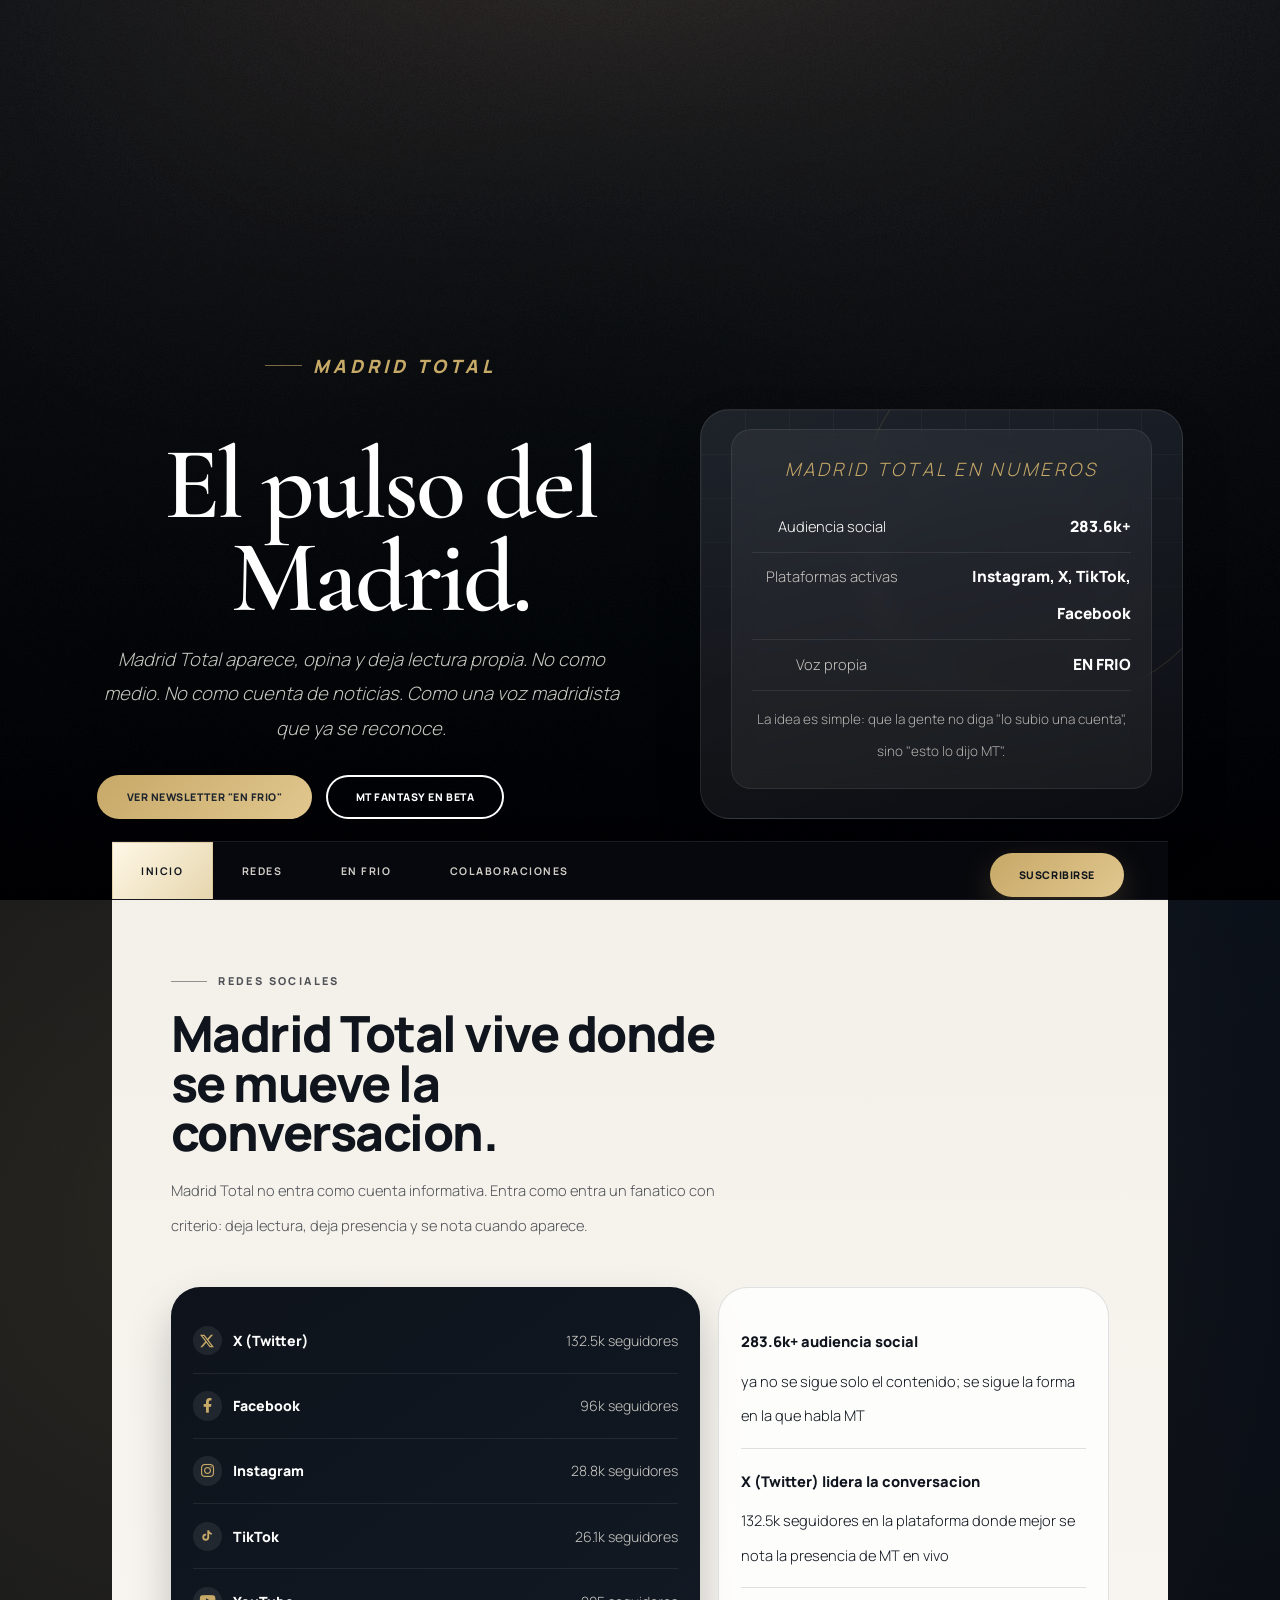
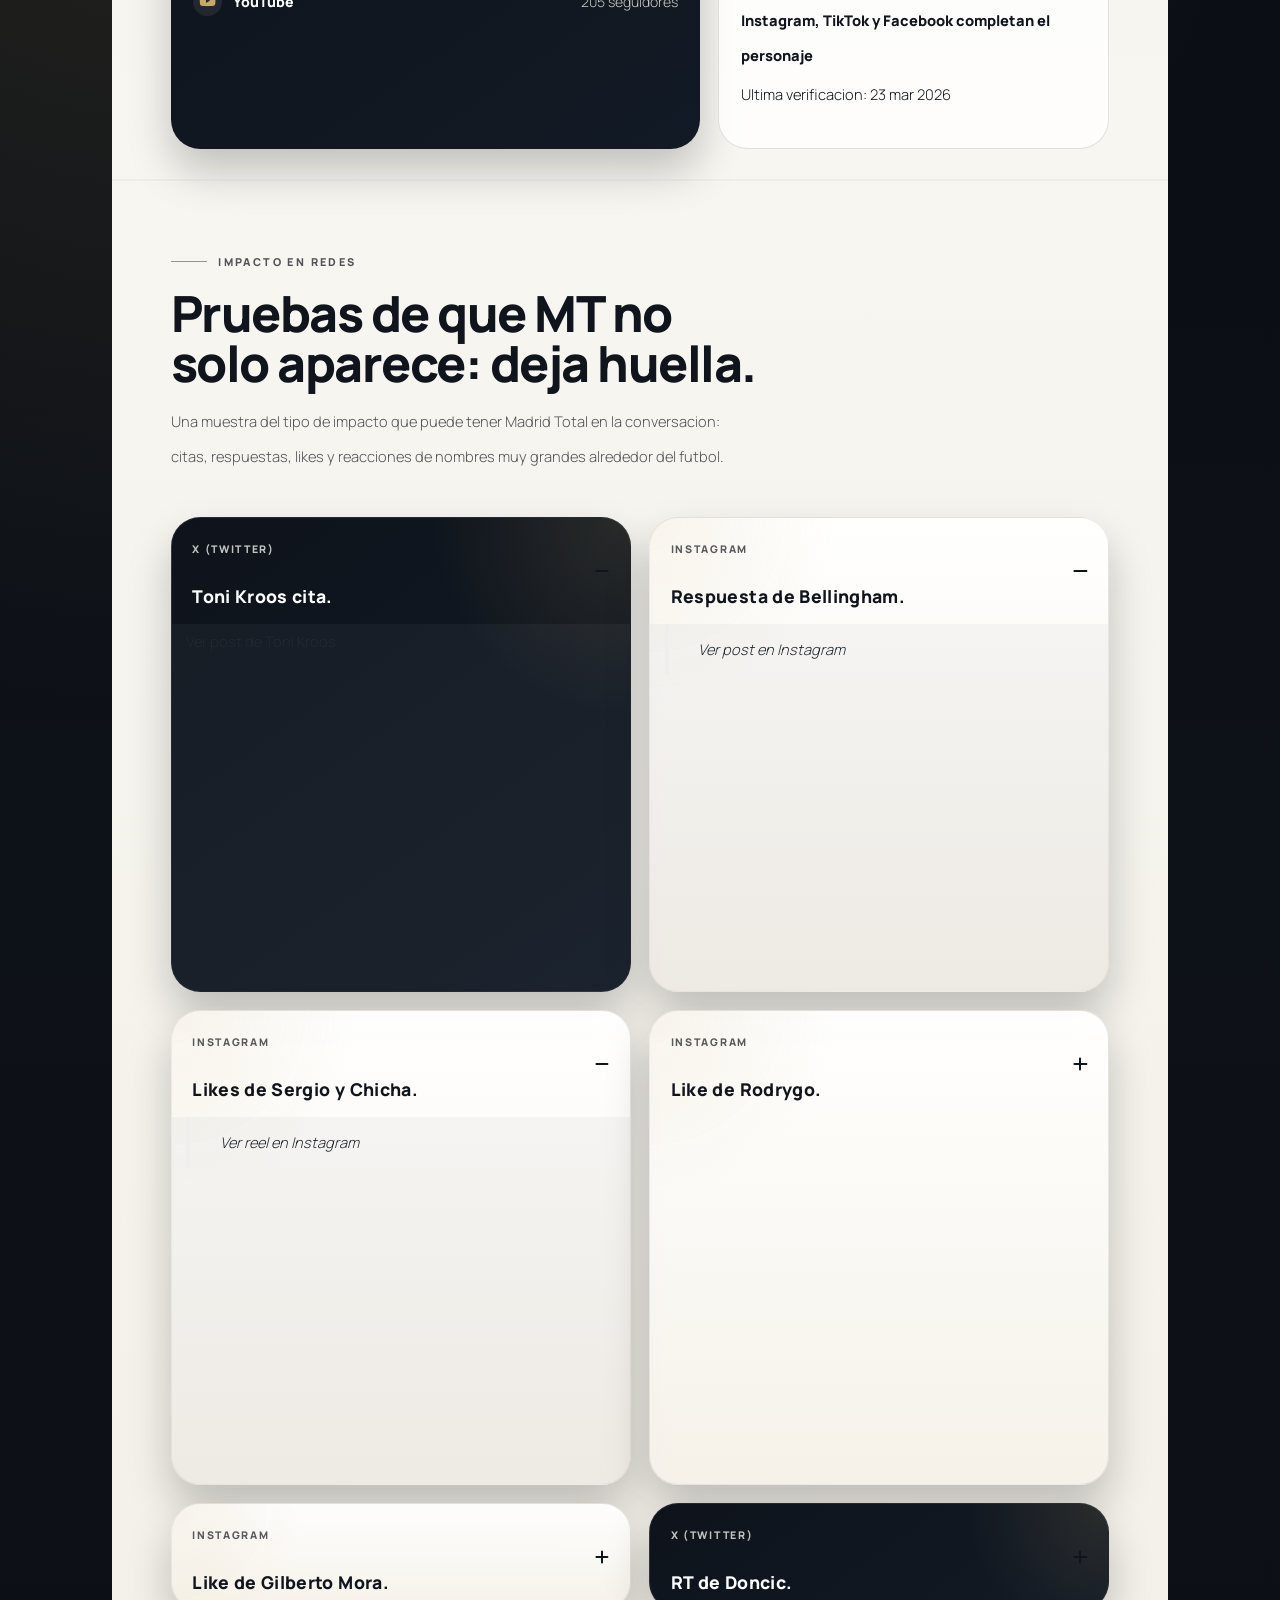
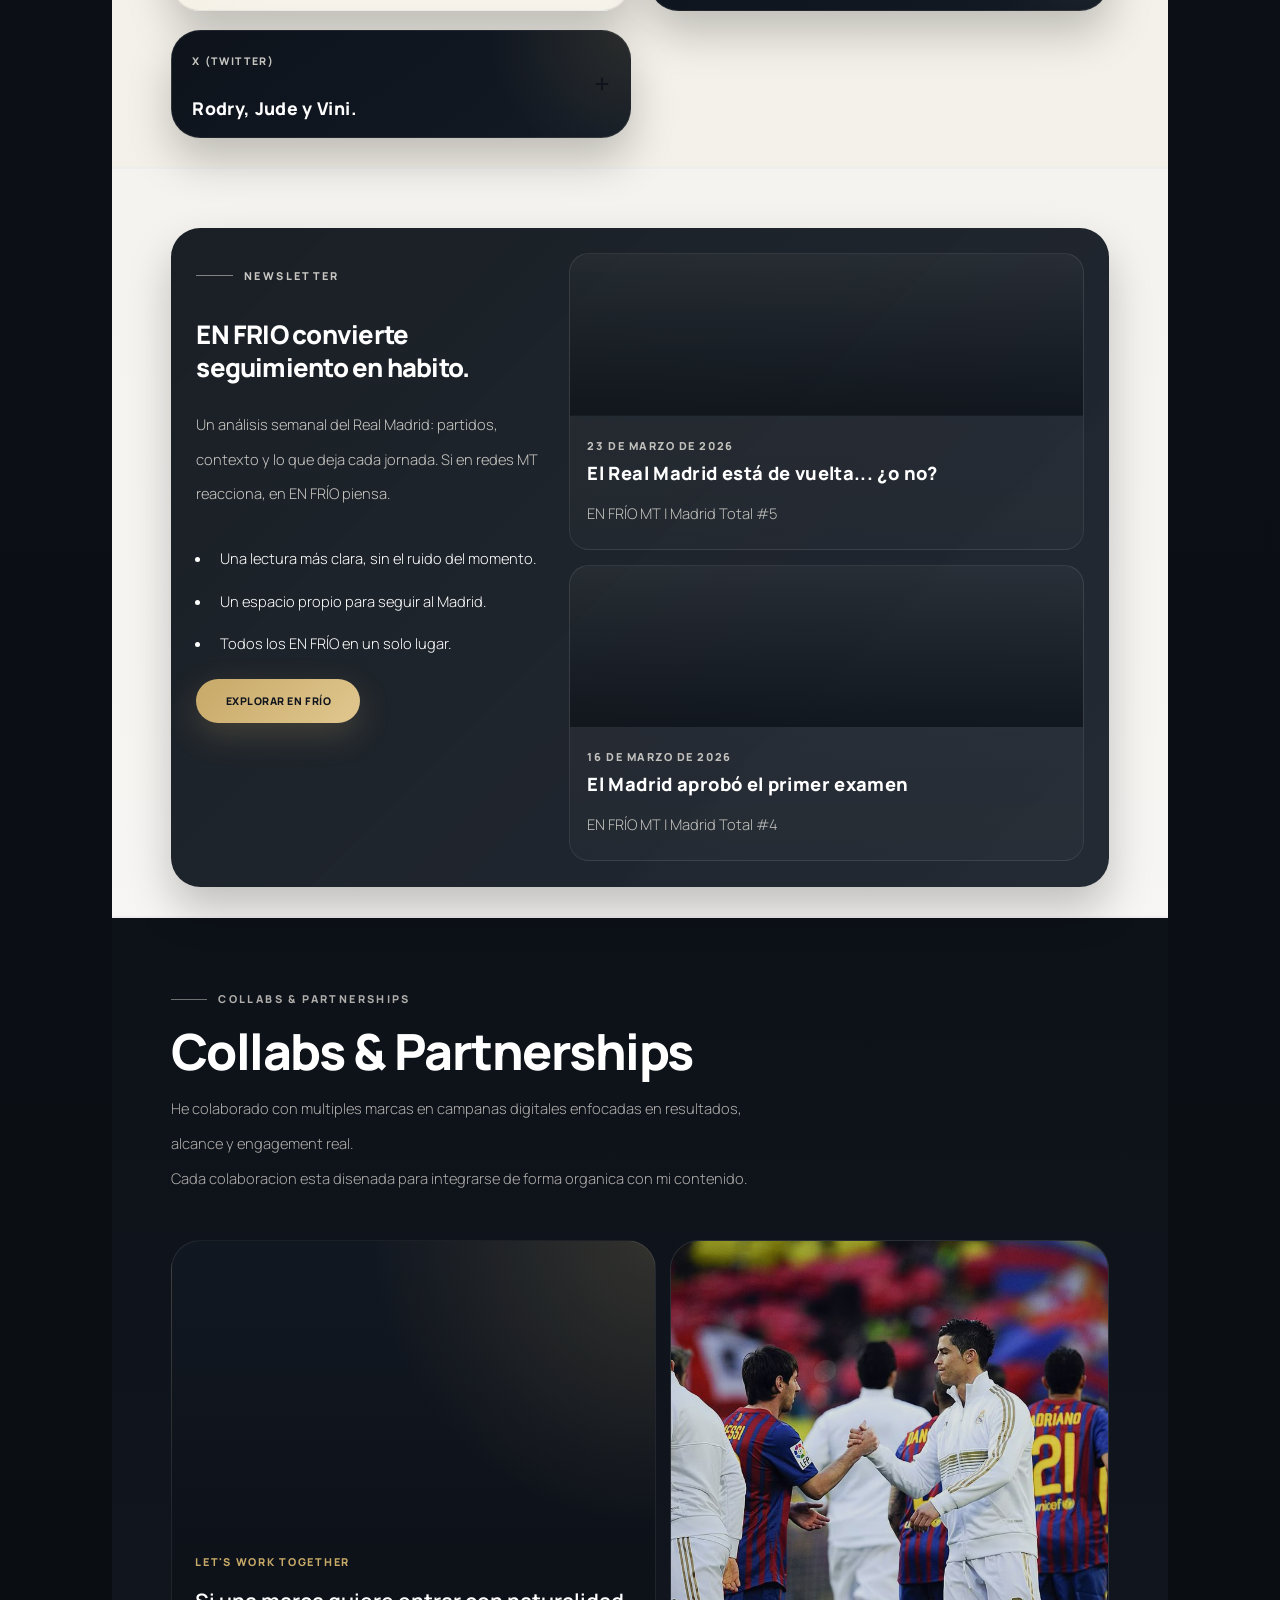
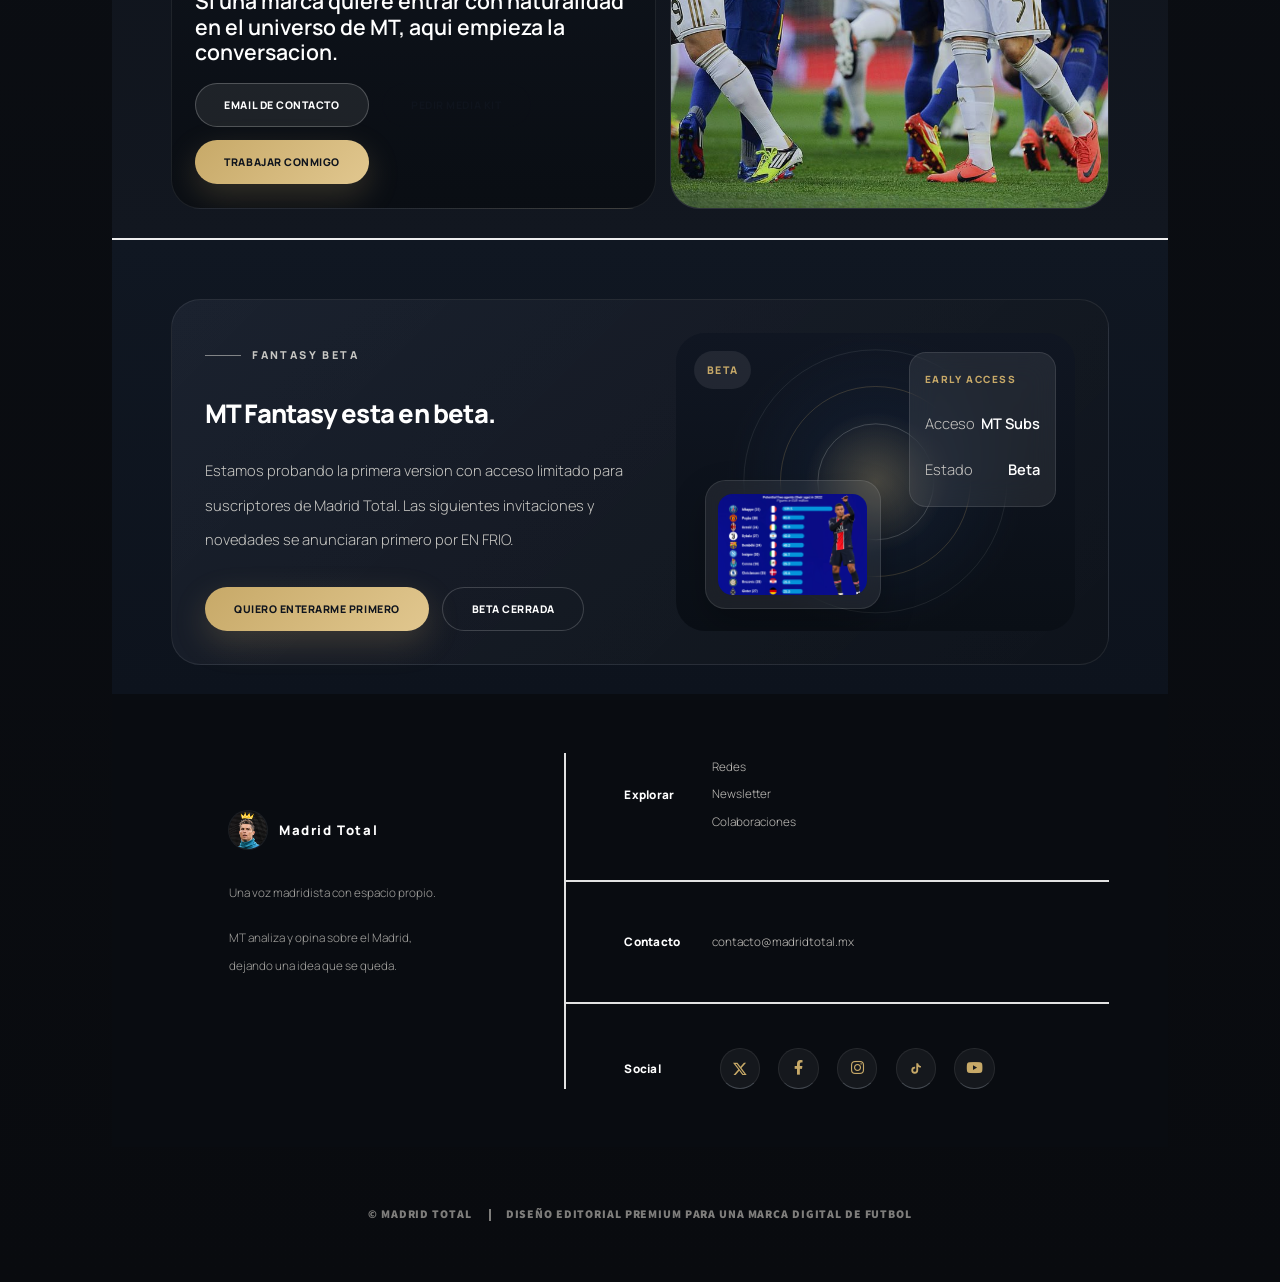
==== index.html @ bc68bb0d "Refine partnerships layout and CTA visibility" ====
<!DOCTYPE HTML>
<html lang="es">
<head>
	<title>Madrid Total | La casa digital del madridismo actual</title>
	<meta charset="utf-8" />
	<meta name="viewport" content="width=device-width, initial-scale=1, user-scalable=no" />
	<meta name="description" content="Madrid Total es una voz madridista con presencia propia: reaccion, lectura y una manera reconocible de hablar del Real Madrid." />
	<link rel="icon" type="image/jpeg" href="images/madridtotal-logo.png.jpeg" />
	<link rel="stylesheet" href="assets/css/main.css" />
	<link rel="stylesheet" href="assets/css/custom.css" />
	<noscript>
		<link rel="stylesheet" href="assets/css/noscript.css" />
	</noscript>
</head>
<body class="is-preload">

	<div id="wrapper" class="fade-in">

		<section id="intro" class="madrid-intro">
			<div class="hero-shell">
				<div class="hero-copy">
					<p class="eyebrow">Madrid Total</p>
					<h1>El pulso del Madrid.</h1>
					<p class="intro-copy">
						Madrid Total aparece, opina y deja lectura propia.
						No como medio. No como cuenta de noticias. Como una voz madridista que ya se reconoce.
					</p>
					<div class="hero-actions">
						<a href="newsletter.html" class="button primary">VER NEWSLETTER "EN FRIO"</a>
						<a href="#fantasy" class="button ghost scrolly">MT FANTASY EN BETA</a>
					</div>
				</div>
				<div class="hero-composition" aria-hidden="true">
					<div class="hero-scorecard">
						<p class="scorecard-label">Madrid Total en numeros</p>
						<div class="scorecard-line">
							<span>Audiencia social</span>
							<strong>283.6k+</strong>
						</div>
						<div class="scorecard-line muted">
							<span>Plataformas activas</span>
							<strong>Instagram, X, TikTok, Facebook</strong>
						</div>
						<div class="scorecard-line muted">
							<span>Voz propia</span>
							<strong>EN FRIO</strong>
						</div>
						<div class="scorecard-foot">
							<span>La idea es simple: que la gente no diga "lo subio una cuenta", sino "esto lo dijo MT".</span>
						</div>
					</div>
					<div class="hero-orbit orbit-one"></div>
					<div class="hero-orbit orbit-two"></div>
					<div class="hero-grid-lines"></div>
				</div>
			</div>
		</section>

		<header id="header">
			<a href="index.html" class="logo" aria-label="Madrid Total, ir al inicio">
				<span class="logo-mark logo-mark-image">
					<img src="images/madridtotal-logo.png.jpeg" alt="Logo de Madrid Total" />
				</span>
				<span class="logo-text">Madrid Total</span>
			</a>
		</header>

		<nav id="nav" aria-label="Navegacion principal">
			<ul class="links">
				<li class="active"><a href="#intro">Inicio</a></li>
				<li><a href="#redes">Redes</a></li>
				<li><a href="newsletter.html">EN FRIO</a></li>
				<li><a href="#partners">Colaboraciones</a></li>
			</ul>
			<ul class="icons nav-cta">
				<li><a href="#newsletter" class="button nav-button scrolly">Suscribirse</a></li>
			</ul>
		</nav>

		<main id="main">
			<section id="redes" class="madrid-section social-section" aria-labelledby="social-title">
				<div class="section-heading left">
					<p class="eyebrow">Redes sociales</p>
					<h2 id="social-title">Madrid Total vive donde se mueve la conversacion.</h2>
					<p>
						Madrid Total no entra como cuenta informativa.
						Entra como entra un fanatico con criterio: deja lectura, deja presencia y se nota cuando aparece.
					</p>
				</div>
				<div class="social-layout">
					<div class="social-panel social-panel-dark">
						<a class="platform-row platform-link" href="https://x.com/madrid_total2?s=21" target="_blank" rel="noopener noreferrer">
							<span class="platform-label">
								<span class="social-icon-mark social-icon-svg" aria-hidden="true">
									<svg viewBox="0 0 24 24" focusable="false">
										<path d="M18.901 1.153h3.68l-8.04 9.19L24 22.847h-7.406l-5.8-7.584-6.64 7.584H.474l8.6-9.83L0 1.154h7.594l5.243 6.932zM17.61 20.645h2.04L6.486 3.24H4.298z"></path>
									</svg>
								</span>
								<span>X (Twitter)</span>
							</span>
							<span data-social-followers="x">132.5k seguidores</span>
						</a>
						<a class="platform-row platform-link" href="https://www.facebook.com/share/1ZugyrfZaS/?mibextid=wwXIfr" target="_blank" rel="noopener noreferrer">
							<span class="platform-label">
								<i class="icon brands fa-facebook-f social-icon-mark" aria-hidden="true"></i>
								<span>Facebook</span>
							</span>
							<span data-social-followers="facebook">96k seguidores</span>
						</a>
						<a class="platform-row platform-link" href="https://www.instagram.com/madridtotal__?igsh=cGt5YXd0c240aXM0&utm_source=qr" target="_blank" rel="noopener noreferrer">
							<span class="platform-label">
								<i class="icon brands fa-instagram social-icon-mark" aria-hidden="true"></i>
								<span>Instagram</span>
							</span>
							<span data-social-followers="instagram">28.8k seguidores</span>
						</a>
						<a class="platform-row platform-link" href="https://www.tiktok.com/@madrid_total2?_r=1&_t=ZS-94hI3UkbtAK" target="_blank" rel="noopener noreferrer">
							<span class="platform-label">
								<span class="social-icon-mark social-icon-svg" aria-hidden="true">
									<svg viewBox="0 0 24 24" focusable="false">
										<path d="M19.589 6.686a4.793 4.793 0 0 1-3.77-4.115V2h-3.193v12.138a2.727 2.727 0 1 1-2.727-2.728c.225 0 .443.027.654.077V8.238a5.92 5.92 0 0 0-.654-.036A5.922 5.922 0 1 0 15.82 14.12V8.005a7.968 7.968 0 0 0 4.77 1.582V6.686z"></path>
									</svg>
								</span>
								<span>TikTok</span>
							</span>
							<span data-social-followers="tiktok">26.1k seguidores</span>
						</a>
						<a class="platform-row platform-link" href="https://youtube.com/@madridtotal_?si=naPXZ1wUeU4FVzVs" target="_blank" rel="noopener noreferrer">
							<span class="platform-label">
								<i class="icon brands fa-youtube social-icon-mark" aria-hidden="true"></i>
								<span>YouTube</span>
							</span>
							<span data-social-followers="youtube">205 seguidores</span>
						</a>
					</div>
					<div class="social-panel social-panel-light">
						<div class="social-metric">
							<strong data-social-total>283.6k+ audiencia social</strong>
							<span>ya no se sigue solo el contenido; se sigue la forma en la que habla MT</span>
						</div>
						<div class="social-metric">
							<strong>X (Twitter) lidera la conversacion</strong>
							<span><span data-social-followers="x-detail">132.5k seguidores</span> en la plataforma donde mejor se nota la presencia de MT en vivo</span>
						</div>
						<div class="social-metric">
							<strong>Instagram, TikTok y Facebook completan el personaje</strong>
							<span data-social-updated>cada formato enseña una parte distinta de la misma voz</span>
						</div>
					</div>
				</div>
			</section>

			<section class="madrid-section social-proof-section" aria-labelledby="social-proof-title">
				<div class="section-heading left">
					<p class="eyebrow">Impacto en redes</p>
					<h2 id="social-proof-title">Pruebas de que MT no solo aparece: deja huella.</h2>
					<p>
						Una muestra del tipo de impacto que puede tener Madrid Total en la conversacion:
						citas, respuestas, likes y reacciones de nombres muy grandes alrededor del futbol.
					</p>
				</div>
				<div class="social-proof-grid">
					<details class="social-proof-card social-proof-card-dark social-proof-embed-card" open>
						<summary class="social-proof-summary">
							<div class="social-proof-card-header">
								<p class="social-proof-kicker">X (Twitter)</p>
								<h3>Toni Kroos cita.</h3>
							</div>
							<span class="social-proof-summary-icon" aria-hidden="true"></span>
						</summary>
						<div class="social-proof-embed-shell">
							<div class="social-proof-tweet" data-tweet-id="1974023091761147986">
								<a href="https://twitter.com/tonikroos/status/1974023091761147986" target="_blank" rel="noopener noreferrer">Ver post de Toni Kroos</a>
							</div>
						</div>
					</details>
					<details class="social-proof-card social-proof-card-light social-proof-embed-card">
						<summary class="social-proof-summary">
							<div class="social-proof-card-header">
								<p class="social-proof-kicker">Instagram</p>
								<h3>Respuesta de Bellingham.</h3>
							</div>
							<span class="social-proof-summary-icon" aria-hidden="true"></span>
						</summary>
						<div class="social-proof-embed-shell">
							<blockquote class="instagram-media" data-instgrm-permalink="https://www.instagram.com/p/DKkYigyArHF/" data-instgrm-version="14">
								<a href="https://www.instagram.com/p/DKkYigyArHF/" target="_blank" rel="noopener noreferrer">Ver post en Instagram</a>
							</blockquote>
						</div>
					</details>
					<details class="social-proof-card social-proof-card-light social-proof-embed-card">
						<summary class="social-proof-summary">
							<div class="social-proof-card-header">
								<p class="social-proof-kicker">Instagram</p>
								<h3>Likes de Sergio y Chicha.</h3>
							</div>
							<span class="social-proof-summary-icon" aria-hidden="true"></span>
						</summary>
						<div class="social-proof-embed-shell">
							<blockquote class="instagram-media" data-instgrm-permalink="https://www.instagram.com/reel/DKF0K39PtXp/" data-instgrm-version="14">
								<a href="https://www.instagram.com/reel/DKF0K39PtXp/" target="_blank" rel="noopener noreferrer">Ver reel en Instagram</a>
							</blockquote>
						</div>
					</details>
					<details class="social-proof-card social-proof-card-light social-proof-embed-card">
						<summary class="social-proof-summary">
							<div class="social-proof-card-header">
								<p class="social-proof-kicker">Instagram</p>
								<h3>Like de Rodrygo.</h3>
							</div>
							<span class="social-proof-summary-icon" aria-hidden="true"></span>
						</summary>
						<div class="social-proof-embed-shell">
							<blockquote class="instagram-media" data-instgrm-permalink="https://www.instagram.com/reel/DIJx5_ag01K/" data-instgrm-version="14">
								<a href="https://www.instagram.com/reel/DIJx5_ag01K/" target="_blank" rel="noopener noreferrer">Ver reel en Instagram</a>
							</blockquote>
						</div>
					</details>
					<details class="social-proof-card social-proof-card-light social-proof-embed-card">
						<summary class="social-proof-summary">
							<div class="social-proof-card-header">
								<p class="social-proof-kicker">Instagram</p>
								<h3>Like de Gilberto Mora.</h3>
							</div>
							<span class="social-proof-summary-icon" aria-hidden="true"></span>
						</summary>
						<div class="social-proof-embed-shell">
							<blockquote class="instagram-media" data-instgrm-permalink="https://www.instagram.com/reel/DD3Afj4ABEb/" data-instgrm-version="14">
								<a href="https://www.instagram.com/reel/DD3Afj4ABEb/" target="_blank" rel="noopener noreferrer">Ver reel en Instagram</a>
							</blockquote>
						</div>
					</details>
					<details class="social-proof-card social-proof-card-dark social-proof-embed-card">
						<summary class="social-proof-summary">
							<div class="social-proof-card-header">
								<p class="social-proof-kicker">X (Twitter)</p>
								<h3>RT de Doncic.</h3>
							</div>
							<span class="social-proof-summary-icon" aria-hidden="true"></span>
						</summary>
						<div class="social-proof-embed-shell">
							<div class="social-proof-tweet" data-tweet-id="1885935198908383549">
								<a href="https://x.com/madrid_total2/status/1885935198908383549" target="_blank" rel="noopener noreferrer">Ver post en X</a>
							</div>
						</div>
					</details>
					<details class="social-proof-card social-proof-card-dark social-proof-embed-card">
						<summary class="social-proof-summary">
							<div class="social-proof-card-header">
								<p class="social-proof-kicker">X (Twitter)</p>
								<h3>Rodry, Jude y Vini.</h3>
							</div>
							<span class="social-proof-summary-icon" aria-hidden="true"></span>
						</summary>
						<div class="social-proof-embed-shell">
							<div class="social-proof-tweet" data-tweet-id="1794757800381563138">
								<a href="https://x.com/madrid_total2/status/1794757800381563138" target="_blank" rel="noopener noreferrer">Ver post en X</a>
							</div>
						</div>
					</details>
				</div>
			</section>

			<section id="newsletter" class="madrid-section newsletter-section" aria-labelledby="newsletter-title">
				<div class="newsletter-shell">
					<div class="newsletter-copy">
						<p class="eyebrow">Newsletter</p>
						<h2 id="newsletter-title">EN FRIO convierte seguimiento en habito.</h2>
						<p>
							Un análisis semanal del Real Madrid: partidos, contexto y lo que deja cada jornada.
							Si en redes MT reacciona, en EN FRÍO piensa.
						</p>
						<ul class="newsletter-points">
							<li>Una lectura más clara, sin el ruido del momento.</li>
							<li>Un espacio propio para seguir al Madrid.</li>
							<li>Todos los EN FRÍO en un solo lugar.</li>
						</ul>
						<div class="newsletter-links">
							<a href="newsletter.html" class="button primary">Explorar EN FRÍO</a>
						</div>
					</div>
					<div class="newsletter-home-preview" id="newsletter-home-preview" aria-label="Ultimos articulos de EN FRIO" hidden></div>
				</div>
			</section>

			<section id="partners" class="madrid-section partners-section" aria-labelledby="partners-title">
				<div class="section-heading left">
					<p class="eyebrow">Collabs &amp; Partnerships</p>
					<h2 id="partners-title">Collabs &amp; Partnerships</h2>
					<p>
						He colaborado con multiples marcas en campanas digitales enfocadas en resultados, alcance y engagement real.
					</p>
					<p>
						Cada colaboracion esta disenada para integrarse de forma organica con mi contenido.
					</p>
				</div>
				<div class="partners-showcase">
					<div class="partners-visual-card partners-visual-copy">
						<p class="partners-visual-kicker">Let&apos;s work together</p>
						<strong>Si una marca quiere entrar con naturalidad en el universo de MT, aqui empieza la conversacion.</strong>
						<div class="partners-actions">
							<a href="mailto:contacto@madridtotal.mx?subject=Contacto%20Madrid%20Total" class="button ghost partner-mail-button">Email de contacto</a>
							<a href="mailto:contacto@madridtotal.mx?subject=Media%20Kit%20Madrid%20Total" class="button ghost-light">Pedir media kit</a>
							<a href="mailto:contacto@madridtotal.mx?subject=Trabajar%20con%20Madrid%20Total" class="button primary">Trabajar conmigo</a>
						</div>
					</div>
					<div class="partners-visual-card partners-visual-image">
						<img src="assets/handshake.jpg" alt="Apretón de manos representando una colaboración de marca" />
					</div>
				</div>
			</section>

			<section id="fantasy" class="madrid-section fantasy-section" aria-labelledby="fantasy-title">
				<div class="fantasy-shell">
					<div class="fantasy-copy">
						<p class="eyebrow">Fantasy Beta</p>
						<h2 id="fantasy-title">MT Fantasy esta en beta.</h2>
						<p>
							Estamos probando la primera version con acceso limitado para suscriptores de Madrid Total.
							Las siguientes invitaciones y novedades se anunciaran primero por EN FRIO.
						</p>
						<div class="fantasy-actions">
							<a href="#newsletter" class="button primary scrolly">Quiero enterarme primero</a>
							<span class="button ghost fantasy-status-pill">Beta cerrada</span>
						</div>
					</div>
					<div class="fantasy-teaser" aria-hidden="true">
						<span class="teaser-chip">Beta</span>
						<div class="teaser-scoreboard">
							<span class="teaser-scoreboard-label">Early Access</span>
							<div class="teaser-score-line">
								<span>Acceso</span>
								<strong>MT Subs</strong>
							</div>
							<div class="teaser-score-line">
								<span>Estado</span>
								<strong>Beta</strong>
							</div>
						</div>
						<div class="teaser-player-card">
							<img src="images/soccer_player_value.png" alt="" />
						</div>
						<div class="teaser-rings"></div>
					</div>
				</div>
			</section>
		</main>

		<footer id="footer">
			<section class="footer-brand">
				<a href="index.html" class="footer-logo">
					<span class="logo-mark logo-mark-image">
						<img src="images/madridtotal-logo.png.jpeg" alt="Logo de Madrid Total" />
					</span>
					<span class="logo-text">Madrid Total</span>
				</a>
				<p>Una voz madridista con espacio propio.</p>
				<p>MT analiza y opina sobre el Madrid, dejando una idea que se queda.</p>
			</section>
			<section class="split contact">
				<section>
					<h3>Explorar</h3>
					<p><a href="#redes">Redes</a><br /><a href="newsletter.html">Newsletter</a><br /><a href="#partners">Colaboraciones</a></p>
				</section>
				<section>
					<h3>Contacto</h3>
					<p><a href="mailto:contacto@madridtotal.mx">contacto@madridtotal.mx</a></p>
				</section>
				<section>
					<h3>Social</h3>
					<ul class="footer-social-list" aria-label="Redes sociales de Madrid Total">
						<li>
							<a href="https://x.com/madrid_total2?s=21" class="footer-social-link" aria-label="X" target="_blank" rel="noopener noreferrer">
								<span class="social-icon-mark social-icon-svg" aria-hidden="true">
									<svg viewBox="0 0 24 24" focusable="false">
										<path d="M18.901 1.153h3.68l-8.04 9.19L24 22.847h-7.406l-5.8-7.584-6.64 7.584H.474l8.6-9.83L0 1.154h7.594l5.243 6.932zM17.61 20.645h2.04L6.486 3.24H4.298z"></path>
									</svg>
								</span>
								<span class="sr-only">X</span>
							</a>
						</li>
						<li>
							<a href="https://www.facebook.com/share/1ZugyrfZaS/?mibextid=wwXIfr" class="footer-social-link" aria-label="Facebook" target="_blank" rel="noopener noreferrer">
								<i class="icon brands fa-facebook-f social-icon-mark" aria-hidden="true"></i>
								<span class="sr-only">Facebook</span>
							</a>
						</li>
						<li>
							<a href="https://www.instagram.com/madridtotal__?igsh=cGt5YXd0c240aXM0&utm_source=qr" class="footer-social-link" aria-label="Instagram" target="_blank" rel="noopener noreferrer">
								<i class="icon brands fa-instagram social-icon-mark" aria-hidden="true"></i>
								<span class="sr-only">Instagram</span>
							</a>
						</li>
						<li>
							<a href="https://www.tiktok.com/@madrid_total2?_r=1&_t=ZS-94hI3UkbtAK" class="footer-social-link" aria-label="TikTok" target="_blank" rel="noopener noreferrer">
								<span class="social-icon-mark social-icon-svg" aria-hidden="true">
									<svg viewBox="0 0 24 24" focusable="false">
										<path d="M19.589 6.686a4.793 4.793 0 0 1-3.77-4.115V2h-3.193v12.138a2.727 2.727 0 1 1-2.727-2.728c.225 0 .443.027.654.077V8.238a5.92 5.92 0 0 0-.654-.036A5.922 5.922 0 1 0 15.82 14.12V8.005a7.968 7.968 0 0 0 4.77 1.582V6.686z"></path>
									</svg>
								</span>
								<span class="sr-only">TikTok</span>
							</a>
						</li>
						<li>
							<a href="https://youtube.com/@madridtotal_?si=naPXZ1wUeU4FVzVs" class="footer-social-link" aria-label="YouTube" target="_blank" rel="noopener noreferrer">
								<i class="icon brands fa-youtube social-icon-mark" aria-hidden="true"></i>
								<span class="sr-only">YouTube</span>
							</a>
						</li>
					</ul>
				</section>
			</section>
		</footer>

		<div id="copyright">
			<ul>
				<li>&copy; Madrid Total</li>
				<li>Diseño editorial premium para una marca digital de futbol</li>
			</ul>
		</div>

	</div>

	<script src="assets/js/jquery.min.js"></script>
	<script src="assets/js/jquery.scrollex.min.js"></script>
	<script src="assets/js/jquery.scrolly.min.js"></script>
	<script src="assets/js/browser.min.js"></script>
	<script src="assets/js/breakpoints.min.js"></script>
	<script src="assets/js/util.js"></script>
	<script src="assets/js/main.js"></script>
	<script src="assets/js/custom.js"></script>
	<script src="assets/js/social-followers.js"></script>
	<script src="assets/js/newsletter.js"></script>
	<script src="assets/js/social-embeds.js"></script>
	<script src="assets/js/subscribe.js"></script>

</body>
</html>
---- assets/css/main.css ----
@import url(fontawesome-all.min.css);
@import url("https://fonts.googleapis.com/css?family=Merriweather:300,700,300italic,700italic|Source+Sans+Pro:900");

/*
	Massively by HTML5 UP
	html5up.net | @ajlkn
	Free for personal and commercial use under the CCA 3.0 license (html5up.net/license)
*/

html, body, div, span, applet, object,
iframe, h1, h2, h3, h4, h5, h6, p, blockquote,
pre, a, abbr, acronym, address, big, cite,
code, del, dfn, em, img, ins, kbd, q, s, samp,
small, strike, strong, sub, sup, tt, var, b,
u, i, center, dl, dt, dd, ol, ul, li, fieldset,
form, label, legend, table, caption, tbody,
tfoot, thead, tr, th, td, article, aside,
canvas, details, embed, figure, figcaption,
footer, header, hgroup, menu, nav, output, ruby,
section, summary, time, mark, audio, video {
	margin: 0;
	padding: 0;
	border: 0;
	font-size: 100%;
	font: inherit;
	vertical-align: baseline;}

article, aside, details, figcaption, figure,
footer, header, hgroup, menu, nav, section {
	display: block;}

body {
	line-height: 1;
}

ol, ul {
	list-style: none;
}

blockquote, q {
	quotes: none;
}

	blockquote:before, blockquote:after, q:before, q:after {
		content: '';
		content: none;
	}

table {
	border-collapse: collapse;
	border-spacing: 0;
}

body {
	-webkit-text-size-adjust: none;
}

mark {
	background-color: transparent;
	color: inherit;
}

input::-moz-focus-inner {
	border: 0;
	padding: 0;
}

input, select, textarea {
	-moz-appearance: none;
	-webkit-appearance: none;
	-ms-appearance: none;
	appearance: none;
}

/* Basic */

	@-ms-viewport {
		width: device-width;
	}

	body {
		-ms-overflow-style: scrollbar;
	}

	@media screen and (max-width: 480px) {

		html, body {
			min-width: 320px;
		}

	}

	html {
		box-sizing: border-box;
	}

	*, *:before, *:after {
		box-sizing: inherit;
	}

	body {
		background-color: #1e252d;
	}

		body.is-preload *, body.is-preload *:before, body.is-preload *:after {
			-moz-animation: none !important;
			-webkit-animation: none !important;
			-ms-animation: none !important;
			animation: none !important;
			-moz-transition: none !important;
			-webkit-transition: none !important;
			-ms-transition: none !important;
			transition: none !important;
		}

/* Type */

	html {
		font-size: 16pt;
	}

		@media screen and (max-width: 1680px) {

			html {
				font-size: 12pt;
			}

		}

		@media screen and (max-width: 1280px) {

			html {
				font-size: 11pt;
			}

		}

		@media screen and (max-width: 360px) {

			html {
				font-size: 10pt;
			}

		}

	body {
		color: #212931;
	}

	body, input, select, textarea {
		font-family: "Merriweather", Georgia, serif;
		font-weight: 300;
		font-size: 1rem;
		line-height: 2.375;
	}

	a {
		-moz-transition: color 0.2s ease-in-out, background-color 0.2s ease-in-out, border-color 0.2s ease-in-out, box-shadow 0.2s ease-in-out;
		-webkit-transition: color 0.2s ease-in-out, background-color 0.2s ease-in-out, border-color 0.2s ease-in-out, box-shadow 0.2s ease-in-out;
		-ms-transition: color 0.2s ease-in-out, background-color 0.2s ease-in-out, border-color 0.2s ease-in-out, box-shadow 0.2s ease-in-out;
		transition: color 0.2s ease-in-out, background-color 0.2s ease-in-out, border-color 0.2s ease-in-out, box-shadow 0.2s ease-in-out;
		border-bottom: dotted 1px;
		text-decoration: none;
	}

		a:hover {
			border-bottom-color: transparent;
		}

	strong, b {
		font-weight: 600;
	}

	em, i {
		font-style: italic;
	}

	p {
		text-align: justify;
		margin: 0 0 2rem 0;
	}

	h1, h2, h3, h4, h5, h6 {
		font-family: "Source Sans Pro", Helvetica, sans-serif;
		font-weight: 900;
		line-height: 1.5;
		letter-spacing: 0.075em;
		text-transform: uppercase;
		margin: 0 0 1rem 0;
	}

		h1 a, h2 a, h3 a, h4 a, h5 a, h6 a {
			border-bottom: 0;
			color: inherit;
			text-decoration: none;
		}

	h1 {
		font-size: 4rem;
		line-height: 1.1;
		margin: 0 0 2rem 0;
	}

	h2 {
		font-size: 1.75rem;
		line-height: 1.3;
		margin: 0 0 1.5rem 0;
	}

	h3 {
		font-size: 1.25rem;
		margin: 0 0 1.5rem 0;
	}

	h4 {
		font-size: 1rem;
	}

	h5 {
		font-size: 0.9rem;
	}

	h6 {
		font-size: 0.8rem;
	}

	sub {
		font-size: 0.8rem;
		position: relative;
		top: 0.5rem;
	}

	sup {
		font-size: 0.8rem;
		position: relative;
		top: -0.5rem;
	}

	blockquote {
		border-left: solid 4px;
		font-style: italic;
		margin: 0 0 2rem 0;
		padding: 0.5rem 0 0.5rem 2rem;
	}

	code {
		border: solid 2px;
		font-family: "Courier New", monospace;
		font-size: 0.9rem;
		margin: 0 0.25rem;
		padding: 0.25rem 0.65rem;
	}

	pre {
		-webkit-overflow-scrolling: touch;
		font-family: "Courier New", monospace;
		font-size: 0.9rem;
		margin: 0 0 2rem 0;
	}

		pre code {
			display: block;
			line-height: 1.75;
			padding: 1rem 1.5rem;
			overflow-x: auto;
		}

	hr {
		border: 0;
		border-bottom: solid 2px;
		margin: 3rem 0;
	}

		hr.major {
			margin: 5rem 0;
		}

	.align-left {
		text-align: left;
	}

	.align-center {
		text-align: center;
	}

	.align-right {
		text-align: right;
	}

	input, select, textarea {
		color: #212931;
	}

	a {
		color: #212931;
		border-bottom-color: rgba(33, 41, 49, 0.5);
	}

		a:hover {
			border-bottom-color: transparent;
			color: #18bfef !important;
		}

	strong, b {
		color: #212931;
	}

	h1, h2, h3, h4, h5, h6 {
		color: #212931;
	}

	blockquote {
		border-left-color: #eeeeee;
	}

	code {
		background: rgba(220, 220, 220, 0.25);
		border-color: #eeeeee;
	}

	hr {
		border-bottom-color: #eeeeee;
	}

/* Row */

	.row {
		display: flex;
		flex-wrap: wrap;
		box-sizing: border-box;
		align-items: stretch;
	}

		.row > * {
			box-sizing: border-box;
		}

		.row.gtr-uniform > * > :last-child {
			margin-bottom: 0;
		}

		.row.aln-left {
			justify-content: flex-start;
		}

		.row.aln-center {
			justify-content: center;
		}

		.row.aln-right {
			justify-content: flex-end;
		}

		.row.aln-top {
			align-items: flex-start;
		}

		.row.aln-middle {
			align-items: center;
		}

		.row.aln-bottom {
			align-items: flex-end;
		}

		.row > .imp {
			order: -1;
		}

		.row > .col-1 {
			width: 50%;
		}

		.row > .off-1 {
			margin-left: 8.33333%;
		}

		.row > .col-2 {
			width: 50%;
		}

		.row > .off-2 {
			margin-left: 16.66667%;
		}

		.row > .col-3 {
			width: 25%;
		}

		.row > .off-3 {
			margin-left: 25%;
		}

		.row > .col-4 {
			width: 33.33333%;
		}

		.row > .off-4 {
			margin-left: 33.33333%;
		}

		.row > .col-5 {
			width: 41.66667%;
		}

		.row > .off-5 {
			margin-left: 41.66667%;
		}

		.row > .col-6 {
			width: 50%;
		}

		.row > .off-6 {
			margin-left: 50%;
		}

		.row > .col-7 {
			width: 58.33333%;
		}

		.row > .off-7 {
			margin-left: 58.33333%;
		}

		.row > .col-8 {
			width: 66.66667%;
		}

		.row > .off-8 {
			margin-left: 66.66667%;
		}

		.row > .col-9 {
			width: 75%;
		}

		.row > .off-9 {
			margin-left: 75%;
		}

		.row > .col-10 {
			width: 83.33333%;
		}

		.row > .off-10 {
			margin-left: 83.33333%;
		}

		.row > .col-11 {
			width: 91.66667%;
		}

		.row > .off-11 {
			margin-left: 91.66667%;
		}

		.row > .col-12 {
			width: 100%;
		}

		.row > .off-12 {
			margin-left: 100%;
		}

		.row.gtr-0 {
			margin-top: 0;
			margin-left: 0rem;
		}

			.row.gtr-0 > * {
				padding: 0 0 0 0rem;
			}

			.row.gtr-0.gtr-uniform {
				margin-top: 0rem;
			}

				.row.gtr-0.gtr-uniform > * {
					padding-top: 0rem;
				}

		.row.gtr-25 {
			margin-top: 0;
			margin-left: -0.375rem;
		}

			.row.gtr-25 > * {
				padding: 0 0 0 0.375rem;
			}

			.row.gtr-25.gtr-uniform {
				margin-top: -0.375rem;
			}

				.row.gtr-25.gtr-uniform > * {
					padding-top: 0.375rem;
				}

		.row.gtr-50 {
			margin-top: 0;
			margin-left: -0.75rem;
		}

			.row.gtr-50 > * {
				padding: 0 0 0 0.75rem;
			}

			.row.gtr-50.gtr-uniform {
				margin-top: -0.75rem;
			}

				.row.gtr-50.gtr-uniform > * {
					padding-top: 0.75rem;
				}

		.row {
			margin-top: 0;
			margin-left: -1.5rem;
		}

			.row > * {
				padding: 0 0 0 1.5rem;
			}

			.row.gtr-uniform {
				margin-top: -1.5rem;
			}

				.row.gtr-uniform > * {
					padding-top: 1.5rem;
				}

		.row.gtr-150 {
			margin-top: 0;
			margin-left: -2.25rem;
		}

			.row.gtr-150 > * {
				padding: 0 0 0 2.25rem;
			}

			.row.gtr-150.gtr-uniform {
				margin-top: -2.25rem;
			}

				.row.gtr-150.gtr-uniform > * {
					padding-top: 2.25rem;
				}

		.row.gtr-200 {
			margin-top: 0;
			margin-left: -3rem;
		}

			.row.gtr-200 > * {
				padding: 0 0 0 3rem;
			}

			.row.gtr-200.gtr-uniform {
				margin-top: -3rem;
			}

				.row.gtr-200.gtr-uniform > * {
					padding-top: 3rem;
				}

		@media screen and (max-width: 1680px) {

			.row {
				display: flex;
				flex-wrap: wrap;
				box-sizing: border-box;
				align-items: stretch;
			}

				.row > * {
					box-sizing: border-box;
				}

				.row.gtr-uniform > * > :last-child {
					margin-bottom: 0;
				}

				.row.aln-left {
					justify-content: flex-start;
				}

				.row.aln-center {
					justify-content: center;
				}

				.row.aln-right {
					justify-content: flex-end;
				}

				.row.aln-top {
					align-items: flex-start;
				}

				.row.aln-middle {
					align-items: center;
				}

				.row.aln-bottom {
					align-items: flex-end;
				}

				.row > .imp-xlarge {
					order: -1;
				}

				.row > .col-1-xlarge {
					width: 8.33333%;
				}

				.row > .off-1-xlarge {
					margin-left: 8.33333%;
				}

				.row > .col-2-xlarge {
					width: 16.66667%;
				}

				.row > .off-2-xlarge {
					margin-left: 16.66667%;
				}

				.row > .col-3-xlarge {
					width: 25%;
				}

				.row > .off-3-xlarge {
					margin-left: 25%;
				}

				.row > .col-4-xlarge {
					width: 33.33333%;
				}

				.row > .off-4-xlarge {
					margin-left: 33.33333%;
				}

				.row > .col-5-xlarge {
					width: 41.66667%;
				}

				.row > .off-5-xlarge {
					margin-left: 41.66667%;
				}

				.row > .col-6-xlarge {
					width: 50%;
				}

				.row > .off-6-xlarge {
					margin-left: 50%;
				}

				.row > .col-7-xlarge {
					width: 58.33333%;
				}

				.row > .off-7-xlarge {
					margin-left: 58.33333%;
				}

				.row > .col-8-xlarge {
					width: 66.66667%;
				}

				.row > .off-8-xlarge {
					margin-left: 66.66667%;
				}

				.row > .col-9-xlarge {
					width: 75%;
				}

				.row > .off-9-xlarge {
					margin-left: 75%;
				}

				.row > .col-10-xlarge {
					width: 83.33333%;
				}

				.row > .off-10-xlarge {
					margin-left: 83.33333%;
				}

				.row > .col-11-xlarge {
					width: 91.66667%;
				}

				.row > .off-11-xlarge {
					margin-left: 91.66667%;
				}

				.row > .col-12-xlarge {
					width: 100%;
				}

				.row > .off-12-xlarge {
					margin-left: 100%;
				}

				.row.gtr-0 {
					margin-top: 0;
					margin-left: 0rem;
				}

					.row.gtr-0 > * {
						padding: 0 0 0 0rem;
					}

					.row.gtr-0.gtr-uniform {
						margin-top: 0rem;
					}

						.row.gtr-0.gtr-uniform > * {
							padding-top: 0rem;
						}

				.row.gtr-25 {
					margin-top: 0;
					margin-left: -0.375rem;
				}

					.row.gtr-25 > * {
						padding: 0 0 0 0.375rem;
					}

					.row.gtr-25.gtr-uniform {
						margin-top: -0.375rem;
					}

						.row.gtr-25.gtr-uniform > * {
							padding-top: 0.375rem;
						}

				.row.gtr-50 {
					margin-top: 0;
					margin-left: -0.75rem;
				}

					.row.gtr-50 > * {
						padding: 0 0 0 0.75rem;
					}

					.row.gtr-50.gtr-uniform {
						margin-top: -0.75rem;
					}

						.row.gtr-50.gtr-uniform > * {
							padding-top: 0.75rem;
						}

				.row {
					margin-top: 0;
					margin-left: -1.5rem;
				}

					.row > * {
						padding: 0 0 0 1.5rem;
					}

					.row.gtr-uniform {
						margin-top: -1.5rem;
					}

						.row.gtr-uniform > * {
							padding-top: 1.5rem;
						}

				.row.gtr-150 {
					margin-top: 0;
					margin-left: -2.25rem;
				}

					.row.gtr-150 > * {
						padding: 0 0 0 2.25rem;
					}

					.row.gtr-150.gtr-uniform {
						margin-top: -2.25rem;
					}

						.row.gtr-150.gtr-uniform > * {
							padding-top: 2.25rem;
						}

				.row.gtr-200 {
					margin-top: 0;
					margin-left: -3rem;
				}

					.row.gtr-200 > * {
						padding: 0 0 0 3rem;
					}

					.row.gtr-200.gtr-uniform {
						margin-top: -3rem;
					}

						.row.gtr-200.gtr-uniform > * {
							padding-top: 3rem;
						}

		}

		@media screen and (max-width: 1280px) {

			.row {
				display: flex;
				flex-wrap: wrap;
				box-sizing: border-box;
				align-items: stretch;
			}

				.row > * {
					box-sizing: border-box;
				}

				.row.gtr-uniform > * > :last-child {
					margin-bottom: 0;
				}

				.row.aln-left {
					justify-content: flex-start;
				}

				.row.aln-center {
					justify-content: center;
				}

				.row.aln-right {
					justify-content: flex-end;
				}

				.row.aln-top {
					align-items: flex-start;
				}

				.row.aln-middle {
					align-items: center;
				}

				.row.aln-bottom {
					align-items: flex-end;
				}

				.row > .imp-large {
					order: -1;
				}

				.row > .col-1-large {
					width: 8.33333%;
				}

				.row > .off-1-large {
					margin-left: 8.33333%;
				}

				.row > .col-2-large {
					width: 16.66667%;
				}

				.row > .off-2-large {
					margin-left: 16.66667%;
				}

				.row > .col-3-large {
					width: 25%;
				}

				.row > .off-3-large {
					margin-left: 25%;
				}

				.row > .col-4-large {
					width: 33.33333%;
				}

				.row > .off-4-large {
					margin-left: 33.33333%;
				}

				.row > .col-5-large {
					width: 41.66667%;
				}

				.row > .off-5-large {
					margin-left: 41.66667%;
				}

				.row > .col-6-large {
					width: 50%;
				}

				.row > .off-6-large {
					margin-left: 50%;
				}

				.row > .col-7-large {
					width: 58.33333%;
				}

				.row > .off-7-large {
					margin-left: 58.33333%;
				}

				.row > .col-8-large {
					width: 66.66667%;
				}

				.row > .off-8-large {
					margin-left: 66.66667%;
				}

				.row > .col-9-large {
					width: 75%;
				}

				.row > .off-9-large {
					margin-left: 75%;
				}

				.row > .col-10-large {
					width: 83.33333%;
				}

				.row > .off-10-large {
					margin-left: 83.33333%;
				}

				.row > .col-11-large {
					width: 91.66667%;
				}

				.row > .off-11-large {
					margin-left: 91.66667%;
				}

				.row > .col-12-large {
					width: 100%;
				}

				.row > .off-12-large {
					margin-left: 100%;
				}

				.row.gtr-0 {
					margin-top: 0;
					margin-left: 0rem;
				}

					.row.gtr-0 > * {
						padding: 0 0 0 0rem;
					}

					.row.gtr-0.gtr-uniform {
						margin-top: 0rem;
					}

						.row.gtr-0.gtr-uniform > * {
							padding-top: 0rem;
						}

				.row.gtr-25 {
					margin-top: 0;
					margin-left: -0.375rem;
				}

					.row.gtr-25 > * {
						padding: 0 0 0 0.375rem;
					}

					.row.gtr-25.gtr-uniform {
						margin-top: -0.375rem;
					}

						.row.gtr-25.gtr-uniform > * {
							padding-top: 0.375rem;
						}

				.row.gtr-50 {
					margin-top: 0;
					margin-left: -0.75rem;
				}

					.row.gtr-50 > * {
						padding: 0 0 0 0.75rem;
					}

					.row.gtr-50.gtr-uniform {
						margin-top: -0.75rem;
					}

						.row.gtr-50.gtr-uniform > * {
							padding-top: 0.75rem;
						}

				.row {
					margin-top: 0;
					margin-left: -1.5rem;
				}

					.row > * {
						padding: 0 0 0 1.5rem;
					}

					.row.gtr-uniform {
						margin-top: -1.5rem;
					}

						.row.gtr-uniform > * {
							padding-top: 1.5rem;
						}

				.row.gtr-150 {
					margin-top: 0;
					margin-left: -2.25rem;
				}

					.row.gtr-150 > * {
						padding: 0 0 0 2.25rem;
					}

					.row.gtr-150.gtr-uniform {
						margin-top: -2.25rem;
					}

						.row.gtr-150.gtr-uniform > * {
							padding-top: 2.25rem;
						}

				.row.gtr-200 {
					margin-top: 0;
					margin-left: -3rem;
				}

					.row.gtr-200 > * {
						padding: 0 0 0 3rem;
					}

					.row.gtr-200.gtr-uniform {
						margin-top: -3rem;
					}

						.row.gtr-200.gtr-uniform > * {
							padding-top: 3rem;
						}

		}

		@media screen and (max-width: 980px) {

			.row {
				display: flex;
				flex-wrap: wrap;
				box-sizing: border-box;
				align-items: stretch;
			}

				.row > * {
					box-sizing: border-box;
				}

				.row.gtr-uniform > * > :last-child {
					margin-bottom: 0;
				}

				.row.aln-left {
					justify-content: flex-start;
				}

				.row.aln-center {
					justify-content: center;
				}

				.row.aln-right {
					justify-content: flex-end;
				}

				.row.aln-top {
					align-items: flex-start;
				}

				.row.aln-middle {
					align-items: center;
				}

				.row.aln-bottom {
					align-items: flex-end;
				}

				.row > .imp-medium {
					order: -1;
				}

				.row > .col-1-medium {
					width: 8.33333%;
				}

				.row > .off-1-medium {
					margin-left: 8.33333%;
				}

				.row > .col-2-medium {
					width: 16.66667%;
				}

				.row > .off-2-medium {
					margin-left: 16.66667%;
				}

				.row > .col-3-medium {
					width: 25%;
				}

				.row > .off-3-medium {
					margin-left: 25%;
				}

				.row > .col-4-medium {
					width: 33.33333%;
				}

				.row > .off-4-medium {
					margin-left: 33.33333%;
				}

				.row > .col-5-medium {
					width: 41.66667%;
				}

				.row > .off-5-medium {
					margin-left: 41.66667%;
				}

				.row > .col-6-medium {
					width: 50%;
				}

				.row > .off-6-medium {
					margin-left: 50%;
				}

				.row > .col-7-medium {
					width: 58.33333%;
				}

				.row > .off-7-medium {
					margin-left: 58.33333%;
				}

				.row > .col-8-medium {
					width: 66.66667%;
				}

				.row > .off-8-medium {
					margin-left: 66.66667%;
				}

				.row > .col-9-medium {
					width: 75%;
				}

				.row > .off-9-medium {
					margin-left: 75%;
				}

				.row > .col-10-medium {
					width: 83.33333%;
				}

				.row > .off-10-medium {
					margin-left: 83.33333%;
				}

				.row > .col-11-medium {
					width: 91.66667%;
				}

				.row > .off-11-medium {
					margin-left: 91.66667%;
				}

				.row > .col-12-medium {
					width: 100%;
				}

				.row > .off-12-medium {
					margin-left: 100%;
				}

				.row.gtr-0 {
					margin-top: 0;
					margin-left: 0rem;
				}

					.row.gtr-0 > * {
						padding: 0 0 0 0rem;
					}

					.row.gtr-0.gtr-uniform {
						margin-top: 0rem;
					}

						.row.gtr-0.gtr-uniform > * {
							padding-top: 0rem;
						}

				.row.gtr-25 {
					margin-top: 0;
					margin-left: -0.375rem;
				}

					.row.gtr-25 > * {
						padding: 0 0 0 0.375rem;
					}

					.row.gtr-25.gtr-uniform {
						margin-top: -0.375rem;
					}

						.row.gtr-25.gtr-uniform > * {
							padding-top: 0.375rem;
						}

				.row.gtr-50 {
					margin-top: 0;
					margin-left: -0.75rem;
				}

					.row.gtr-50 > * {
						padding: 0 0 0 0.75rem;
					}

					.row.gtr-50.gtr-uniform {
						margin-top: -0.75rem;
					}

						.row.gtr-50.gtr-uniform > * {
							padding-top: 0.75rem;
						}

				.row {
					margin-top: 0;
					margin-left: -1.5rem;
				}

					.row > * {
						padding: 0 0 0 1.5rem;
					}

					.row.gtr-uniform {
						margin-top: -1.5rem;
					}

						.row.gtr-uniform > * {
							padding-top: 1.5rem;
						}

				.row.gtr-150 {
					margin-top: 0;
					margin-left: -2.25rem;
				}

					.row.gtr-150 > * {
						padding: 0 0 0 2.25rem;
					}

					.row.gtr-150.gtr-uniform {
						margin-top: -2.25rem;
					}

						.row.gtr-150.gtr-uniform > * {
							padding-top: 2.25rem;
						}

				.row.gtr-200 {
					margin-top: 0;
					margin-left: -3rem;
				}

					.row.gtr-200 > * {
						padding: 0 0 0 3rem;
					}

					.row.gtr-200.gtr-uniform {
						margin-top: -3rem;
					}

						.row.gtr-200.gtr-uniform > * {
							padding-top: 3rem;
						}

		}

		@media screen and (max-width: 736px) {

			.row {
				display: flex;
				flex-wrap: wrap;
				box-sizing: border-box;
				align-items: stretch;
			}

				.row > * {
					box-sizing: border-box;
				}

				.row.gtr-uniform > * > :last-child {
					margin-bottom: 0;
				}

				.row.aln-left {
					justify-content: flex-start;
				}

				.row.aln-center {
					justify-content: center;
				}

				.row.aln-right {
					justify-content: flex-end;
				}

				.row.aln-top {
					align-items: flex-start;
				}

				.row.aln-middle {
					align-items: center;
				}

				.row.aln-bottom {
					align-items: flex-end;
				}

				.row > .imp-small {
					order: -1;
				}

				.row > .col-1-small {
					width: 8.33333%;
				}

				.row > .off-1-small {
					margin-left: 8.33333%;
				}

				.row > .col-2-small {
					width: 16.66667%;
				}

				.row > .off-2-small {
					margin-left: 16.66667%;
				}

				.row > .col-3-small {
					width: 25%;
				}

				.row > .off-3-small {
					margin-left: 25%;
				}

				.row > .col-4-small {
					width: 33.33333%;
				}

				.row > .off-4-small {
					margin-left: 33.33333%;
				}

				.row > .col-5-small {
					width: 41.66667%;
				}

				.row > .off-5-small {
					margin-left: 41.66667%;
				}

				.row > .col-6-small {
					width: 50%;
				}

				.row > .off-6-small {
					margin-left: 50%;
				}

				.row > .col-7-small {
					width: 58.33333%;
				}

				.row > .off-7-small {
					margin-left: 58.33333%;
				}

				.row > .col-8-small {
					width: 66.66667%;
				}

				.row > .off-8-small {
					margin-left: 66.66667%;
				}

				.row > .col-9-small {
					width: 75%;
				}

				.row > .off-9-small {
					margin-left: 75%;
				}

				.row > .col-10-small {
					width: 83.33333%;
				}

				.row > .off-10-small {
					margin-left: 83.33333%;
				}

				.row > .col-11-small {
					width: 91.66667%;
				}

				.row > .off-11-small {
					margin-left: 91.66667%;
				}

				.row > .col-12-small {
					width: 100%;
				}

				.row > .off-12-small {
					margin-left: 100%;
				}

				.row.gtr-0 {
					margin-top: 0;
					margin-left: 0rem;
				}

					.row.gtr-0 > * {
						padding: 0 0 0 0rem;
					}

					.row.gtr-0.gtr-uniform {
						margin-top: 0rem;
					}

						.row.gtr-0.gtr-uniform > * {
							padding-top: 0rem;
						}

				.row.gtr-25 {
					margin-top: 0;
					margin-left: -0.375rem;
				}

					.row.gtr-25 > * {
						padding: 0 0 0 0.375rem;
					}

					.row.gtr-25.gtr-uniform {
						margin-top: -0.375rem;
					}

						.row.gtr-25.gtr-uniform > * {
							padding-top: 0.375rem;
						}

				.row.gtr-50 {
					margin-top: 0;
					margin-left: -0.75rem;
				}

					.row.gtr-50 > * {
						padding: 0 0 0 0.75rem;
					}

					.row.gtr-50.gtr-uniform {
						margin-top: -0.75rem;
					}

						.row.gtr-50.gtr-uniform > * {
							padding-top: 0.75rem;
						}

				.row {
					margin-top: 0;
					margin-left: -1.5rem;
				}

					.row > * {
						padding: 0 0 0 1.5rem;
					}

					.row.gtr-uniform {
						margin-top: -1.5rem;
					}

						.row.gtr-uniform > * {
							padding-top: 1.5rem;
						}

				.row.gtr-150 {
					margin-top: 0;
					margin-left: -2.25rem;
				}

					.row.gtr-150 > * {
						padding: 0 0 0 2.25rem;
					}

					.row.gtr-150.gtr-uniform {
						margin-top: -2.25rem;
					}

						.row.gtr-150.gtr-uniform > * {
							padding-top: 2.25rem;
						}

				.row.gtr-200 {
					margin-top: 0;
					margin-left: -3rem;
				}

					.row.gtr-200 > * {
						padding: 0 0 0 3rem;
					}

					.row.gtr-200.gtr-uniform {
						margin-top: -3rem;
					}

						.row.gtr-200.gtr-uniform > * {
							padding-top: 3rem;
						}

		}

		@media screen and (max-width: 480px) {

			.row {
				display: flex;
				flex-wrap: wrap;
				box-sizing: border-box;
				align-items: stretch;
			}

				.row > * {
					box-sizing: border-box;
				}

				.row.gtr-uniform > * > :last-child {
					margin-bottom: 0;
				}

				.row.aln-left {
					justify-content: flex-start;
				}

				.row.aln-center {
					justify-content: center;
				}

				.row.aln-right {
					justify-content: flex-end;
				}

				.row.aln-top {
					align-items: flex-start;
				}

				.row.aln-middle {
					align-items: center;
				}

				.row.aln-bottom {
					align-items: flex-end;
				}

				.row > .imp-xsmall {
					order: -1;
				}

				.row > .col-1-xsmall {
					width: 8.33333%;
				}

				.row > .off-1-xsmall {
					margin-left: 8.33333%;
				}

				.row > .col-2-xsmall {
					width: 16.66667%;
				}

				.row > .off-2-xsmall {
					margin-left: 16.66667%;
				}

				.row > .col-3-xsmall {
					width: 25%;
				}

				.row > .off-3-xsmall {
					margin-left: 25%;
				}

				.row > .col-4-xsmall {
					width: 33.33333%;
				}

				.row > .off-4-xsmall {
					margin-left: 33.33333%;
				}

				.row > .col-5-xsmall {
					width: 41.66667%;
				}

				.row > .off-5-xsmall {
					margin-left: 41.66667%;
				}

				.row > .col-6-xsmall {
					width: 50%;
				}

				.row > .off-6-xsmall {
					margin-left: 50%;
				}

				.row > .col-7-xsmall {
					width: 58.33333%;
				}

				.row > .off-7-xsmall {
					margin-left: 58.33333%;
				}

				.row > .col-8-xsmall {
					width: 66.66667%;
				}

				.row > .off-8-xsmall {
					margin-left: 66.66667%;
				}

				.row > .col-9-xsmall {
					width: 75%;
				}

				.row > .off-9-xsmall {
					margin-left: 75%;
				}

				.row > .col-10-xsmall {
					width: 83.33333%;
				}

				.row > .off-10-xsmall {
					margin-left: 83.33333%;
				}

				.row > .col-11-xsmall {
					width: 91.66667%;
				}

				.row > .off-11-xsmall {
					margin-left: 91.66667%;
				}

				.row > .col-12-xsmall {
					width: 100%;
				}

				.row > .off-12-xsmall {
					margin-left: 100%;
				}

				.row.gtr-0 {
					margin-top: 0;
					margin-left: 0rem;
				}

					.row.gtr-0 > * {
						padding: 0 0 0 0rem;
					}

					.row.gtr-0.gtr-uniform {
						margin-top: 0rem;
					}

						.row.gtr-0.gtr-uniform > * {
							padding-top: 0rem;
						}

				.row.gtr-25 {
					margin-top: 0;
					margin-left: -0.375rem;
				}

					.row.gtr-25 > * {
						padding: 0 0 0 0.375rem;
					}

					.row.gtr-25.gtr-uniform {
						margin-top: -0.375rem;
					}

						.row.gtr-25.gtr-uniform > * {
							padding-top: 0.375rem;
						}

				.row.gtr-50 {
					margin-top: 0;
					margin-left: -0.75rem;
				}

					.row.gtr-50 > * {
						padding: 0 0 0 0.75rem;
					}

					.row.gtr-50.gtr-uniform {
						margin-top: -0.75rem;
					}

						.row.gtr-50.gtr-uniform > * {
							padding-top: 0.75rem;
						}

				.row {
					margin-top: 0;
					margin-left: -1.5rem;
				}

					.row > * {
						padding: 0 0 0 1.5rem;
					}

					.row.gtr-uniform {
						margin-top: -1.5rem;
					}

						.row.gtr-uniform > * {
							padding-top: 1.5rem;
						}

				.row.gtr-150 {
					margin-top: 0;
					margin-left: -2.25rem;
				}

					.row.gtr-150 > * {
						padding: 0 0 0 2.25rem;
					}

					.row.gtr-150.gtr-uniform {
						margin-top: -2.25rem;
					}

						.row.gtr-150.gtr-uniform > * {
							padding-top: 2.25rem;
						}

				.row.gtr-200 {
					margin-top: 0;
					margin-left: -3rem;
				}

					.row.gtr-200 > * {
						padding: 0 0 0 3rem;
					}

					.row.gtr-200.gtr-uniform {
						margin-top: -3rem;
					}

						.row.gtr-200.gtr-uniform > * {
							padding-top: 3rem;
						}

		}

		@media screen and (max-width: 360px) {

			.row {
				display: flex;
				flex-wrap: wrap;
				box-sizing: border-box;
				align-items: stretch;
			}

				.row > * {
					box-sizing: border-box;
				}

				.row.gtr-uniform > * > :last-child {
					margin-bottom: 0;
				}

				.row.aln-left {
					justify-content: flex-start;
				}

				.row.aln-center {
					justify-content: center;
				}

				.row.aln-right {
					justify-content: flex-end;
				}

				.row.aln-top {
					align-items: flex-start;
				}

				.row.aln-middle {
					align-items: center;
				}

				.row.aln-bottom {
					align-items: flex-end;
				}

				.row > .imp-xxsmall {
					order: -1;
				}

				.row > .col-1-xxsmall {
					width: 8.33333%;
				}

				.row > .off-1-xxsmall {
					margin-left: 8.33333%;
				}

				.row > .col-2-xxsmall {
					width: 16.66667%;
				}

				.row > .off-2-xxsmall {
					margin-left: 16.66667%;
				}

				.row > .col-3-xxsmall {
					width: 25%;
				}

				.row > .off-3-xxsmall {
					margin-left: 25%;
				}

				.row > .col-4-xxsmall {
					width: 33.33333%;
				}

				.row > .off-4-xxsmall {
					margin-left: 33.33333%;
				}

				.row > .col-5-xxsmall {
					width: 41.66667%;
				}

				.row > .off-5-xxsmall {
					margin-left: 41.66667%;
				}

				.row > .col-6-xxsmall {
					width: 50%;
				}

				.row > .off-6-xxsmall {
					margin-left: 50%;
				}

				.row > .col-7-xxsmall {
					width: 58.33333%;
				}

				.row > .off-7-xxsmall {
					margin-left: 58.33333%;
				}

				.row > .col-8-xxsmall {
					width: 66.66667%;
				}

				.row > .off-8-xxsmall {
					margin-left: 66.66667%;
				}

				.row > .col-9-xxsmall {
					width: 75%;
				}

				.row > .off-9-xxsmall {
					margin-left: 75%;
				}

				.row > .col-10-xxsmall {
					width: 83.33333%;
				}

				.row > .off-10-xxsmall {
					margin-left: 83.33333%;
				}

				.row > .col-11-xxsmall {
					width: 91.66667%;
				}

				.row > .off-11-xxsmall {
					margin-left: 91.66667%;
				}

				.row > .col-12-xxsmall {
					width: 100%;
				}

				.row > .off-12-xxsmall {
					margin-left: 100%;
				}

				.row.gtr-0 {
					margin-top: 0;
					margin-left: 0rem;
				}

					.row.gtr-0 > * {
						padding: 0 0 0 0rem;
					}

					.row.gtr-0.gtr-uniform {
						margin-top: 0rem;
					}

						.row.gtr-0.gtr-uniform > * {
							padding-top: 0rem;
						}

				.row.gtr-25 {
					margin-top: 0;
					margin-left: -0.375rem;
				}

					.row.gtr-25 > * {
						padding: 0 0 0 0.375rem;
					}

					.row.gtr-25.gtr-uniform {
						margin-top: -0.375rem;
					}

						.row.gtr-25.gtr-uniform > * {
							padding-top: 0.375rem;
						}

				.row.gtr-50 {
					margin-top: 0;
					margin-left: -0.75rem;
				}

					.row.gtr-50 > * {
						padding: 0 0 0 0.75rem;
					}

					.row.gtr-50.gtr-uniform {
						margin-top: -0.75rem;
					}

						.row.gtr-50.gtr-uniform > * {
							padding-top: 0.75rem;
						}

				.row {
					margin-top: 0;
					margin-left: -1.5rem;
				}

					.row > * {
						padding: 0 0 0 1.5rem;
					}

					.row.gtr-uniform {
						margin-top: -1.5rem;
					}

						.row.gtr-uniform > * {
							padding-top: 1.5rem;
						}

				.row.gtr-150 {
					margin-top: 0;
					margin-left: -2.25rem;
				}

					.row.gtr-150 > * {
						padding: 0 0 0 2.25rem;
					}

					.row.gtr-150.gtr-uniform {
						margin-top: -2.25rem;
					}

						.row.gtr-150.gtr-uniform > * {
							padding-top: 2.25rem;
						}

				.row.gtr-200 {
					margin-top: 0;
					margin-left: -3rem;
				}

					.row.gtr-200 > * {
						padding: 0 0 0 3rem;
					}

					.row.gtr-200.gtr-uniform {
						margin-top: -3rem;
					}

						.row.gtr-200.gtr-uniform > * {
							padding-top: 3rem;
						}

		}

/* Box */

	.box {
		border: solid 2px;
		margin-bottom: 2rem;
		padding: 1.5rem;
	}

		.box > :last-child,
		.box > :last-child > :last-child,
		.box > :last-child > :last-child > :last-child {
			margin-bottom: 0;
		}

		.box.alt {
			border: 0;
			border-radius: 0;
			padding: 0;
		}

	.box {
		border-color: #eeeeee;
	}

/* Button */

	input[type="submit"],
	input[type="reset"],
	input[type="button"],
	button,
	.button {
		-moz-appearance: none;
		-webkit-appearance: none;
		-ms-appearance: none;
		appearance: none;
		-moz-transition: background-color 0.2s ease-in-out, box-shadow 0.2s ease-in-out, color 0.2s ease-in-out;
		-webkit-transition: background-color 0.2s ease-in-out, box-shadow 0.2s ease-in-out, color 0.2s ease-in-out;
		-ms-transition: background-color 0.2s ease-in-out, box-shadow 0.2s ease-in-out, color 0.2s ease-in-out;
		transition: background-color 0.2s ease-in-out, box-shadow 0.2s ease-in-out, color 0.2s ease-in-out;
		border: 0;
		border-radius: 0;
		cursor: pointer;
		display: inline-block;
		font-family: "Source Sans Pro", Helvetica, sans-serif;
		font-size: 0.8rem;
		font-weight: 900;
		letter-spacing: 0.075em;
		height: 3rem;
		line-height: 3rem;
		padding: 0 2rem;
		text-align: center;
		text-decoration: none;
		text-transform: uppercase;
		white-space: nowrap;
	}

		input[type="submit"].icon:before,
		input[type="reset"].icon:before,
		input[type="button"].icon:before,
		button.icon:before,
		.button.icon:before {
			margin-right: 0.5rem;
		}

		input[type="submit"].icon.solo,
		input[type="reset"].icon.solo,
		input[type="button"].icon.solo,
		button.icon.solo,
		.button.icon.solo {
			position: relative;
			width: 4rem;
			height: 4rem;
			line-height: 4rem;
			border-radius: 4rem;
			text-indent: 4rem;
			overflow: hidden;
			padding: 0;
			white-space: nowrap;
		}

			input[type="submit"].icon.solo:before,
			input[type="reset"].icon.solo:before,
			input[type="button"].icon.solo:before,
			button.icon.solo:before,
			.button.icon.solo:before {
				position: absolute;
				display: block;
				top: 0;
				left: 0;
				width: inherit;
				height: inherit;
				line-height: inherit;
				font-size: 1.25rem;
				margin-right: 0;
				text-align: center;
				text-indent: 0;
			}

		input[type="submit"].fit,
		input[type="reset"].fit,
		input[type="button"].fit,
		button.fit,
		.button.fit {
			width: 100%;
		}

		input[type="submit"].small,
		input[type="reset"].small,
		input[type="button"].small,
		button.small,
		.button.small {
			font-size: 0.7rem;
			height: 2.5rem;
			line-height: 2.5rem;
			padding: 0 1.5rem;
		}

		input[type="submit"].large,
		input[type="reset"].large,
		input[type="button"].large,
		button.large,
		.button.large {
			font-size: 0.9rem;
			height: 3.5rem;
			line-height: 3.5rem;
			padding: 0 2.75rem;
		}

		@media screen and (max-width: 980px) {

			input[type="submit"],
			input[type="reset"],
			input[type="button"],
			button,
			.button {
				font-size: 0.9rem;
				height: 3.25rem;
				line-height: 3.25rem;
			}

				input[type="submit"].large,
				input[type="reset"].large,
				input[type="button"].large,
				button.large,
				.button.large {
					font-size: 1rem;
					height: 3.75rem;
					line-height: 3.75rem;
				}

		}

		input[type="submit"].disabled, input[type="submit"]:disabled,
		input[type="reset"].disabled,
		input[type="reset"]:disabled,
		input[type="button"].disabled,
		input[type="button"]:disabled,
		button.disabled,
		button:disabled,
		.button.disabled,
		.button:disabled {
			pointer-events: none;
			opacity: 0.25;
		}

	input[type="submit"],
	input[type="reset"],
	input[type="button"],
	button,
	.button {
		background-color: transparent;
		box-shadow: inset 0 0 0 2px #212931;
		color: #212931 !important;
	}

		input[type="submit"]:hover,
		input[type="reset"]:hover,
		input[type="button"]:hover,
		button:hover,
		.button:hover {
			box-shadow: inset 0 0 0 2px #18bfef;
			color: #18bfef !important;
		}

		input[type="submit"].primary,
		input[type="reset"].primary,
		input[type="button"].primary,
		button.primary,
		.button.primary {
			background-color: #212931;
			box-shadow: none;
			color: #ffffff !important;
		}

			input[type="submit"].primary:hover,
			input[type="reset"].primary:hover,
			input[type="button"].primary:hover,
			button.primary:hover,
			.button.primary:hover {
				background-color: #18bfef;
			}

/* Form */

	form {
		margin: 0 0 2rem 0;
	}

		form > :last-child {
			margin-bottom: 0;
		}

		form > .fields {
			display: -moz-flex;
			display: -webkit-flex;
			display: -ms-flex;
			display: flex;
			-moz-flex-wrap: wrap;
			-webkit-flex-wrap: wrap;
			-ms-flex-wrap: wrap;
			flex-wrap: wrap;
			width: calc(100% + 3rem);
			margin: -1.5rem 0 2rem -1.5rem;
		}

			form > .fields > .field {
				-moz-flex-grow: 0;
				-webkit-flex-grow: 0;
				-ms-flex-grow: 0;
				flex-grow: 0;
				-moz-flex-shrink: 0;
				-webkit-flex-shrink: 0;
				-ms-flex-shrink: 0;
				flex-shrink: 0;
				padding: 1.5rem 0 0 1.5rem;
				width: calc(100% - 1.5rem);
			}

				form > .fields > .field.half {
					width: calc(50% - 0.75rem);
				}

				form > .fields > .field.third {
					width: calc(100%/3 - 0.5rem);
				}

				form > .fields > .field.quarter {
					width: calc(25% - 0.375rem);
				}

		@media screen and (max-width: 480px) {

			form > .fields {
				width: calc(100% + 3rem);
				margin: -1.5rem 0 2rem -1.5rem;
			}

				form > .fields > .field {
					padding: 1.5rem 0 0 1.5rem;
					width: calc(100% - 1.5rem);
				}

					form > .fields > .field.half {
						width: calc(100% - 1.5rem);
					}

					form > .fields > .field.third {
						width: calc(100% - 1.5rem);
					}

					form > .fields > .field.quarter {
						width: calc(100% - 1.5rem);
					}

		}

	label {
		display: block;
		font-family: "Source Sans Pro", Helvetica, sans-serif;
		font-weight: 900;
		line-height: 1.5;
		letter-spacing: 0.075em;
		font-size: 0.8rem;
		text-transform: uppercase;
		margin: 0 0 0.75rem 0;
	}

		@media screen and (max-width: 980px) {

			label {
				font-size: 0.9rem;
			}

		}

	input[type="text"],
	input[type="password"],
	input[type="email"],
	select,
	textarea {
		-moz-appearance: none;
		-webkit-appearance: none;
		-ms-appearance: none;
		appearance: none;
		background: transparent;
		border-radius: 0;
		border: solid 2px;
		color: inherit;
		display: block;
		outline: 0;
		padding: 0 1rem;
		text-decoration: none;
		width: 100%;
	}

		input[type="text"]:invalid,
		input[type="password"]:invalid,
		input[type="email"]:invalid,
		select:invalid,
		textarea:invalid {
			box-shadow: none;
		}

	select {
		background-size: 1.25rem;
		background-repeat: no-repeat;
		background-position: calc(100% - 1rem) center;
		height: 3rem;
		padding-right: 3rem;
		text-overflow: ellipsis;
	}

		select:focus::-ms-value {
			background-color: transparent;
		}

		select::-ms-expand {
			display: none;
		}

	input[type="text"],
	input[type="password"],
	input[type="email"],
	select {
		height: 3rem;
	}

	textarea {
		padding: 0.75rem 1rem;
	}

	input[type="checkbox"],
	input[type="radio"] {
		-moz-appearance: none;
		-webkit-appearance: none;
		-ms-appearance: none;
		appearance: none;
		display: block;
		float: left;
		margin-right: -2rem;
		opacity: 0;
		width: 1rem;
		z-index: -1;
	}

		input[type="checkbox"] + label,
		input[type="radio"] + label {
			text-decoration: none;
			cursor: pointer;
			display: inline-block;
			font-size: 1rem;
			letter-spacing: 0;
			font-family: "Merriweather", Georgia, serif;
			text-transform: none;
			font-weight: 300;
			padding-left: 2.8rem;
			padding-right: 1rem;
			position: relative;
		}

			input[type="checkbox"] + label:before,
			input[type="radio"] + label:before {
				-moz-osx-font-smoothing: grayscale;
				-webkit-font-smoothing: antialiased;
				display: inline-block;
				font-style: normal;
				font-variant: normal;
				text-rendering: auto;
				line-height: 1;
				text-transform: none !important;
				font-family: 'Font Awesome 5 Free';
				font-weight: 900;
			}

			input[type="checkbox"] + label:before,
			input[type="radio"] + label:before {
				border-radius: 0;
				border: solid 2px;
				content: '';
				display: inline-block;
				font-size: 0.8rem;
				height: 1.8rem;
				left: 0;
				line-height: 1.65rem;
				position: absolute;
				text-align: center;
				top: -0.125rem;
				width: 1.8rem;
			}

		input[type="checkbox"]:checked + label:before,
		input[type="radio"]:checked + label:before {
			content: '\f00c';
		}

	input[type="checkbox"] + label:before {
		border-radius: 0;
	}

	input[type="radio"] + label:before {
		border-radius: 100%;
	}

	::-webkit-input-placeholder {
		opacity: 1.0;
	}

	:-moz-placeholder {
		opacity: 1.0;
	}

	::-moz-placeholder {
		opacity: 1.0;
	}

	:-ms-input-placeholder {
		opacity: 1.0;
	}

	label {
		color: #212931;
	}

	input[type="text"],
	input[type="password"],
	input[type="email"],
	select,
	textarea {
		border-color: #eeeeee;
	}

		input[type="text"]:focus,
		input[type="password"]:focus,
		input[type="email"]:focus,
		select:focus,
		textarea:focus {
			border-color: #18bfef;
		}

	select {
		background-image: url("data:image/svg+xml;charset=utf8,%3Csvg xmlns='http://www.w3.org/2000/svg' width='40' height='40' preserveAspectRatio='none' viewBox='0 0 40 40'%3E%3Cpath d='M9.4,12.3l10.4,10.4l10.4-10.4c0.2-0.2,0.5-0.4,0.9-0.4c0.3,0,0.6,0.1,0.9,0.4l3.3,3.3c0.2,0.2,0.4,0.5,0.4,0.9 c0,0.4-0.1,0.6-0.4,0.9L20.7,31.9c-0.2,0.2-0.5,0.4-0.9,0.4c-0.3,0-0.6-0.1-0.9-0.4L4.3,17.3c-0.2-0.2-0.4-0.5-0.4-0.9 c0-0.4,0.1-0.6,0.4-0.9l3.3-3.3c0.2-0.2,0.5-0.4,0.9-0.4S9.1,12.1,9.4,12.3z' fill='%23eeeeee' /%3E%3C/svg%3E");
	}

		select option {
			background-color: #ffffff;
			color: #212931;
		}

	.select-wrapper:before {
		color: #eeeeee;
	}

	input[type="checkbox"] + label,
	input[type="radio"] + label {
		color: #212931;
	}

		input[type="checkbox"] + label:before,
		input[type="radio"] + label:before {
			border-color: #eeeeee;
		}

	input[type="checkbox"]:checked + label:before,
	input[type="radio"]:checked + label:before {
		background-color: #212931;
		border-color: #212931;
		color: #ffffff;
	}

	input[type="checkbox"]:focus + label:before,
	input[type="radio"]:focus + label:before {
		border-color: #18bfef;
	}

	::-webkit-input-placeholder {
		color: #909498 !important;
	}

	:-moz-placeholder {
		color: #909498 !important;
	}

	::-moz-placeholder {
		color: #909498 !important;
	}

	:-ms-input-placeholder {
		color: #909498 !important;
	}

	.formerize-placeholder {
		color: #909498 !important;
	}

/* Icon */

	.icon {
		text-decoration: none;
		border-bottom: none;
		position: relative;
	}

		.icon:before {
			-moz-osx-font-smoothing: grayscale;
			-webkit-font-smoothing: antialiased;
			display: inline-block;
			font-style: normal;
			font-variant: normal;
			text-rendering: auto;
			line-height: 1;
			text-transform: none !important;
			font-family: 'Font Awesome 5 Free';
			font-weight: 400;
		}

		.icon > .label {
			display: none;
		}

		.icon:before {
			line-height: inherit;
		}

		.icon.solid:before {
			font-weight: 900;
		}

		.icon.brands:before {
			font-family: 'Font Awesome 5 Brands';
		}

/* Image */

	.image {
		border: 0;
		display: inline-block;
		position: relative;
	}

		.image img {
			display: block;
		}

		.image.left, .image.right {
			max-width: 40%;
		}

			.image.left img, .image.right img {
				width: 100%;
			}

		.image.left {
			float: left;
			margin: 0 2rem 2rem 0;
			top: 0.75rem;
		}

		.image.right {
			float: right;
			margin: 0 0 2rem 2rem;
			top: 0.75rem;
		}

		.image.fit {
			display: block;
			margin: 2.5rem 0;
			width: 100%;
		}

			.image.fit:first-child {
				margin-top: 0;
			}

			.image.fit img {
				width: 100%;
			}

		.image.main {
			display: block;
			margin: 4rem 0;
			width: 100%;
		}

			.image.main:first-child {
				margin-top: 0;
			}

			.image.main img {
				width: 100%;
			}

		@media screen and (max-width: 736px) {

			.image.fit {
				margin: 2rem 0;
			}

			.image.main {
				margin: 2rem 0;
			}

		}

	a.image {
		overflow: hidden;
	}

		a.image img {
			-moz-transition: -moz-transform 0.2s ease-out;
			-webkit-transition: -webkit-transform 0.2s ease-out;
			-ms-transition: -ms-transform 0.2s ease-out;
			transition: transform 0.2s ease-out;
		}

		a.image:hover img {
			-moz-transform: scale(1.05);
			-webkit-transform: scale(1.05);
			-ms-transform: scale(1.05);
			transform: scale(1.05);
		}

/* Actions */

	ul.actions {
		display: -moz-flex;
		display: -webkit-flex;
		display: -ms-flex;
		display: flex;
		cursor: default;
		list-style: none;
		margin-left: -1rem;
		padding-left: 0;
	}

		ul.actions li {
			padding: 0 0 0 1rem;
			vertical-align: middle;
		}

		ul.actions.special {
			-moz-justify-content: center;
			-webkit-justify-content: center;
			-ms-justify-content: center;
			justify-content: center;
			width: 100%;
			margin-left: 0;
		}

			ul.actions.special li:first-child {
				padding-left: 0;
			}

		ul.actions.stacked {
			-moz-flex-direction: column;
			-webkit-flex-direction: column;
			-ms-flex-direction: column;
			flex-direction: column;
			margin-left: 0;
		}

			ul.actions.stacked li {
				padding: 1.3rem 0 0 0;
			}

				ul.actions.stacked li:first-child {
					padding-top: 0;
				}

		ul.actions.fit {
			width: calc(100% + 1rem);
		}

			ul.actions.fit li {
				-moz-flex-grow: 1;
				-webkit-flex-grow: 1;
				-ms-flex-grow: 1;
				flex-grow: 1;
				-moz-flex-shrink: 1;
				-webkit-flex-shrink: 1;
				-ms-flex-shrink: 1;
				flex-shrink: 1;
				width: 100%;
			}

				ul.actions.fit li > * {
					width: 100%;
				}

			ul.actions.fit.stacked {
				width: 100%;
			}

		@media screen and (max-width: 480px) {

			ul.actions:not(.fixed) {
				-moz-flex-direction: column;
				-webkit-flex-direction: column;
				-ms-flex-direction: column;
				flex-direction: column;
				margin-left: 0;
				width: 100% !important;
			}

				ul.actions:not(.fixed) li {
					-moz-flex-grow: 1;
					-webkit-flex-grow: 1;
					-ms-flex-grow: 1;
					flex-grow: 1;
					-moz-flex-shrink: 1;
					-webkit-flex-shrink: 1;
					-ms-flex-shrink: 1;
					flex-shrink: 1;
					padding: 1rem 0 0 0;
					text-align: center;
					width: 100%;
				}

					ul.actions:not(.fixed) li > * {
						width: 100%;
					}

					ul.actions:not(.fixed) li:first-child {
						padding-top: 0;
					}

					ul.actions:not(.fixed) li input[type="submit"],
					ul.actions:not(.fixed) li input[type="reset"],
					ul.actions:not(.fixed) li input[type="button"],
					ul.actions:not(.fixed) li button,
					ul.actions:not(.fixed) li .button {
						width: 100%;
					}

						ul.actions:not(.fixed) li input[type="submit"].icon:before,
						ul.actions:not(.fixed) li input[type="reset"].icon:before,
						ul.actions:not(.fixed) li input[type="button"].icon:before,
						ul.actions:not(.fixed) li button.icon:before,
						ul.actions:not(.fixed) li .button.icon:before {
							margin-left: -0.5rem;
						}

		}

/* Icons */

	ul.icons {
		cursor: default;
		list-style: none;
		padding-left: 0;
	}

		ul.icons li {
			display: inline-block;
			padding: 0 0.5rem 0 0;
			vertical-align: middle;
		}

			ul.icons li:last-child {
				padding-right: 0;
			}

			ul.icons li .icon:before {
				width: 2.25rem;
				height: 2.25rem;
				line-height: 2.25rem;
				display: inline-block;
				text-align: center;
				border-radius: 100%;
				font-size: 1.25rem;
			}

		ul.icons.alt li .icon:before {
			-moz-transition: color 0.2s ease-in-out, background-color 0.2s ease-in-out, border-color 0.2s ease-in-out, box-shadow 0.2s ease-in-out;
			-webkit-transition: color 0.2s ease-in-out, background-color 0.2s ease-in-out, border-color 0.2s ease-in-out, box-shadow 0.2s ease-in-out;
			-ms-transition: color 0.2s ease-in-out, background-color 0.2s ease-in-out, border-color 0.2s ease-in-out, box-shadow 0.2s ease-in-out;
			transition: color 0.2s ease-in-out, background-color 0.2s ease-in-out, border-color 0.2s ease-in-out, box-shadow 0.2s ease-in-out;
			font-size: 1rem;
		}

/* List */

	ol {
		list-style: decimal;
		margin: 0 0 2rem 0;
		padding-left: 1.25rem;
	}

		ol li {
			padding-left: 0.25rem;
		}

	ul {
		list-style: disc;
		margin: 0 0 2rem 0;
		padding-left: 1rem;
	}

		ul li {
			padding-left: 0.5rem;
		}

		ul.divided {
			list-style: none;
			padding-left: 0;
		}

			ul.divided li {
				border-top: solid 1px;
				padding: 0.5rem 0;
			}

				ul.divided li:first-child {
					border-top: 0;
					padding-top: 0;
				}

	dl {
		margin: 0 0 2rem 0;
	}

		dl dt {
			display: block;
			font-weight: 600;
			margin: 0 0 1rem 0;
		}

		dl dd {
			margin-left: 2rem;
		}

	ul.divided li {
		border-top-color: #eeeeee;
	}

	ul.icons li a.icon:hover:before {
		color: #18bfef;
	}

	ul.icons.alt li .icon:before {
		box-shadow: inset 0 0 0 2px #eeeeee;
	}

	ul.icons.alt li a.icon:hover:before {
		box-shadow: inset 0 0 0 2px #18bfef;
	}

/* Section/Article */

	section.special, article.special {
		text-align: center;
	}

	header {
		cursor: default;
	}

		header > .date {
			display: block;
			font-size: 0.8rem;
			height: 1;
			margin: 0 0 1rem 0;
			position: relative;
		}

		header > p {
			font-style: italic;
		}

		header > h1 + p {
			font-size: 1.1rem;
			margin-top: -0.5rem;
			line-height: 2;
		}

		header > h2 + p {
			font-size: 1rem;
			margin-top: -0.75rem;
		}

		header > h3 + p {
			font-size: 0.9rem;
			margin-top: -0.75rem;
		}

		header > h4 + p {
			font-size: 0.8rem;
			margin-top: -0.75rem;
		}

		header.major {
			margin: 0 0 4rem 0;
			text-align: center;
		}

			header.major > :last-child {
				margin-bottom: 0;
			}

			header.major > p {
				margin-top: 0;
				text-align: center;
			}

			header.major > .date {
				font-size: 1rem;
				margin: 0 0 4rem 0;
			}

				header.major > .date:before, header.major > .date:after {
					content: '';
					display: block;
					position: absolute;
					top: 50%;
					width: calc(50% - 6rem);
					border-top: solid 2px;
				}

				header.major > .date:before {
					left: 0;
				}

				header.major > .date:after {
					right: 0;
				}

		@media screen and (max-width: 980px) {

			header br {
				display: none;
			}

		}

		@media screen and (max-width: 736px) {

			header.major {
				margin: 0 0 2rem 0;
			}

		}

	header.major .date:before, header.major .date:after {
		border-top-color: #eeeeee;
	}

/* Table */

	.table-wrapper {
		-webkit-overflow-scrolling: touch;
		overflow-x: auto;
	}

	table {
		margin: 0 0 2rem 0;
		width: 100%;
	}

		table tbody tr {
			border: solid 1px;
			border-left: 0;
			border-right: 0;
		}

		table td {
			padding: 0.75rem 0.75rem;
		}

		table th {
			font-family: "Source Sans Pro", Helvetica, sans-serif;
			font-size: 0.8rem;
			font-weight: 900;
			letter-spacing: 0.075em;
			line-height: 1.5;
			padding: 0 0.75rem 0.75rem 0.75rem;
			text-align: left;
			text-transform: uppercase;
		}

			@media screen and (max-width: 980px) {

				table th {
					font-size: 0.9rem;
				}

			}

		table thead {
			border-bottom: solid 2px;
		}

		table tfoot {
			border-top: solid 2px;
		}

		table.alt {
			border-collapse: separate;
		}

			table.alt tbody tr td {
				border: solid 1px;
				border-left-width: 0;
				border-top-width: 0;
			}

				table.alt tbody tr td:first-child {
					border-left-width: 1px;
				}

			table.alt tbody tr:first-child td {
				border-top-width: 1px;
			}

			table.alt thead {
				border-bottom: 0;
			}

			table.alt tfoot {
				border-top: 0;
			}

	table tbody tr {
		border-color: #eeeeee;
	}

		table tbody tr:nth-child(2n + 1) {
			background-color: rgba(220, 220, 220, 0.25);
		}

	table th {
		color: #212931;
	}

	table thead {
		border-bottom-color: #eeeeee;
	}

	table tfoot {
		border-top-color: #eeeeee;
	}

	table.alt tbody tr td {
		border-color: #eeeeee;
	}

/* Pagination */

	.pagination {
		display: -moz-inline-flex;
		display: -webkit-inline-flex;
		display: -ms-inline-flex;
		display: inline-flex;
		-moz-user-select: none;
		-webkit-user-select: none;
		-ms-user-select: none;
		user-select: none;
		cursor: default;
		list-style: none;
		margin: 0 0 2rem 2px;
		padding: 0;
	}

		.pagination a, .pagination span {
			-moz-transition: background-color 0.2s ease-in-out, border-color 0.2s ease-in-out, box-shadow 0.2s ease-in-out, color 0.2s ease-in-out;
			-webkit-transition: background-color 0.2s ease-in-out, border-color 0.2s ease-in-out, box-shadow 0.2s ease-in-out, color 0.2s ease-in-out;
			-ms-transition: background-color 0.2s ease-in-out, border-color 0.2s ease-in-out, box-shadow 0.2s ease-in-out, color 0.2s ease-in-out;
			transition: background-color 0.2s ease-in-out, border-color 0.2s ease-in-out, box-shadow 0.2s ease-in-out, color 0.2s ease-in-out;
			border: solid 2px;
			display: inline-block;
			font-family: "Source Sans Pro", Helvetica, sans-serif;
			font-size: 0.8rem;
			font-weight: 900;
			height: 3rem;
			letter-spacing: 0.075em;
			line-height: calc(3rem - 4px);
			margin-left: -2px;
			min-width: 3rem;
			position: relative;
			text-align: center;
			text-decoration: none;
			text-transform: uppercase;
		}

		.pagination .next, .pagination .previous {
			text-decoration: none;
			padding: 0 1.75rem;
		}

			.pagination .next:before, .pagination .previous:before {
				-moz-osx-font-smoothing: grayscale;
				-webkit-font-smoothing: antialiased;
				display: inline-block;
				font-style: normal;
				font-variant: normal;
				text-rendering: auto;
				line-height: 1;
				text-transform: none !important;
				font-family: 'Font Awesome 5 Free';
				font-weight: 900;
			}

			.pagination .next:before, .pagination .previous:before {
				display: inline-block;
				color: inherit !important;
				line-height: inherit;
			}

		.pagination .previous:before {
			content: '\f104';
			margin-right: 0.9375em;
		}

		.pagination .next:before {
			content: '\f105';
			float: right;
			margin-left: 0.9375em;
		}

		@media screen and (max-width: 980px) {

			.pagination a, .pagination span {
				font-size: 0.9rem;
			}

		}

		@media screen and (max-width: 480px) {

			.pagination .page, .pagination .extra {
				display: none;
			}

		}

	.pagination a, .pagination span {
		border-color: #eeeeee;
	}

	.pagination a {
		color: #212931 !important;
	}

		.pagination a:hover {
			color: #18bfef !important;
			border-color: #18bfef;
			z-index: 1;
		}

			.pagination a:hover + a,
			.pagination a:hover + span {
				border-left-color: #18bfef;
			}

		.pagination a.active {
			background-color: #eeeeee;
		}

	.pagination span {
		color: #eeeeee;
	}

/* Wrapper */

	#wrapper {
		-moz-transition: opacity 0.5s ease;
		-webkit-transition: opacity 0.5s ease;
		-ms-transition: opacity 0.5s ease;
		transition: opacity 0.5s ease;
		position: relative;
		z-index: 1;
		overflow: hidden;
	}

		#wrapper > .bg {
			position: absolute;
			top: 0;
			left: 0;
			width: 100%;
			height: 100%;
			background-color: #212931;
			background-image: url("../../images/overlay.png"), linear-gradient(0deg, rgba(0, 0, 0, 0.1), rgba(0, 0, 0, 0.1)), url("../../images/bg.jpg");
			background-size: auto,								auto,														100% auto;
			background-position: center,								center,														top center;
			background-repeat: repeat,								no-repeat,													no-repeat;
			background-attachment: scroll,								scroll,														scroll;
			z-index: -1;
		}

			#wrapper > .bg.fixed {
				position: fixed;
				width: 100vw;
				height: 100vh;
			}

		#wrapper.fade-in:before {
			pointer-events: none;
			-moz-transition: opacity 1s ease-in-out;
			-webkit-transition: opacity 1s ease-in-out;
			-ms-transition: opacity 1s ease-in-out;
			transition: opacity 1s ease-in-out;
			-moz-transition-delay: 0.75s;
			-webkit-transition-delay: 0.75s;
			-ms-transition-delay: 0.75s;
			transition-delay: 0.75s;
			background: #1e252d;
			content: '';
			display: block;
			height: 100%;
			left: 0;
			opacity: 0;
			position: fixed;
			top: 0;
			width: 100%;
		}

		body.is-preload #wrapper.fade-in:before {
			opacity: 1;
		}

		@media screen and (orientation: portrait) {

			#wrapper > .bg {
				background-size: auto,								auto,														auto 175%;
			}

		}

/* Intro */

	#intro {
		color: #ffffff;
		padding: 8rem 4rem 6rem 4rem ;
		-moz-align-items: center;
		-webkit-align-items: center;
		-ms-align-items: center;
		align-items: center;
		display: -moz-flex;
		display: -webkit-flex;
		display: -ms-flex;
		display: flex;
		-moz-flex-direction: column;
		-webkit-flex-direction: column;
		-ms-flex-direction: column;
		flex-direction: column;
		-moz-justify-content: -moz-flex-end;
		-webkit-justify-content: -webkit-flex-end;
		-ms-justify-content: -ms-flex-end;
		justify-content: flex-end;
		-moz-transition: opacity 1s ease, -moz-transform 1s ease;
		-webkit-transition: opacity 1s ease, -webkit-transform 1s ease;
		-ms-transition: opacity 1s ease, -ms-transform 1s ease;
		transition: opacity 1s ease, transform 1s ease;
		position: relative;
		cursor: default;
		text-align: center;
		z-index: 1;
		min-height: 100vh;
	}

		#intro input, #intro select, #intro textarea {
			color: #ffffff;
		}

		#intro a {
			color: #ffffff;
			border-bottom-color: rgba(255, 255, 255, 0.5);
		}

			#intro a:hover {
				border-bottom-color: transparent;
				color: #18bfef !important;
			}

		#intro strong, #intro b {
			color: #ffffff;
		}

		#intro h1, #intro h2, #intro h3, #intro h4, #intro h5, #intro h6 {
			color: #ffffff;
		}

		#intro blockquote {
			border-left-color: #ffffff;
		}

		#intro code {
			background: rgba(255, 255, 255, 0.075);
			border-color: #ffffff;
		}

		#intro hr {
			border-bottom-color: #ffffff;
		}

		#intro input[type="submit"],
		#intro input[type="reset"],
		#intro input[type="button"],
		#intro button,
		#intro .button {
			background-color: transparent;
			box-shadow: inset 0 0 0 2px #ffffff;
			color: #ffffff !important;
		}

			#intro input[type="submit"]:hover,
			#intro input[type="reset"]:hover,
			#intro input[type="button"]:hover,
			#intro button:hover,
			#intro .button:hover {
				box-shadow: inset 0 0 0 2px #18bfef;
				color: #18bfef !important;
			}

			#intro input[type="submit"].primary,
			#intro input[type="reset"].primary,
			#intro input[type="button"].primary,
			#intro button.primary,
			#intro .button.primary {
				background-color: #ffffff;
				box-shadow: none;
				color: #1e252d !important;
			}

				#intro input[type="submit"].primary:hover,
				#intro input[type="reset"].primary:hover,
				#intro input[type="button"].primary:hover,
				#intro button.primary:hover,
				#intro .button.primary:hover {
					background-color: #18bfef;
				}

		#intro h1 {
			font-size: 5rem;
			line-height: 1;
		}

		#intro p {
			font-size: 1.25rem;
			font-style: italic;
			margin-top: -0.25rem;
			text-align: center;
		}

		#intro + #header {
			margin-top: -20rem;
		}

			#intro + #header .logo {
				-moz-transform: translateY(2rem);
				-webkit-transform: translateY(2rem);
				-ms-transform: translateY(2rem);
				transform: translateY(2rem);
				opacity: 0;
				visibility: hidden;
			}

		#intro.hidden {
			pointer-events: none;
			-moz-transform: translateY(2rem);
			-webkit-transform: translateY(2rem);
			-ms-transform: translateY(2rem);
			transform: translateY(2rem);
			-moz-transition: opacity 0.5s ease, -moz-transform 0.5s ease, visibility 0.5s;
			-webkit-transition: opacity 0.5s ease, -webkit-transform 0.5s ease, visibility 0.5s;
			-ms-transition: opacity 0.5s ease, -ms-transform 0.5s ease, visibility 0.5s;
			transition: opacity 0.5s ease, transform 0.5s ease, visibility 0.5s;
			opacity: 0;
			visibility: hidden;
		}

			#intro.hidden + #header .logo {
				-moz-transform: translateY(0);
				-webkit-transform: translateY(0);
				-ms-transform: translateY(0);
				transform: translateY(0);
				opacity: 1;
				visibility: visible;
			}

		body.is-preload #intro {
			-moz-transform: translateY(2rem);
			-webkit-transform: translateY(2rem);
			-ms-transform: translateY(2rem);
			transform: translateY(2rem);
			opacity: 0;
		}

			body.is-preload #intro:not(.hidden) + #header + #nav {
				-moz-transform: translateY(4rem);
				-webkit-transform: translateY(4rem);
				-ms-transform: translateY(4rem);
				transform: translateY(4rem);
				opacity: 0;
			}

		@media screen and (max-width: 980px) {

			#intro {
				padding: 4rem 4rem 2rem 4rem ;
				min-height: 90vh;
			}

				#intro p br {
					display: none;
				}

				#intro + #header {
					margin-top: -14rem;
				}

		}

		@media screen and (max-width: 736px) {

			#intro {
				padding: 3rem 2rem 1rem 2rem ;
				min-height: 80vh;
			}

				#intro h1 {
					font-size: 3.25rem;
					line-height: 1.1;
					margin-bottom: 1rem;
				}

				#intro p {
					font-size: 1rem;
					margin-top: 0rem;
				}

				#intro .actions {
					display: none;
				}

		}

/* Header */

	#header {
		color: #ffffff;
		-moz-align-items: center;
		-webkit-align-items: center;
		-ms-align-items: center;
		align-items: center;
		display: -moz-flex;
		display: -webkit-flex;
		display: -ms-flex;
		display: flex;
		-moz-flex-direction: column;
		-webkit-flex-direction: column;
		-ms-flex-direction: column;
		flex-direction: column;
		-moz-justify-content: -moz-flex-end;
		-webkit-justify-content: -webkit-flex-end;
		-ms-justify-content: -ms-flex-end;
		justify-content: flex-end;
		pointer-events: none;
		-moz-user-select: none;
		-webkit-user-select: none;
		-ms-user-select: none;
		user-select: none;
		height: 20rem;
		padding-bottom: 8rem;
		position: relative;
		text-align: center;
		z-index: 2;
	}

		#header input, #header select, #header textarea {
			color: #ffffff;
		}

		#header a {
			color: #ffffff;
			border-bottom-color: rgba(255, 255, 255, 0.5);
		}

			#header a:hover {
				border-bottom-color: transparent;
				color: #18bfef !important;
			}

		#header strong, #header b {
			color: #ffffff;
		}

		#header h1, #header h2, #header h3, #header h4, #header h5, #header h6 {
			color: #ffffff;
		}

		#header blockquote {
			border-left-color: #ffffff;
		}

		#header code {
			background: rgba(255, 255, 255, 0.075);
			border-color: #ffffff;
		}

		#header hr {
			border-bottom-color: #ffffff;
		}

		#header .logo {
			-moz-transition: border-color 0.2s ease-in-out, color 0.2s ease-in-out, opacity 0.5s ease, -moz-transform 0.5s ease, visibility 0.5s;
			-webkit-transition: border-color 0.2s ease-in-out, color 0.2s ease-in-out, opacity 0.5s ease, -webkit-transform 0.5s ease, visibility 0.5s;
			-ms-transition: border-color 0.2s ease-in-out, color 0.2s ease-in-out, opacity 0.5s ease, -ms-transform 0.5s ease, visibility 0.5s;
			transition: border-color 0.2s ease-in-out, color 0.2s ease-in-out, opacity 0.5s ease, transform 0.5s ease, visibility 0.5s;
			pointer-events: auto;
			border-style: solid;
			border-color: #ffffff;
			border-width: 5px !important;
			font-family: "Source Sans Pro", Helvetica, sans-serif;
			font-size: 2.25rem;
			font-weight: 900;
			letter-spacing: 0.075em;
			line-height: 1;
			padding: 1rem 1.75rem;
			text-transform: uppercase;
			visibility: visible;
		}

			#header .logo:hover {
				border-color: #18bfef !important;
				color: #18bfef !important;
			}

		@media screen and (max-width: 980px) {

			#header {
				height: 14rem;
				padding-bottom: 4rem;
			}

		}

		@media screen and (max-width: 736px) {

			#header {
				padding-bottom: 3rem;
			}

				#header .logo {
					font-size: 1.75rem;
					border-width: 3px !important;
				}

		}

/* Nav */

	#nav {
		color: #ffffff;
		display: -moz-flex;
		display: -webkit-flex;
		display: -ms-flex;
		display: flex;
		-moz-transition: -moz-transform 1s ease, opacity 1s ease;
		-webkit-transition: -webkit-transform 1s ease, opacity 1s ease;
		-ms-transition: -ms-transform 1s ease, opacity 1s ease;
		transition: transform 1s ease, opacity 1s ease;
		background: rgba(255, 255, 255, 0.175);
		height: 4rem;
		line-height: 4rem;
		margin: -4rem auto 0 auto;
		overflow: hidden;
		padding: 0 2rem 0 0;
		position: relative;
		width: calc(100% - 4rem);
		max-width: 72rem;
		z-index: 2;
	}

		#nav ul.divided li {
			border-top-color: #ffffff;
		}

		#nav ul.icons li a.icon:hover:before {
			color: #18bfef;
		}

		#nav ul.icons.alt li .icon:before {
			box-shadow: inset 0 0 0 2px #ffffff;
		}

		#nav ul.icons.alt li a.icon:hover:before {
			box-shadow: inset 0 0 0 2px #18bfef;
		}

		#nav input, #nav select, #nav textarea {
			color: #ffffff;
		}

		#nav a {
			color: #ffffff;
			border-bottom-color: rgba(255, 255, 255, 0.5);
		}

			#nav a:hover {
				border-bottom-color: transparent;
				color: #18bfef !important;
			}

		#nav strong, #nav b {
			color: #ffffff;
		}

		#nav h1, #nav h2, #nav h3, #nav h4, #nav h5, #nav h6 {
			color: #ffffff;
		}

		#nav blockquote {
			border-left-color: #ffffff;
		}

		#nav code {
			background: rgba(255, 255, 255, 0.075);
			border-color: #ffffff;
		}

		#nav hr {
			border-bottom-color: #ffffff;
		}

		#nav ul.links {
			display: -moz-flex;
			display: -webkit-flex;
			display: -ms-flex;
			display: flex;
			-moz-flex-grow: 1;
			-webkit-flex-grow: 1;
			-ms-flex-grow: 1;
			flex-grow: 1;
			-moz-flex-shrink: 1;
			-webkit-flex-shrink: 1;
			-ms-flex-shrink: 1;
			flex-shrink: 1;
			font-family: "Source Sans Pro", Helvetica, sans-serif;
			font-weight: 900;
			letter-spacing: 0.075em;
			list-style: none;
			margin-bottom: 0;
			padding-left: 0;
			text-transform: uppercase;
		}

			#nav ul.links li {
				display: block;
				padding-left: 0;
			}

				#nav ul.links li a {
					-moz-transition: background-color 0.2s ease-in-out, color 0.2s ease-in-out;
					-webkit-transition: background-color 0.2s ease-in-out, color 0.2s ease-in-out;
					-ms-transition: background-color 0.2s ease-in-out, color 0.2s ease-in-out;
					transition: background-color 0.2s ease-in-out, color 0.2s ease-in-out;
					display: block;
					font-size: 0.8rem;
					outline: none;
					padding: 0 2rem;
				}

					#nav ul.links li a:hover {
						color: inherit !important;
						background-color: rgba(255, 255, 255, 0.1);
					}

				#nav ul.links li.active {
					background-color: #ffffff;
				}

					#nav ul.links li.active a {
						color: #1e252d;
					}

						#nav ul.links li.active a:hover {
							color: #18bfef !important;
						}

		#nav ul.icons {
			-moz-flex-grow: 0;
			-webkit-flex-grow: 0;
			-ms-flex-grow: 0;
			flex-grow: 0;
			-moz-flex-shrink: 0;
			-webkit-flex-shrink: 0;
			-ms-flex-shrink: 0;
			flex-shrink: 0;
			margin-bottom: 0;
		}

		@media screen and (max-width: 980px) {

			#nav {
				display: none;
			}

		}

/* Main */

	#main {
		background-color: #ffffff;
		position: relative;
		margin: 0 auto;
		width: calc(100% - 4rem);
		max-width: 72rem;
		z-index: 2;
	}

		#main > * {
			padding: 4rem 4rem 2rem 4rem ;
			border-top: solid 2px #eeeeee;
			margin: 0;
		}

			#main > *:first-child {
				border-top: 0;
			}

		#main > footer {
			text-align: center;
		}

		#main > .post {
			padding: 8rem 8rem 6rem 8rem ;
		}

			#main > .post header.major > .date {
				margin-top: -2rem;
			}

			#main > .post header.major > h1, #main > .post header.major h2 {
				font-size: 4rem;
				line-height: 1.1;
				margin: 0 0 2rem 0;
			}

			#main > .post.featured {
				text-align: center;
			}

			@media screen and (max-width: 1280px) {

				#main > .post {
					padding: 6rem 4rem 4rem 4rem ;
				}

			}

			@media screen and (max-width: 736px) {

				#main > .post {
					padding: 4rem 2rem 2rem 2rem ;
				}

					#main > .post header.major > .date {
						margin-top: -1rem;
						margin-bottom: 2rem;
					}

					#main > .post header.major > h1, #main > .post header.major h2 {
						font-size: 2.5rem;
						line-height: 1.2;
						margin: 0 0 1.5rem 0;
					}

			}

		#main > .posts {
			display: -moz-flex;
			display: -webkit-flex;
			display: -ms-flex;
			display: flex;
			-moz-flex-wrap: wrap;
			-webkit-flex-wrap: wrap;
			-ms-flex-wrap: wrap;
			flex-wrap: wrap;
			-moz-align-items: -moz-stretch;
			-webkit-align-items: -webkit-stretch;
			-ms-align-items: -ms-stretch;
			align-items: stretch;
			text-align: center;
			width: 100%;
			padding: 0;
		}

			#main > .posts > * {
				-moz-flex-shrink: 1;
				-webkit-flex-shrink: 1;
				-ms-flex-shrink: 1;
				flex-shrink: 1;
				-moz-flex-grow: 0;
				-webkit-flex-grow: 0;
				-ms-flex-grow: 0;
				flex-grow: 0;
			}

			#main > .posts > * {
				width: 50%;
			}

			#main > .posts > * {
				padding: 4rem;
				width: 50%;
			}

			#main > .posts > article {
				border-color: #eeeeee;
				border-left-width: 2px;
				border-style: solid;
				border-top-width: 2px;
				text-align: center;
			}

				#main > .posts > article > :last-child {
					margin-bottom: 0;
				}

				#main > .posts > article:nth-child(2n - 1) {
					border-left-width: 0;
				}

				#main > .posts > article:nth-child(-n + 2) {
					border-top-width: 0;
				}

			@media screen and (max-width: 980px) {

				#main > .posts > * {
					width: 50%;
				}

				#main > .posts > * {
					padding: 2.5rem;
					width: 50%;
				}

			}

			@media screen and (max-width: 736px) {

				#main > .posts > * {
					width: 100%;
				}

				#main > .posts > * {
					padding: 2rem;
					width: 100%;
				}

				#main > .posts > article:nth-child(2n - 1) {
					border-left-width: 2px;
				}

				#main > .posts > article:nth-child(-n + 2) {
					border-top-width: 2px;
				}

				#main > .posts > article:nth-child(n) {
					border-left-width: 0;
				}

				#main > .posts > article:nth-child(-n + 1) {
					border-top-width: 0;
				}

				#main > .posts > article .image {
					max-width: 25rem;
					margin-left: auto;
					margin-right: auto;
				}

			}

		@media screen and (max-width: 736px) {

			#main > * {
				padding: 2rem 2rem 0.1rem 2rem ;
			}

		}

		@media screen and (max-width: 480px) {

			#main {
				width: 100%;
			}

		}

/* Footer */

	#footer {
		color: #717981;
		display: -moz-flex;
		display: -webkit-flex;
		display: -ms-flex;
		display: flex;
		background-color: #f5f5f5;
		color: #909498;
		cursor: default;
		position: relative;
		margin: 0 auto;
		width: calc(100% - 4rem);
		max-width: 72rem;
		z-index: 2;
	}

		#footer input, #footer select, #footer textarea {
			color: #717981;
		}

		#footer a {
			color: #717981;
			border-bottom-color: rgba(113, 121, 129, 0.5);
		}

			#footer a:hover {
				border-bottom-color: transparent;
				color: #18bfef !important;
			}

		#footer strong, #footer b {
			color: #717981;
		}

		#footer h1, #footer h2, #footer h3, #footer h4, #footer h5, #footer h6 {
			color: #717981;
		}

		#footer blockquote {
			border-left-color: #e2e2e2;
		}

		#footer code {
			background: rgba(220, 220, 220, 0.5);
			border-color: #e2e2e2;
		}

		#footer hr {
			border-bottom-color: #e2e2e2;
		}

		#footer .box {
			border-color: #e2e2e2;
		}

		#footer input[type="submit"],
		#footer input[type="reset"],
		#footer input[type="button"],
		#footer button,
		#footer .button {
			background-color: transparent;
			box-shadow: inset 0 0 0 2px #717981;
			color: #717981 !important;
		}

			#footer input[type="submit"]:hover,
			#footer input[type="reset"]:hover,
			#footer input[type="button"]:hover,
			#footer button:hover,
			#footer .button:hover {
				box-shadow: inset 0 0 0 2px #18bfef;
				color: #18bfef !important;
			}

			#footer input[type="submit"].primary,
			#footer input[type="reset"].primary,
			#footer input[type="button"].primary,
			#footer button.primary,
			#footer .button.primary {
				background-color: #717981;
				box-shadow: none;
				color: #f5f5f5 !important;
			}

				#footer input[type="submit"].primary:hover,
				#footer input[type="reset"].primary:hover,
				#footer input[type="button"].primary:hover,
				#footer button.primary:hover,
				#footer .button.primary:hover {
					background-color: #18bfef;
				}

		#footer label {
			color: #717981;
		}

		#footer input[type="text"],
		#footer input[type="password"],
		#footer input[type="email"],
		#footer select,
		#footer textarea {
			border-color: #e2e2e2;
		}

			#footer input[type="text"]:focus,
			#footer input[type="password"]:focus,
			#footer input[type="email"]:focus,
			#footer select:focus,
			#footer textarea:focus {
				border-color: #18bfef;
			}

		#footer select {
			background-image: url("data:image/svg+xml;charset=utf8,%3Csvg xmlns='http://www.w3.org/2000/svg' width='40' height='40' preserveAspectRatio='none' viewBox='0 0 40 40'%3E%3Cpath d='M9.4,12.3l10.4,10.4l10.4-10.4c0.2-0.2,0.5-0.4,0.9-0.4c0.3,0,0.6,0.1,0.9,0.4l3.3,3.3c0.2,0.2,0.4,0.5,0.4,0.9 c0,0.4-0.1,0.6-0.4,0.9L20.7,31.9c-0.2,0.2-0.5,0.4-0.9,0.4c-0.3,0-0.6-0.1-0.9-0.4L4.3,17.3c-0.2-0.2-0.4-0.5-0.4-0.9 c0-0.4,0.1-0.6,0.4-0.9l3.3-3.3c0.2-0.2,0.5-0.4,0.9-0.4S9.1,12.1,9.4,12.3z' fill='%23e2e2e2' /%3E%3C/svg%3E");
		}

			#footer select option {
				background-color: #f5f5f5;
				color: #717981;
			}

		#footer .select-wrapper:before {
			color: #e2e2e2;
		}

		#footer input[type="checkbox"] + label,
		#footer input[type="radio"] + label {
			color: #717981;
		}

			#footer input[type="checkbox"] + label:before,
			#footer input[type="radio"] + label:before {
				border-color: #e2e2e2;
			}

		#footer input[type="checkbox"]:checked + label:before,
		#footer input[type="radio"]:checked + label:before {
			background-color: #717981;
			border-color: #717981;
			color: #f5f5f5;
		}

		#footer input[type="checkbox"]:focus + label:before,
		#footer input[type="radio"]:focus + label:before {
			border-color: #18bfef;
		}

		#footer ::-webkit-input-placeholder {
			color: #b3b7bb !important;
		}

		#footer :-moz-placeholder {
			color: #b3b7bb !important;
		}

		#footer ::-moz-placeholder {
			color: #b3b7bb !important;
		}

		#footer :-ms-input-placeholder {
			color: #b3b7bb !important;
		}

		#footer .formerize-placeholder {
			color: #b3b7bb !important;
		}

		#footer ul.divided li {
			border-top-color: #e2e2e2;
		}

		#footer ul.icons li a.icon:hover:before {
			color: #18bfef;
		}

		#footer ul.icons.alt li .icon:before {
			box-shadow: inset 0 0 0 2px #e2e2e2;
		}

		#footer ul.icons.alt li a.icon:hover:before {
			box-shadow: inset 0 0 0 2px #18bfef;
		}

		#footer header.major .date:before, #footer header.major .date:after {
			border-top-color: #e2e2e2;
		}

		#footer table tbody tr {
			border-color: #e2e2e2;
		}

			#footer table tbody tr:nth-child(2n + 1) {
				background-color: rgba(220, 220, 220, 0.5);
			}

		#footer table th {
			color: #717981;
		}

		#footer table thead {
			border-bottom-color: #e2e2e2;
		}

		#footer table tfoot {
			border-top-color: #e2e2e2;
		}

		#footer table.alt tbody tr td {
			border-color: #e2e2e2;
		}

		#footer .pagination a, #footer .pagination span {
			border-color: #e2e2e2;
		}

		#footer .pagination a {
			color: #717981 !important;
		}

			#footer .pagination a:hover {
				color: #18bfef !important;
				border-color: #18bfef;
				z-index: 1;
			}

				#footer .pagination a:hover + a,
				#footer .pagination a:hover + span {
					border-left-color: #18bfef;
				}

			#footer .pagination a.active {
				background-color: #e2e2e2;
			}

		#footer .pagination span {
			color: #e2e2e2;
		}

		#footer > section {
			-moz-flex-basis: 50%;
			-webkit-flex-basis: 50%;
			-ms-flex-basis: 50%;
			flex-basis: 50%;
			-moz-flex-grow: 1;
			-webkit-flex-grow: 1;
			-ms-flex-grow: 1;
			flex-grow: 1;
			-moz-flex-shrink: 1;
			-webkit-flex-shrink: 1;
			-ms-flex-shrink: 1;
			flex-shrink: 1;
			padding: 4rem 4rem 2rem 4rem ;
			border-left: solid 2px #e2e2e2;
		}

			#footer > section:first-child {
				border-left: 0;
			}

			#footer > section.split {
				display: -moz-flex;
				display: -webkit-flex;
				display: -ms-flex;
				display: flex;
				-moz-flex-direction: column;
				-webkit-flex-direction: column;
				-ms-flex-direction: column;
				flex-direction: column;
				padding: 0;
			}

				#footer > section.split > section {
					padding: 3rem 4rem 1rem 4rem ;
					border-top: solid 2px #e2e2e2;
				}

					#footer > section.split > section:first-child {
						padding: 5rem 4rem 1rem 4rem ;
						border-top: 0;
					}

					#footer > section.split > section:last-child {
						padding: 3rem 4rem 3rem 4rem ;
					}

				#footer > section.split.contact > section {
					display: -moz-flex;
					display: -webkit-flex;
					display: -ms-flex;
					display: flex;
					-moz-align-items: center;
					-webkit-align-items: center;
					-ms-align-items: center;
					align-items: center;
					padding: 3.15rem 4rem;
				}

					#footer > section.split.contact > section > * {
						margin-bottom: 0;
					}

					#footer > section.split.contact > section > :first-child {
						-moz-flex-shrink: 0;
						-webkit-flex-shrink: 0;
						-ms-flex-shrink: 0;
						flex-shrink: 0;
						-moz-flex-grow: 0;
						-webkit-flex-grow: 0;
						-ms-flex-grow: 0;
						flex-grow: 0;
						width: 6rem;
					}

					#footer > section.split.contact > section:first-child {
						padding: 0rem 4rem 3rem 4rem;
					}

					#footer > section.split.contact > section:last-child {
						padding: 3rem 4rem 0rem 4rem;
					}

					#footer > section.split.contact > section.alt {
						-moz-align-items: -moz-flex-start;
						-webkit-align-items: -webkit-flex-start;
						-ms-align-items: -ms-flex-start;
						align-items: flex-start;
					}

						#footer > section.split.contact > section.alt > :last-child {
							margin-top: -0.325rem;
							-moz-align-items: -moz-flex-start;
							-webkit-align-items: -webkit-flex-start;
							-ms-align-items: -ms-flex-start;
							align-items: flex-start;
						}

		#footer form label,
		#footer h3,
		#footer p {
			font-size: 0.8rem;
		}

		@media screen and (max-width: 980px) {

			#footer {
				display: block;
			}

				#footer > section {
					border-top: solid 2px #e2e2e2;
				}

					#footer > section:first-child {
						border-top: 0;
					}

					#footer > section.split > section {
						padding: 4rem 4rem 2rem 4rem ;
					}

						#footer > section.split > section:first-child {
							padding: 4rem 4rem 2rem 4rem ;
						}

						#footer > section.split > section:last-child {
							padding: 4rem 4rem 2rem 4rem ;
						}

					#footer > section.split.contact > section {
						padding: 4rem;
					}

						#footer > section.split.contact > section:first-child {
							padding: 4rem;
						}

						#footer > section.split.contact > section:last-child {
							padding: 4rem;
						}

				#footer form label,
				#footer h3,
				#footer p {
					font-size: 0.9rem;
				}

		}

		@media screen and (max-width: 736px) {

			#footer > section {
				padding: 2rem 2rem 0.1rem 2rem ;
			}

				#footer > section.split > section {
					padding: 2rem 2rem 0.1rem 2rem ;
				}

					#footer > section.split > section:first-child {
						padding: 2rem 2rem 0.1rem 2rem ;
					}

					#footer > section.split > section:last-child {
						padding: 2rem 2rem 0.1rem 2rem ;
					}

				#footer > section.split.contact > section {
					padding: 2rem;
				}

					#footer > section.split.contact > section:first-child {
						padding: 2rem;
					}

					#footer > section.split.contact > section:last-child {
						padding: 2rem;
					}

		}

		@media screen and (max-width: 480px) {

			#footer {
				width: 100%;
			}

		}

	#copyright {
		color: #ffffff;
		position: relative;
		color: rgba(255, 255, 255, 0.25);
		cursor: default;
		font-family: "Source Sans Pro", Helvetica, sans-serif;
		font-size: 0.8rem;
		font-weight: 900;
		letter-spacing: 0.075em;
		line-height: 1.5;
		text-align: center;
		text-transform: uppercase;
		margin: 4rem auto 8rem auto;
		width: calc(100% - 4rem);
		max-width: 72rem;
		z-index: 2;
	}

		#copyright input, #copyright select, #copyright textarea {
			color: #ffffff;
		}

		#copyright a {
			color: #ffffff;
			border-bottom-color: rgba(255, 255, 255, 0.5);
		}

			#copyright a:hover {
				border-bottom-color: transparent;
				color: #18bfef !important;
			}

		#copyright strong, #copyright b {
			color: #ffffff;
		}

		#copyright h1, #copyright h2, #copyright h3, #copyright h4, #copyright h5, #copyright h6 {
			color: #ffffff;
		}

		#copyright blockquote {
			border-left-color: #ffffff;
		}

		#copyright code {
			background: rgba(255, 255, 255, 0.075);
			border-color: #ffffff;
		}

		#copyright hr {
			border-bottom-color: #ffffff;
		}

		#copyright a {
			color: inherit;
			border-bottom-color: inherit;
		}

		#copyright ul {
			list-style: none;
			margin: 0;
			padding-left: 0;
		}

			#copyright ul li {
				border-left: solid 2px;
				display: inline-block;
				line-height: 1;
				margin-left: 1rem;
				padding-left: 1rem;
			}

				#copyright ul li:first-child {
					border-left: 0;
					margin-left: 0;
					padding-left: 0;
				}

		@media screen and (max-width: 1280px) {

			#copyright {
				margin: 4rem auto;
			}

		}

		@media screen and (max-width: 480px) {

			#copyright ul li {
				border-left: 0;
				margin: 1rem 0 0 0;
				padding-left: 0;
				display: block;
			}

				#copyright ul li:first-child {
					margin-top: 0;
				}

		}

/* Nav Panel */

	#navPanelToggle {
		text-decoration: none;
		-moz-transition: color 0.2s ease-in-out, background-color 0.2s ease-in-out, box-shadow 0.2s ease-in-out;
		-webkit-transition: color 0.2s ease-in-out, background-color 0.2s ease-in-out, box-shadow 0.2s ease-in-out;
		-ms-transition: color 0.2s ease-in-out, background-color 0.2s ease-in-out, box-shadow 0.2s ease-in-out;
		transition: color 0.2s ease-in-out, background-color 0.2s ease-in-out, box-shadow 0.2s ease-in-out;
		display: none;
		position: fixed;
		top: 0.75rem;
		right: 0.75rem;
		border: 0;
		color: #ffffff;
		font-family: "Source Sans Pro", Helvetica, sans-serif;
		font-size: 0.9rem;
		font-weight: 900;
		letter-spacing: 0.075em;
		padding: 0.375rem 1.25rem;
		text-transform: uppercase;
		z-index: 10001;
	}

		#navPanelToggle:before {
			-moz-osx-font-smoothing: grayscale;
			-webkit-font-smoothing: antialiased;
			display: inline-block;
			font-style: normal;
			font-variant: normal;
			text-rendering: auto;
			line-height: 1;
			text-transform: none !important;
			font-family: 'Font Awesome 5 Free';
			font-weight: 900;
		}

		#navPanelToggle:before {
			content: '\f0c9';
			margin-right: 0.5rem;
		}

		#navPanelToggle.alt {
			background-color: rgba(255, 255, 255, 0.875);
			box-shadow: 0 0.125rem 0.75rem 0 rgba(30, 37, 45, 0.25);
			color: #212931;
		}

			#navPanelToggle.alt:hover {
				background-color: #ffffff;
			}

		@media screen and (max-width: 980px) {

			#navPanelToggle {
				display: block;
			}

		}

		@media screen and (max-width: 736px) {

			#navPanelToggle {
				font-size: 0.8rem;
				padding: 0.25rem 1rem;
			}

		}

	#navPanel {
		-moz-transform: translateX(20rem);
		-webkit-transform: translateX(20rem);
		-ms-transform: translateX(20rem);
		transform: translateX(20rem);
		-moz-transition: -moz-transform 0.5s ease, box-shadow 0.5s ease, visibility 0.5s;
		-webkit-transition: -webkit-transform 0.5s ease, box-shadow 0.5s ease, visibility 0.5s;
		-ms-transition: -ms-transform 0.5s ease, box-shadow 0.5s ease, visibility 0.5s;
		transition: transform 0.5s ease, box-shadow 0.5s ease, visibility 0.5s;
		display: none;
		-webkit-overflow-scrolling: touch;
		background: #ffffff;
		box-shadow: none;
		color: #212931;
		height: 100%;
		max-width: 80%;
		overflow-y: auto;
		padding: 3rem 2rem;
		position: fixed;
		right: 0;
		top: 0;
		visibility: hidden;
		width: 20rem;
		z-index: 10002;
	}

		#navPanel .links {
			list-style: none;
			padding-left: 0;
		}

			#navPanel .links li {
				border-top: solid 2px #eeeeee;
			}

				#navPanel .links li a {
					border-bottom: 0;
					display: block;
					font-family: "Source Sans Pro", Helvetica, sans-serif;
					font-size: 0.9rem;
					font-size: 0.9rem;
					font-weight: 900;
					letter-spacing: 0.075em;
					padding: 0.75rem 0;
					text-transform: uppercase;
				}

				#navPanel .links li:first-child {
					border-top: 0;
				}

		#navPanel .close {
			text-decoration: none;
			-moz-transition: color 0.2s ease-in-out;
			-webkit-transition: color 0.2s ease-in-out;
			-ms-transition: color 0.2s ease-in-out;
			transition: color 0.2s ease-in-out;
			-webkit-tap-highlight-color: rgba(0, 0, 0, 0);
			border: 0;
			color: #909498;
			cursor: pointer;
			display: block;
			height: 3.25rem;
			line-height: 3.25rem;
			padding-right: 1.25rem;
			position: absolute;
			right: 0;
			text-align: right;
			top: 0;
			vertical-align: middle;
			width: 7rem;
		}

			#navPanel .close:before {
				-moz-osx-font-smoothing: grayscale;
				-webkit-font-smoothing: antialiased;
				display: inline-block;
				font-style: normal;
				font-variant: normal;
				text-rendering: auto;
				line-height: 1;
				text-transform: none !important;
				font-family: 'Font Awesome 5 Free';
				font-weight: 900;
			}

			#navPanel .close:before {
				content: '\f00d';
				font-size: 1.25rem;
			}

			#navPanel .close:hover {
				color: #212931;
			}

			@media screen and (max-width: 736px) {

				#navPanel .close {
					height: 4rem;
					line-height: 4rem;
				}

			}

		@media screen and (max-width: 980px) {

			#navPanel {
				display: block;
			}

		}

		@media screen and (max-width: 736px) {

			#navPanel {
				padding: 2.5rem 1.75rem;
			}

		}

	@media screen and (max-width: 980px) {

		body.is-navPanel-visible #wrapper {
			opacity: 0.5;
		}

		body.is-navPanel-visible #navPanel {
			-moz-transform: translateX(0);
			-webkit-transform: translateX(0);
			-ms-transform: translateX(0);
			transform: translateX(0);
			box-shadow: 0 0 1.5rem 0 rgba(0, 0, 0, 0.2);
			visibility: visible;
		}

	}
---- assets/css/custom.css ----
@import url("https://fonts.googleapis.com/css2?family=Manrope:wght@400;500;600;700;800&family=Cormorant+Garamond:wght@500;600;700&display=swap");

:root {
	--bg: #090b0f;
	--bg-soft: #10141c;
	--panel: #11161e;
	--panel-2: #161c25;
	--paper: #f3f0e8;
	--paper-soft: #c7cbd4;
	--ink: #0f141d;
	--line: rgba(255, 255, 255, 0.1);
	--line-dark: rgba(15, 20, 29, 0.12);
	--gold: #c7a968;
	--gold-soft: rgba(199, 169, 104, 0.2);
	--navy: #16263f;
	--navy-soft: rgba(22, 38, 63, 0.22);
	--white: #ffffff;
	--shadow: 0 1.5rem 3rem rgba(0, 0, 0, 0.22);
	--radius-lg: 2rem;
	--radius-md: 1.25rem;
	--max: 82rem;
}

html {
	scroll-behavior: smooth;
}

body {
	background:
		radial-gradient(circle at 15% 20%, rgba(199, 169, 104, 0.16), transparent 22%),
		radial-gradient(circle at 85% 8%, rgba(22, 38, 63, 0.32), transparent 22%),
		linear-gradient(180deg, #06080c 0%, #0d1118 40%, #090b0f 100%);
	color: var(--paper-soft);
}

body,
input,
select,
textarea {
	font-family: "Manrope", sans-serif;
}

h1,
h2,
h3,
h4,
h5,
h6,
.button,
#nav ul.links,
#header .logo {
	font-family: "Manrope", sans-serif;
}

h1,
h2 {
	letter-spacing: -0.03em;
	text-transform: none;
}

h3,
h4,
h5,
h6 {
	letter-spacing: 0.02em;
	text-transform: none;
}

p {
	text-align: left;
}

a {
	border-bottom: 0;
}

#wrapper > .bg {
	background-image:
		linear-gradient(180deg, rgba(6, 8, 12, 0.35), rgba(6, 8, 12, 0.82)),
		url("../../images/bg.jpg");
	background-position: center;
	filter: grayscale(0.15) contrast(1.12) saturate(0.6);
}

.sr-only {
	position: absolute;
	width: 1px;
	height: 1px;
	padding: 0;
	margin: -1px;
	overflow: hidden;
	clip: rect(0, 0, 0, 0);
	white-space: nowrap;
	border: 0;
}

.eyebrow {
	display: inline-flex;
	align-items: center;
	gap: 0.75rem;
	font-size: 0.74rem;
	font-weight: 800;
	letter-spacing: 0.22em;
	text-transform: uppercase;
	color: var(--gold);
}

.eyebrow::before {
	content: "";
	width: 2.5rem;
	height: 1px;
	background: currentColor;
	opacity: 0.6;
}

#intro.madrid-intro {
	max-width: var(--max);
	margin: 0 auto;
	padding: 8.5rem 4rem 5.5rem 4rem;
}

.hero-shell {
	display: grid;
	grid-template-columns: minmax(0, 1.08fr) minmax(18rem, 0.92fr);
	gap: 2.5rem;
	align-items: end;
}

.hero-copy {
	max-width: 44rem;
}

#intro h1 {
	margin: 1.5rem 0;
	font-family: "Cormorant Garamond", serif;
	font-size: clamp(4rem, 9vw, 7rem);
	font-weight: 600;
	line-height: 0.9;
	color: var(--white);
}

.intro-copy {
	max-width: 36rem;
	margin-bottom: 2rem;
	font-size: 1.02rem;
	line-height: 1.9;
	color: rgba(243, 240, 232, 0.82);
}

.hero-actions {
	display: flex;
	flex-wrap: wrap;
	gap: 1rem;
}

.button {
	border-radius: 999px;
	letter-spacing: 0.05em;
	text-transform: uppercase;
	font-size: 0.72rem;
	font-weight: 800;
	padding: 0 2rem;
}

.button.primary,
.button.nav-button {
	background: linear-gradient(135deg, var(--gold), #e1c78f);
	color: var(--ink) !important;
	box-shadow: 0 0.8rem 2.2rem rgba(199, 169, 104, 0.22);
}

.button.primary:hover,
.button.nav-button:hover {
	transform: translateY(-1px);
}

.button.ghost,
.button.ghost-light {
	background: transparent;
	box-shadow: inset 0 0 0 1px rgba(255, 255, 255, 0.18);
	color: var(--white) !important;
}

.button.ghost-light {
	box-shadow: inset 0 0 0 1px rgba(15, 20, 29, 0.14);
	color: var(--ink) !important;
}

.hero-composition {
	position: relative;
	min-height: 28rem;
	border: 1px solid rgba(255, 255, 255, 0.1);
	border-radius: var(--radius-lg);
	background:
		linear-gradient(145deg, rgba(255, 255, 255, 0.06), rgba(255, 255, 255, 0.01)),
		linear-gradient(180deg, rgba(17, 22, 30, 0.96), rgba(8, 10, 15, 0.96));
	overflow: hidden;
	box-shadow: var(--shadow);
}

.hero-scorecard {
	position: absolute;
	left: 2rem;
	right: 2rem;
	bottom: 2rem;
	z-index: 2;
	padding: 1.4rem;
	border-radius: 1.35rem;
	background: rgba(255, 255, 255, 0.05);
	backdrop-filter: blur(12px);
	border: 1px solid rgba(255, 255, 255, 0.08);
}

.scorecard-label {
	margin: 0 0 0.8rem 0;
	font-size: 0.72rem;
	letter-spacing: 0.18em;
	text-transform: uppercase;
	color: var(--gold);
}

.scorecard-line {
	display: flex;
	justify-content: space-between;
	align-items: baseline;
	padding: 0.45rem 0;
	border-bottom: 1px solid rgba(255, 255, 255, 0.08);
	color: var(--white);
}

.scorecard-line span {
	flex: 0 0 42%;
}

.scorecard-line strong {
	flex: 0 0 54%;
	text-align: right;
	word-break: break-word;
}

.scorecard-line.muted strong,
.scorecard-line.muted span {
	color: rgba(243, 240, 232, 0.78);
}

.scorecard-line strong {
	font-size: 1.05rem;
	font-weight: 800;
}

.scorecard-foot {
	margin-top: 0.85rem;
	font-size: 0.92rem;
	color: rgba(243, 240, 232, 0.7);
}

.hero-orbit,
.hero-grid-lines {
	position: absolute;
	inset: auto;
}

.hero-orbit {
	border-radius: 50%;
	border: 1px solid rgba(199, 169, 104, 0.18);
	animation: orbitFloat 14s ease-in-out infinite;
}

.orbit-one {
	width: 26rem;
	height: 26rem;
	top: -6rem;
	right: -4rem;
}

.orbit-two {
	width: 16rem;
	height: 16rem;
	top: 4rem;
	right: 5rem;
	border-color: rgba(255, 255, 255, 0.12);
}

.hero-grid-lines {
	inset: 0;
	background-image:
		linear-gradient(rgba(255, 255, 255, 0.04) 1px, transparent 1px),
		linear-gradient(90deg, rgba(255, 255, 255, 0.04) 1px, transparent 1px);
	background-size: 3rem 3rem;
	mask-image: linear-gradient(180deg, rgba(0, 0, 0, 0.9), transparent 82%);
}

#header {
	padding-top: 0;
}

#header .logo,
.footer-logo {
	display: inline-flex;
	align-items: center;
	gap: 0.8rem;
	border-bottom: 0;
}

.logo-mark {
	display: inline-flex;
	align-items: center;
	justify-content: center;
	width: 2.6rem;
	height: 2.6rem;
	border-radius: 999px;
	background: linear-gradient(145deg, var(--gold), #e5cea0);
	color: var(--ink);
	font-size: 0.76rem;
	font-weight: 900;
	letter-spacing: 0.08em;
}

.logo-mark-image {
	overflow: hidden;
	padding: 0;
	background: #11161e;
	box-shadow: 0 0 0 1px rgba(255, 255, 255, 0.08);
}

.logo-mark-image img {
	display: block;
	width: 100%;
	height: 100%;
	object-fit: cover;
}

.logo-text {
	font-size: 0.9rem;
	font-weight: 800;
	letter-spacing: 0.12em;
	text-transform: none;
	color: var(--white);
}

#nav {
	border-top: 1px solid rgba(255, 255, 255, 0.08);
	border-bottom: 1px solid rgba(255, 255, 255, 0.08);
	background: rgba(10, 12, 18, 0.72);
	backdrop-filter: blur(18px);
}

#nav ul.links {
	flex-wrap: wrap;
}

#nav ul.links li a {
	color: rgba(243, 240, 232, 0.86);
	font-size: 0.72rem;
	font-weight: 700;
	letter-spacing: 0.14em;
	text-transform: uppercase;
}

#nav ul.links li.active a,
#nav ul.links li a:hover {
	background: rgba(255, 255, 255, 0.06);
	color: var(--white);
}

#nav ul.links li.active a {
	background: linear-gradient(135deg, rgba(255, 248, 230, 0.96), rgba(227, 209, 164, 0.9));
	color: var(--ink);
	box-shadow: inset 0 0 0 1px rgba(199, 169, 104, 0.4);
	text-shadow: none;
}

#nav ul.icons.nav-cta {
	margin-left: auto;
}

#nav ul.icons.nav-cta li {
	padding-right: 1rem;
}

#main {
	background:
		linear-gradient(180deg, rgba(242, 239, 231, 0.98), rgba(255, 255, 255, 0.98));
	color: var(--ink);
}

.madrid-section {
	padding: 5.5rem 4rem;
}

.section-heading {
	max-width: 40rem;
	margin: 0 auto 3rem auto;
	text-align: center;
}

.section-heading.left {
	margin-left: 0;
	text-align: left;
}

.section-heading h2 {
	margin-top: 1rem;
	margin-bottom: 1rem;
	font-size: clamp(2.2rem, 4vw, 3.4rem);
	line-height: 1;
	color: var(--ink);
}

.section-heading p {
	margin-bottom: 0;
	color: rgba(15, 20, 29, 0.72);
}

.hero-summary {
	padding-top: 4.5rem;
}

.hero-summary-grid {
	display: grid;
	grid-template-columns: minmax(0, 1.25fr) minmax(18rem, 0.9fr);
	gap: 1.5rem;
	align-items: start;
}

.summary-panel,
.summary-stats,
.pillar-card,
.social-panel,
.newsletter-shell,
.partner-block,
.fantasy-shell,
.partners-visual-card {
	border-radius: var(--radius-lg);
}

.summary-panel {
	padding: 1.75rem 1.9rem;
	background: linear-gradient(135deg, var(--panel), #1c2430);
	color: rgba(243, 240, 232, 0.86);
	box-shadow: var(--shadow);
}

.summary-stats {
	padding: 1rem 1.1rem;
	margin: 0;
	list-style: none;
	border: 1px solid var(--line-dark);
	background: rgba(255, 255, 255, 0.72);
}

.summary-stats li {
	padding: 0.9rem 0.4rem;
	border-bottom: 1px solid var(--line-dark);
}

.summary-stats li:last-child {
	border-bottom: 0;
}

.summary-stats strong,
.social-metric strong {
	display: block;
	margin-bottom: 0.3rem;
	font-size: 1rem;
	font-weight: 800;
	color: var(--ink);
}

.pillars-grid {
	display: grid;
	grid-template-columns: repeat(4, minmax(0, 1fr));
	gap: 1.15rem;
}

.pillar-card {
	position: relative;
	min-height: 20rem;
	padding: 1.6rem;
	background: linear-gradient(180deg, #ffffff, #f1eee7);
	border: 1px solid rgba(15, 20, 29, 0.08);
	overflow: hidden;
	transition: transform 0.28s ease, box-shadow 0.28s ease, border-color 0.28s ease;
}

.pillar-card::after {
	content: "";
	position: absolute;
	inset: auto -3rem -3rem auto;
	width: 10rem;
	height: 10rem;
	border-radius: 50%;
	background: radial-gradient(circle, var(--gold-soft), transparent 70%);
}

.pillar-card:hover {
	transform: translateY(-6px);
	box-shadow: 0 1.4rem 2.8rem rgba(9, 12, 17, 0.12);
	border-color: rgba(199, 169, 104, 0.25);
}

.pillar-featured {
	background: linear-gradient(155deg, var(--panel), #1b2430 85%);
	color: rgba(243, 240, 232, 0.84);
}

.pillar-featured h3,
.pillar-featured .pillar-index {
	color: var(--white);
}

.pillar-index {
	display: inline-block;
	margin-bottom: 1.4rem;
	font-size: 0.8rem;
	font-weight: 800;
	letter-spacing: 0.18em;
	color: rgba(15, 20, 29, 0.42);
}

.pillar-icon {
	position: absolute;
	top: 1.35rem;
	right: 1.35rem;
	display: inline-flex;
	align-items: center;
	justify-content: center;
	width: 3rem;
	height: 3rem;
	border-radius: 1rem;
	background: rgba(15, 20, 29, 0.05);
	color: var(--navy);
	font-size: 1rem;
	z-index: 1;
}

.pillar-featured .pillar-icon,
.pillar-coming .pillar-icon {
	background: rgba(255, 255, 255, 0.08);
	color: var(--gold);
}

.pillar-card h3 {
	margin-bottom: 0.9rem;
	font-size: 1.45rem;
	line-height: 1.08;
	color: var(--ink);
}

.pillar-link {
	position: relative;
	z-index: 1;
	display: inline-flex;
	align-items: center;
	margin-top: 1.2rem;
	font-size: 0.78rem;
	font-weight: 800;
	letter-spacing: 0.12em;
	text-transform: uppercase;
	color: var(--navy);
}

.pillar-featured .pillar-link {
	color: var(--gold);
}

.coming-badge {
	display: inline-flex;
	align-items: center;
	margin-top: 1rem;
	padding: 0.4rem 0.85rem;
	border-radius: 999px;
	background: rgba(22, 38, 63, 0.08);
	font-size: 0.72rem;
	font-weight: 800;
	letter-spacing: 0.1em;
	text-transform: uppercase;
	color: var(--navy);
}

.social-section {
	background: linear-gradient(180deg, rgba(244, 241, 234, 0.88), #f8f6f1);
}

.social-layout {
	display: grid;
	grid-template-columns: 1.15fr 0.85fr;
	gap: 1.25rem;
}

.social-panel {
	padding: 1.5rem;
}

.social-panel-dark {
	background: linear-gradient(145deg, #0e131b, #121a25);
	color: rgba(243, 240, 232, 0.82);
	box-shadow: var(--shadow);
}

.social-panel-light {
	background: rgba(255, 255, 255, 0.78);
	border: 1px solid var(--line-dark);
}

.platform-row {
	display: flex;
	justify-content: space-between;
	align-items: center;
	gap: 1rem;
	padding: 1.05rem 0;
	border-bottom: 1px solid rgba(255, 255, 255, 0.08);
	font-size: 0.96rem;
}

.platform-row:last-child {
	border-bottom: 0;
}

.platform-link {
	color: rgba(243, 240, 232, 0.82);
}

.platform-link:hover {
	color: var(--white);
	background: rgba(255, 255, 255, 0.03);
	padding-left: 0.35rem;
	padding-right: 0.35rem;
	border-radius: 0.75rem;
}

.platform-row > span:first-child,
.platform-link > span:first-child {
	font-weight: 800;
	color: var(--white);
}

.platform-label {
	display: inline-flex;
	align-items: center;
	gap: 0.75rem;
}

.platform-label .social-icon-mark,
.platform-link .social-icon-mark {
	color: var(--gold);
}

.social-icon-mark {
	display: inline-flex;
	align-items: center;
	justify-content: center;
	width: 2rem;
	height: 2rem;
	border-radius: 50%;
	background: rgba(255, 255, 255, 0.08);
	color: var(--gold);
	font-size: 1rem;
	flex-shrink: 0;
}

.social-icon-mark:before {
	margin: 0;
}

.social-icon-svg svg {
	width: 0.95rem;
	height: 0.95rem;
	fill: currentColor;
}

.social-metric {
	padding: 1rem 0;
	border-bottom: 1px solid var(--line-dark);
}

.social-metric:last-child {
	border-bottom: 0;
}

.social-proof-section {
	background: linear-gradient(180deg, rgba(248, 246, 241, 0.96), rgba(243, 240, 232, 0.9));
}

.social-proof-grid {
	display: grid;
	grid-template-columns: repeat(3, minmax(0, 1fr));
	gap: 1.25rem;
}

.social-proof-card {
	display: flex;
	padding: 0;
	border-radius: var(--radius-lg);
	box-shadow: var(--shadow);
	overflow: hidden;
}

.social-proof-embed-card {
	display: flex;
	flex-direction: column;
	gap: 0;
}

.social-proof-card-header {
	display: flex;
	flex-direction: column;
	gap: 0.35rem;
}

.social-proof-summary {
	display: flex;
	align-items: center;
	justify-content: space-between;
	gap: 1rem;
	padding: 1.25rem 1.4rem;
	cursor: pointer;
	list-style: none;
}

.social-proof-summary::-webkit-details-marker {
	display: none;
}

.social-proof-summary-icon {
	position: relative;
	flex: 0 0 1rem;
	width: 1rem;
	height: 1rem;
}

.social-proof-summary-icon::before,
.social-proof-summary-icon::after {
	content: "";
	position: absolute;
	top: 50%;
	left: 50%;
	width: 0.9rem;
	height: 2px;
	border-radius: 999px;
	background: currentColor;
	transform: translate(-50%, -50%);
	transition: transform 0.2s ease, opacity 0.2s ease;
}

.social-proof-summary-icon::after {
	transform: translate(-50%, -50%) rotate(90deg);
}

.social-proof-card[open] .social-proof-summary-icon::after {
	opacity: 0;
}

.social-proof-card-dark {
	background:
		radial-gradient(circle at top right, rgba(199, 169, 104, 0.14), transparent 30%),
		linear-gradient(145deg, #0e131b, #121a25);
	border: 1px solid rgba(255, 255, 255, 0.08);
}

.social-proof-card-light {
	background:
		radial-gradient(circle at top left, rgba(199, 169, 104, 0.12), transparent 28%),
		linear-gradient(180deg, rgba(255, 255, 255, 0.94), rgba(245, 241, 233, 0.94));
	border: 1px solid rgba(15, 20, 29, 0.08);
}

.social-proof-kicker {
	margin: 0;
	font-size: 0.72rem;
	font-weight: 800;
	letter-spacing: 0.16em;
	text-transform: uppercase;
	color: var(--gold);
}

.social-proof-card h3 {
	margin: 0;
	font-size: 1.2rem;
	line-height: 1.1;
}

.social-proof-card-dark h3 {
	color: var(--white);
}

.social-proof-card-light h3 {
	color: var(--ink);
}

.social-proof-card p:last-of-type {
	margin-bottom: 1.35rem;
}

.social-proof-card-header .social-proof-kicker {
	margin-bottom: 0;
}

.social-proof-card-dark p {
	color: rgba(243, 240, 232, 0.8);
}

.social-proof-card-light p {
	color: rgba(15, 20, 29, 0.7);
}

.social-proof-embed-shell {
	display: flex;
	align-items: flex-start;
	justify-content: center;
	min-height: 24rem;
	padding: 0 1rem 1rem;
	background: rgba(255, 255, 255, 0.04);
	overflow: hidden;
}

.social-proof-card-light .social-proof-embed-shell {
	background: rgba(15, 20, 29, 0.03);
}

.social-proof-embed-shell .social-proof-tweet,
.social-proof-embed-shell .instagram-media {
	width: 100% !important;
	max-width: 34rem !important;
	min-width: 0 !important;
	margin: 0 !important;
}

.social-proof-embed-shell iframe {
	max-width: 100% !important;
}

.social-proof-card:not([open]) .social-proof-embed-shell {
	display: none;
}

@media screen and (max-width: 1280px) {
	.social-proof-grid {
		grid-template-columns: repeat(2, minmax(0, 1fr));
	}
}

.newsletter-shell {
	display: grid;
	grid-template-columns: minmax(0, 0.82fr) minmax(26rem, 1.18fr);
	gap: 1rem;
	padding: 1.75rem;
	align-items: start;
	background:
		linear-gradient(135deg, rgba(17, 22, 30, 0.96), rgba(21, 29, 39, 0.94)),
		linear-gradient(135deg, rgba(199, 169, 104, 0.12), transparent);
	color: var(--white);
	box-shadow: var(--shadow);
}

.newsletter-shell h2,
.partners-section .section-heading h2,
.fantasy-copy h2 {
	color: var(--white);
}

.newsletter-copy p,
.fantasy-copy p {
	color: rgba(243, 240, 232, 0.8);
}

.newsletter-points {
	margin: 1.1rem 0 0 0;
	padding-left: 1.1rem;
}

.newsletter-points li {
	margin-bottom: 0.55rem;
}

.newsletter-links,
.fantasy-actions {
	display: flex;
	flex-wrap: wrap;
	gap: 0.9rem;
	margin-top: 1.2rem;
}

.newsletter-home-preview {
	display: grid;
	grid-template-columns: 1fr;
	gap: 1rem;
	align-content: start;
}

.newsletter-home-preview[hidden] {
	display: none !important;
}

.newsletter-home-card {
	border-radius: 1.35rem;
	overflow: hidden;
	background: linear-gradient(180deg, rgba(255, 255, 255, 0.05), rgba(255, 255, 255, 0.02));
	border: 1px solid rgba(255, 255, 255, 0.08);
}

.newsletter-home-card-image {
	display: block;
	min-height: 11rem;
	background-position: center;
	background-size: cover;
	background-repeat: no-repeat;
}

.newsletter-home-card-body {
	padding: 1.15rem 1.2rem 1.25rem;
}

.newsletter-home-card-body h3 {
	margin-bottom: 0.65rem;
	font-size: 1.25rem;
	color: var(--white);
}

.newsletter-home-card-body p {
	margin-bottom: 0;
	color: rgba(243, 240, 232, 0.76);
}

.newsletter-inline-link {
	display: inline-flex;
	align-items: center;
	font-size: 0.82rem;
	font-weight: 800;
	letter-spacing: 0.12em;
	text-transform: uppercase;
	color: var(--gold);
}

.newsletter-page {
	background:
		radial-gradient(circle at 10% 0%, rgba(199, 169, 104, 0.14), transparent 22%),
		radial-gradient(circle at 100% 10%, rgba(22, 38, 63, 0.28), transparent 25%),
		linear-gradient(180deg, #05070b 0%, #0b1018 40%, #090c11 100%);
}

.newsletter-page #main {
	background:
		linear-gradient(180deg, rgba(242, 239, 231, 0.98), rgba(248, 246, 241, 0.98));
}

.newsletter-hero {
	padding-top: 3.5rem;
}

.newsletter-hero-shell {
	display: grid;
	grid-template-columns: minmax(0, 1.1fr) minmax(18rem, 0.9fr);
	gap: 1.5rem;
	align-items: stretch;
	padding: 1.75rem;
	border-radius: var(--radius-lg);
	background:
		radial-gradient(circle at top left, rgba(199, 169, 104, 0.1), transparent 28%),
		linear-gradient(180deg, rgba(255, 255, 255, 0.82), rgba(246, 243, 236, 0.92));
	border: 1px solid rgba(15, 20, 29, 0.08);
	box-shadow: 0 1.25rem 2.6rem rgba(15, 20, 29, 0.08);
}

.newsletter-hero-copy h1 {
	margin-top: 1.25rem;
	margin-bottom: 1rem;
	font-family: "Cormorant Garamond", serif;
	font-size: clamp(2.9rem, 6vw, 4.8rem);
	line-height: 0.95;
	color: var(--ink);
}

.newsletter-hero-copy p:last-of-type {
	max-width: 40rem;
	font-size: 1rem;
	line-height: 1.9;
	color: rgba(15, 20, 29, 0.72);
}

.newsletter-hero-panel,
.newsletter-featured-card,
.newsletter-card,
.newsletter-article {
	border-radius: var(--radius-lg);
	box-shadow: var(--shadow);
}

.newsletter-hero-panel {
	display: flex;
	flex-direction: column;
	height: 100%;
	padding: 1.75rem;
	background:
		linear-gradient(145deg, rgba(255, 255, 255, 0.06), rgba(255, 255, 255, 0.02)),
		linear-gradient(180deg, rgba(16, 22, 33, 0.98), rgba(8, 11, 17, 0.98));
	border: 1px solid rgba(255, 255, 255, 0.08);
}

.panel-kicker,
.featured-meta,
.article-meta {
	margin: 0 0 0.85rem 0;
	font-size: 0.75rem;
	font-weight: 800;
	letter-spacing: 0.14em;
	text-transform: uppercase;
	color: var(--gold);
}

.newsletter-hero-points {
	margin: 1rem 0 0 0;
	padding-left: 1.15rem;
}

.newsletter-hero-points li {
	margin-bottom: 0.85rem;
	color: rgba(243, 240, 232, 0.76);
}

.newsletter-hero-icons {
	display: grid;
	grid-template-columns: repeat(3, minmax(0, 1fr));
	gap: 0.8rem;
	margin-top: auto;
	padding-top: 1.35rem;
}

.newsletter-hero-icon-card {
	display: flex;
	flex-direction: column;
	align-items: center;
	justify-content: center;
	gap: 0.55rem;
	min-height: 6.5rem;
	padding: 1rem 0.85rem;
	border-radius: 1.15rem;
	background: rgba(255, 255, 255, 0.05);
	border: 1px solid rgba(255, 255, 255, 0.08);
	text-align: center;
	color: inherit;
	text-decoration: none;
	transition: transform 0.2s ease, border-color 0.2s ease, background-color 0.2s ease, box-shadow 0.2s ease;
}

.newsletter-hero-icon-card:hover,
.newsletter-hero-icon-card:focus-visible {
	transform: translateY(-2px);
	background: rgba(255, 255, 255, 0.08);
	border-color: rgba(199, 169, 104, 0.35);
	box-shadow: 0 0.85rem 1.8rem rgba(0, 0, 0, 0.18);
	outline: none;
}

.newsletter-hero-icon-card .icon {
	font-size: 1.25rem;
	color: var(--gold);
}

.newsletter-hero-icon-card span {
	font-size: 0.82rem;
	font-weight: 800;
	letter-spacing: 0.1em;
	text-transform: uppercase;
	color: rgba(243, 240, 232, 0.78);
}

.newsletter-feed {
	padding-top: 1rem;
}

.newsletter-status {
	padding: 1rem 1.25rem;
	border-radius: 1rem;
	background: rgba(255, 255, 255, 0.05);
	border: 1px solid rgba(255, 255, 255, 0.08);
	color: rgba(243, 240, 232, 0.76);
}

.newsletter-featured-card {
	display: block;
	margin-top: 1.5rem;
	margin-bottom: 1.5rem;
	overflow: hidden;
	background: #0c1118;
	border: 1px solid rgba(255, 255, 255, 0.08);
}

.newsletter-card-link {
	display: block;
	height: 100%;
	color: inherit;
	text-decoration: none;
}

.newsletter-card-link:hover .featured-copy h3,
.newsletter-card-link:hover .newsletter-card-body h3 {
	color: var(--gold);
}

.newsletter-card-link-featured {
	display: grid;
	grid-template-columns: minmax(0, 0.95fr) minmax(0, 1.05fr);
	height: 100%;
}

.featured-media,
.newsletter-card-image {
	background-position: center;
	background-size: cover;
	background-repeat: no-repeat;
}

.featured-media {
	min-height: 20rem;
}

.featured-copy,
.newsletter-card-body {
	padding: 1.7rem;
}

.featured-copy h3,
.newsletter-card h3,
.newsletter-article h1 {
	color: var(--white);
}

.featured-copy p,
.newsletter-card p,
.article-excerpt,
.article-body p,
.article-body li {
	color: rgba(243, 240, 232, 0.78);
}

.newsletter-card-actions {
	display: flex;
	flex-wrap: wrap;
	gap: 0.9rem;
	margin-top: 1.5rem;
}

.newsletter-post-grid {
	display: grid;
	grid-template-columns: repeat(2, minmax(0, 1fr));
	gap: 1.25rem;
}

.newsletter-load-more-wrap {
	display: flex;
	justify-content: center;
	margin-top: 1.35rem;
}

.newsletter-card {
	background: linear-gradient(180deg, rgba(17, 23, 33, 0.98), rgba(10, 13, 19, 0.98));
	border: 1px solid rgba(255, 255, 255, 0.08);
	overflow: hidden;
}

.newsletter-card-image {
	display: block;
	min-height: 14rem;
}

.newsletter-card h3 {
	margin-bottom: 0.9rem;
	font-size: 1.45rem;
}

.card-tags {
	display: flex;
	flex-wrap: wrap;
	gap: 0.55rem;
	margin-top: 1rem;
}

.card-tags span {
	display: inline-flex;
	padding: 0.45rem 0.75rem;
	border-radius: 999px;
	background: rgba(199, 169, 104, 0.12);
	font-size: 0.72rem;
	font-weight: 800;
	letter-spacing: 0.08em;
	text-transform: uppercase;
	color: var(--gold);
}

.newsletter-signup-band {
	padding-top: 0;
}

.newsletter-signup-shell {
	display: flex;
	justify-content: space-between;
	align-items: center;
	gap: 1.5rem;
	padding: 2rem 2.2rem;
	border-radius: var(--radius-lg);
	background: linear-gradient(135deg, rgba(199, 169, 104, 0.12), rgba(255, 255, 255, 0.04));
	border: 1px solid rgba(199, 169, 104, 0.2);
}

.newsletter-signup-shell h2 {
	margin-bottom: 0;
	color: var(--white);
}

.newsletter-signup-band .newsletter-signup-shell {
	background:
		radial-gradient(circle at top left, rgba(199, 169, 104, 0.18), transparent 28%),
		linear-gradient(145deg, rgba(15, 21, 31, 0.98), rgba(8, 11, 17, 0.98));
	border: 1px solid rgba(199, 169, 104, 0.18);
	box-shadow: 0 1.2rem 2.6rem rgba(8, 11, 17, 0.18);
}

.newsletter-signup-actions {
	display: flex;
	flex-wrap: wrap;
	gap: 0.9rem;
}

.newsletter-signup-content {
	display: flex;
	flex-direction: column;
	gap: 0.85rem;
	min-width: min(100%, 46rem);
	width: 100%;
}

.newsletter-embed-shell {
	width: 100%;
	padding: 0.7rem;
	border-radius: 1.2rem;
	background:
		linear-gradient(180deg, rgba(255, 255, 255, 0.06), rgba(255, 255, 255, 0.025));
	border: 1px solid rgba(255, 255, 255, 0.08);
	box-shadow: inset 0 1px 0 rgba(255, 255, 255, 0.04);
	overflow: hidden;
}

.newsletter-embed-shell-light {
	background:
		linear-gradient(180deg, rgba(255, 255, 255, 0.05), rgba(255, 255, 255, 0.02));
	border-color: rgba(255, 255, 255, 0.08);
}

.newsletter-embed-label {
	margin: 0 0 0.55rem 0;
	font-size: 0.72rem;
	font-weight: 800;
	letter-spacing: 0.14em;
	text-transform: uppercase;
	color: var(--gold);
}

.subscribe-card-intro {
	display: flex;
	flex-direction: column;
	gap: 0.35rem;
	margin-bottom: 0.9rem;
	padding: 1rem 1.05rem;
	border-radius: 1rem;
	background: linear-gradient(180deg, rgba(255, 255, 255, 0.07), rgba(255, 255, 255, 0.025));
	border: 1px solid rgba(255, 255, 255, 0.09);
}

.subscribe-card-intro strong {
	font-family: "Cormorant Garamond", serif;
	font-size: clamp(1.55rem, 3vw, 2rem);
	line-height: 1;
	color: var(--white);
}

.subscribe-card-intro span {
	color: rgba(243, 240, 232, 0.74);
	line-height: 1.65;
}

.newsletter-subscribe-form {
	display: flex;
	flex-direction: column;
	gap: 0.85rem;
}

.subscribe-field-row {
	display: grid;
	grid-template-columns: minmax(0, 1fr) auto;
	gap: 0.75rem;
	align-items: center;
}

.subscribe-input {
	height: 3.5rem;
	padding: 0 1.1rem;
	border-radius: 999px;
	border: 1px solid rgba(255, 255, 255, 0.12);
	background: rgba(255, 255, 255, 0.06);
	color: var(--white);
	font-size: 0.98rem;
}

.newsletter-embed-shell-light .subscribe-input {
	border-color: rgba(255, 255, 255, 0.12);
	background: rgba(255, 255, 255, 0.08);
	color: var(--white);
}

.subscribe-input::placeholder {
	color: rgba(243, 240, 232, 0.48);
}

.newsletter-embed-shell-light .subscribe-input::placeholder {
	color: rgba(243, 240, 232, 0.48);
}

.subscribe-input:focus {
	outline: none;
	border-color: rgba(199, 169, 104, 0.7);
	box-shadow: 0 0 0 3px rgba(199, 169, 104, 0.14);
}

.subscribe-submit {
	min-width: 10.75rem;
}

.subscribe-submit[disabled] {
	opacity: 0.72;
	cursor: wait;
}

.subscribe-privacy {
	margin: 0;
	font-size: 0.84rem;
	line-height: 1.55;
	color: rgba(243, 240, 232, 0.62);
}

.newsletter-embed-shell-light .subscribe-privacy {
	color: rgba(243, 240, 232, 0.68);
}

.subscribe-message {
	min-height: 1.5rem;
	margin: 0;
	font-size: 0.88rem;
	line-height: 1.45;
}

.subscribe-message.is-pending {
	color: rgba(243, 240, 232, 0.72);
}

.subscribe-message.is-success {
	color: #9fe3b1;
}

.subscribe-message.is-error {
	color: #ffb1b1;
}

.newsletter-embed-shell-light .subscribe-message.is-pending {
	color: rgba(243, 240, 232, 0.72);
}

.newsletter-embed-shell-light .subscribe-message.is-success {
	color: #9fe3b1;
}

.newsletter-embed-shell-light .subscribe-message.is-error {
	color: #ffb1b1;
}

.newsletter-page .button.ghost {
	box-shadow: inset 0 0 0 1px rgba(15, 20, 29, 0.16);
	color: var(--ink) !important;
}

.newsletter-page .button.ghost:hover {
	background: rgba(15, 20, 29, 0.04);
}

.article-shell {
	padding-top: 4rem;
}

.newsletter-article {
	max-width: 52rem;
	margin: 0 auto;
	padding: 2.25rem;
	background: linear-gradient(180deg, rgba(18, 25, 36, 0.99), rgba(9, 13, 19, 0.99));
	border: 1px solid rgba(255, 255, 255, 0.08);
}

.article-header h1 {
	margin-top: 1rem;
	font-family: "Cormorant Garamond", serif;
	font-size: clamp(2.8rem, 7vw, 4.8rem);
	line-height: 0.98;
}

.article-excerpt {
	font-size: 1.05rem;
	line-height: 1.9;
}

.article-cover {
	margin-top: 1.5rem;
	margin-bottom: 1.5rem;
	overflow: hidden;
	border-radius: 1.5rem;
}

.article-cover img {
	display: block;
	width: 100%;
	height: auto;
}

.article-body {
	font-size: 1rem;
	line-height: 1.9;
}

.article-body > *:first-child {
	margin-top: 0;
}

.article-body > *:last-child {
	margin-bottom: 0;
}

.article-body p,
.article-body ul,
.article-body ol,
.article-body picture,
.article-body img,
.article-body iframe {
	margin-top: 1.2rem;
	margin-bottom: 1.2rem;
}

.article-body h2,
.article-body h3,
.article-body h4,
.article-body strong,
.article-body b,
.article-body a {
	color: var(--white);
}

.article-body h2,
.article-body h3,
.article-body h4 {
	margin-top: 2.25rem;
	margin-bottom: 0.85rem;
	line-height: 1.15;
}

.article-body h2 {
	font-size: 2rem;
}

.article-body h3 {
	font-size: 1.5rem;
}

.article-body ul,
.article-body ol {
	padding-left: 1.2rem;
	color: rgba(243, 240, 232, 0.78);
}

.article-body li + li {
	margin-top: 0.55rem;
}

.article-body a {
	text-decoration: underline;
	text-decoration-color: rgba(199, 169, 104, 0.45);
}

.article-body .article-subscribe-link {
	display: inline-flex;
	align-items: center;
	justify-content: center;
	padding: 0.85rem 1.2rem;
	border-radius: 999px;
	background: linear-gradient(135deg, var(--gold), #e1c78f);
	color: var(--ink);
	font-weight: 800;
	letter-spacing: 0.04em;
	text-decoration: none;
}

.article-body picture {
	display: block;
	overflow: hidden;
	border-radius: 1.25rem;
}

.article-body img {
	display: block;
	width: 100%;
	height: auto;
	border-radius: 1.25rem;
}

.article-body iframe {
	display: block;
	width: 100%;
	min-height: 24rem;
	border: 0;
	border-radius: 1.25rem;
}

.article-body .twitter-tweet {
	margin: 1.5rem auto !important;
	padding: 1rem 1rem 0.35rem;
	border-radius: 1.25rem;
	background: rgba(255, 255, 255, 0.04);
	border: 1px solid rgba(255, 255, 255, 0.08);
}

.article-body blockquote {
	margin: 1.5rem 0;
	padding-left: 1.2rem;
	border-left: 2px solid rgba(199, 169, 104, 0.4);
	color: rgba(243, 240, 232, 0.72);
}

.cta-form {
	display: flex;
	flex-direction: column;
	justify-content: center;
	gap: 1rem;
}

.cta-form input[type="email"] {
	background: rgba(255, 255, 255, 0.08);
	border: 1px solid rgba(255, 255, 255, 0.14);
	color: var(--white);
}

.cta-form input[type="email"]::placeholder {
	color: rgba(243, 240, 232, 0.55);
}

.form-note {
	margin: 0;
	font-size: 0.9rem;
	line-height: 1.55;
	color: rgba(243, 240, 232, 0.76);
}

.partners-section {
	background: linear-gradient(180deg, #0d1118, #121720);
	color: rgba(243, 240, 232, 0.82);
}

.partners-section .section-heading p {
	color: rgba(243, 240, 232, 0.7);
}

.partners-grid {
	display: grid;
	grid-template-columns: repeat(3, minmax(0, 1fr));
	gap: 1rem;
}

.partner-block {
	padding: 1.6rem;
	background: rgba(255, 255, 255, 0.04);
	border: 1px solid rgba(255, 255, 255, 0.08);
	transition: transform 0.28s ease, border-color 0.28s ease, background 0.28s ease;
}

.partner-block h3 {
	color: var(--white);
}

.partner-block p {
	margin-bottom: 0;
	color: rgba(243, 240, 232, 0.72);
}

.partner-block:hover {
	transform: translateY(-5px);
	border-color: rgba(199, 169, 104, 0.24);
	background: rgba(255, 255, 255, 0.06);
}

.partners-showcase {
	display: grid;
	grid-template-columns: minmax(0, 1.05fr) minmax(18rem, 0.95fr);
	gap: 1rem;
	margin-top: 1.25rem;
	align-items: stretch;
}

.partners-visual-card {
	position: relative;
	overflow: hidden;
	border: 1px solid rgba(255, 255, 255, 0.08);
	background: rgba(255, 255, 255, 0.04);
}

.partners-visual-image img {
	display: block;
	width: 100%;
	height: 100%;
	min-height: 17rem;
	object-fit: cover;
	opacity: 0.86;
}

.partners-visual-copy {
	display: flex;
	flex-direction: column;
	justify-content: flex-end;
	padding: 1.6rem;
	background:
		radial-gradient(circle at top right, rgba(199, 169, 104, 0.18), transparent 38%),
		linear-gradient(180deg, rgba(18, 24, 34, 0.98), rgba(10, 14, 20, 0.98));
}

.partners-visual-kicker {
	margin: 0 0 0.9rem 0;
	font-size: 0.74rem;
	font-weight: 800;
	letter-spacing: 0.16em;
	text-transform: uppercase;
	color: var(--gold);
}

.partners-visual-copy strong {
	font-size: 1.45rem;
	line-height: 1.2;
	color: var(--white);
}

.partners-cta {
	display: flex;
	justify-content: space-between;
	align-items: center;
	gap: 1rem;
	margin-top: 1.5rem;
	padding-top: 1.5rem;
	border-top: 1px solid rgba(255, 255, 255, 0.08);
}

.partners-cta p {
	margin: 0;
	color: rgba(243, 240, 232, 0.68);
}

.partners-actions {
	display: flex;
	flex-wrap: wrap;
	justify-content: flex-end;
	gap: 0.9rem;
}

.partners-visual-copy .partners-actions {
	margin-top: 1.25rem;
	justify-content: flex-start;
}

.partners-actions .partner-mail-button {
	background: rgba(255, 255, 255, 0.08);
	box-shadow: inset 0 0 0 1px rgba(255, 255, 255, 0.22);
	color: var(--white) !important;
}

.partners-contact-list {
	margin: 0;
	padding: 0;
	list-style: none;
}

.partners-contact-list li {
	display: flex;
	align-items: center;
	gap: 0.65rem;
	margin-bottom: 0.55rem;
	color: rgba(243, 240, 232, 0.82);
}

.partners-contact-list li:last-child {
	margin-bottom: 0;
}

.partners-contact-list a {
	color: inherit;
}

.fantasy-status-pill {
	pointer-events: none;
	opacity: 1;
	border-color: rgba(255, 255, 255, 0.18);
	background: rgba(255, 255, 255, 0.04);
}

.fantasy-section {
	background: linear-gradient(180deg, #101722, #0d131d);
}

.fantasy-shell {
	display: grid;
	grid-template-columns: 1.05fr 0.95fr;
	gap: 2rem;
	padding: 2.25rem;
	border: 1px solid rgba(255, 255, 255, 0.08);
	background:
		linear-gradient(135deg, rgba(255, 255, 255, 0.04), rgba(255, 255, 255, 0.01)),
		linear-gradient(145deg, #121926, #0b1018);
	color: var(--white);
}

.fantasy-teaser {
	position: relative;
	min-height: 18rem;
	border-radius: var(--radius-lg);
	background:
		radial-gradient(circle at center, rgba(199, 169, 104, 0.3), transparent 28%),
		radial-gradient(circle at center, rgba(22, 38, 63, 0.55), transparent 60%),
		linear-gradient(180deg, #101622, #0a0f16);
	overflow: hidden;
}

.teaser-chip {
	position: absolute;
	top: 1.25rem;
	left: 1.25rem;
	padding: 0.45rem 0.9rem;
	border-radius: 999px;
	background: rgba(255, 255, 255, 0.08);
	font-size: 0.72rem;
	font-weight: 800;
	letter-spacing: 0.12em;
	text-transform: uppercase;
	color: var(--gold);
}

.teaser-scoreboard {
	position: absolute;
	top: 1.35rem;
	right: 1.35rem;
	z-index: 2;
	width: 10rem;
	padding: 1rem;
	border-radius: 1.15rem;
	background: rgba(255, 255, 255, 0.08);
	backdrop-filter: blur(14px);
	border: 1px solid rgba(255, 255, 255, 0.1);
}

.teaser-scoreboard-label {
	display: block;
	margin-bottom: 0.65rem;
	font-size: 0.68rem;
	font-weight: 800;
	letter-spacing: 0.16em;
	text-transform: uppercase;
	color: var(--gold);
}

.teaser-score-line {
	display: flex;
	justify-content: space-between;
	align-items: center;
	padding: 0.35rem 0;
	color: rgba(243, 240, 232, 0.78);
}

.teaser-score-line strong {
	color: var(--white);
}

.teaser-player-card {
	position: absolute;
	left: 2rem;
	bottom: 1.5rem;
	z-index: 2;
	width: min(44%, 15rem);
	padding: 0.85rem;
	border-radius: 1.4rem;
	background: rgba(255, 255, 255, 0.07);
	backdrop-filter: blur(10px);
	border: 1px solid rgba(255, 255, 255, 0.1);
	box-shadow: 0 1rem 2.4rem rgba(0, 0, 0, 0.24);
	animation: floatCard 5.8s ease-in-out infinite;
}

.teaser-player-card img {
	display: block;
	width: 100%;
	height: auto;
	border-radius: 1rem;
}

.teaser-rings,
.teaser-rings::before,
.teaser-rings::after {
	position: absolute;
	inset: 50% auto auto 50%;
	border-radius: 50%;
	transform: translate(-50%, -50%);
	content: "";
}

.teaser-rings {
	width: 8rem;
	height: 8rem;
	border: 1px solid rgba(255, 255, 255, 0.18);
}

.teaser-rings::before {
	width: 13rem;
	height: 13rem;
	border: 1px solid rgba(199, 169, 104, 0.22);
}

.teaser-rings::after {
	width: 18rem;
	height: 18rem;
	border: 1px solid rgba(255, 255, 255, 0.08);
}

#footer {
	display: grid;
	grid-template-columns: minmax(0, 0.8fr) minmax(0, 1.2fr);
	gap: 2rem;
	padding: 4rem;
	background: #090c11;
	color: rgba(243, 240, 232, 0.78);
}

.footer-brand {
	max-width: 23rem;
}

.footer-brand p {
	margin-top: 1.2rem;
	margin-bottom: 0;
	color: rgba(243, 240, 232, 0.66);
}

#footer h3 {
	color: var(--white);
}

#footer a {
	color: rgba(243, 240, 232, 0.78);
}

.footer-social-list {
	display: flex;
	flex-wrap: wrap;
	gap: 0.75rem;
	margin: 0;
	padding: 0;
	list-style: none;
}

.footer-social-link {
	display: inline-flex;
	align-items: center;
	justify-content: center;
	width: 2.75rem;
	height: 2.75rem;
	border-radius: 50%;
	background: rgba(255, 255, 255, 0.05);
	border: 1px solid rgba(255, 255, 255, 0.08);
	transition: transform 0.2s ease, background 0.2s ease, border-color 0.2s ease;
}

.footer-social-link .social-icon-mark {
	background: transparent;
	width: 1.4rem;
	height: 1.4rem;
	color: var(--gold);
}

.footer-social-link:hover {
	transform: translateY(-2px);
	background: rgba(255, 255, 255, 0.1);
	border-color: rgba(199, 169, 104, 0.35);
}

.reveal-on-scroll {
	opacity: 0;
	transform: translateY(22px);
	transition: opacity 0.7s ease, transform 0.7s ease;
}

.reveal-on-scroll.is-visible {
	opacity: 1;
	transform: translateY(0);
}

@keyframes orbitFloat {
	0%, 100% {
		transform: translateY(0);
	}
	50% {
		transform: translateY(-10px);
	}
}

@keyframes floatCard {
	0%, 100% {
		transform: translateY(0px);
	}
	50% {
		transform: translateY(-10px);
	}
}

#copyright {
	color: rgba(243, 240, 232, 0.5);
}

@media screen and (max-width: 1280px) {
	.pillars-grid {
		grid-template-columns: repeat(2, minmax(0, 1fr));
	}
}

@media screen and (max-width: 980px) {
	#intro.madrid-intro,
	.madrid-section,
	#footer {
		padding-left: 2rem;
		padding-right: 2rem;
	}

	.hero-shell,
	.social-layout,
	.newsletter-hero-shell,
	.newsletter-featured-card,
	.newsletter-post-grid,
	.newsletter-shell,
	.partners-grid,
	.partners-showcase,
	.fantasy-shell,
	#footer {
		grid-template-columns: 1fr;
	}

	.newsletter-signup-shell {
		flex-direction: column;
		align-items: flex-start;
	}

	.newsletter-signup-content {
		min-width: 100%;
		width: 100%;
	}

	.hero-composition {
		min-height: 24rem;
	}

	.hero-shell {
		gap: 1.75rem;
	}

	.summary-panel {
		padding: 1.4rem 1.45rem;
	}

	.summary-stats {
		padding: 0.8rem 0.95rem;
	}

	.social-panel,
	.newsletter-shell,
	.newsletter-hero-shell,
	.newsletter-signup-shell,
	.fantasy-shell {
		padding: 1.4rem;
	}

	.newsletter-signup-shell-compact {
		padding: 1.35rem;
	}

	.partners-cta {
		flex-direction: column;
		align-items: flex-start;
	}

	.partners-actions {
		width: 100%;
	}

	#nav ul.icons.nav-cta {
		width: 100%;
		margin-left: 0;
	}
}

@media screen and (max-width: 736px) {
	#intro.madrid-intro {
		padding: 5.9rem 1.1rem 2.7rem 1.1rem;
	}

	.newsletter-hero,
	.article-shell {
		padding-top: 1.55rem;
	}

	.newsletter-hero-shell,
	.newsletter-shell {
		padding: 1rem;
	}

	.newsletter-signup-shell {
		padding: 1rem;
	}

	.newsletter-signup-copy {
		max-width: none;
	}

	#intro h1 {
		margin: 0.85rem 0 0.95rem 0;
		font-size: clamp(2.5rem, 14vw, 3.8rem);
		line-height: 0.92;
	}

	.madrid-section {
		padding: 2.5rem 1.1rem;
	}

	.hero-actions,
	.newsletter-links,
	.fantasy-actions,
	.newsletter-card-actions,
	.newsletter-signup-actions,
	.partners-actions,
	.cta-form {
		align-items: stretch;
	}

	.hero-actions .button,
	.newsletter-links .button,
	.fantasy-actions .button,
	.newsletter-card-actions .button,
	.newsletter-signup-actions .button,
	.partners-actions .button,
	.cta-form .button {
		width: 100%;
	}

	.featured-copy,
	.newsletter-card-body,
	.newsletter-article {
		padding: 1.2rem;
	}

	.newsletter-card-link-featured {
		grid-template-columns: 1fr;
	}

	.hero-copy,
	.intro-copy,
	.section-heading,
	.section-heading.left,
	.newsletter-hero-copy p:last-of-type {
		max-width: none;
	}

	.hero-shell,
	.social-layout,
	.newsletter-post-grid,
	.partners-grid,
	.partners-showcase,
	.fantasy-shell {
		gap: 0.8rem;
	}

	.social-proof-grid {
		grid-template-columns: 1fr;
		gap: 1rem;
	}

	.social-proof-card {
		padding: 1rem;
	}

	.social-proof-summary {
		padding: 0;
	}

	.social-proof-card h3 {
		font-size: 1.02rem;
		line-height: 1.08;
	}

	.social-proof-embed-shell {
		min-height: auto;
		padding: 0.75rem 0 0;
	}

	.social-proof-embed-shell .social-proof-tweet,
	.social-proof-embed-shell .instagram-media {
		max-width: 100% !important;
	}

	.social-proof-embed-shell .twitter-tweet-rendered,
	.social-proof-embed-shell iframe {
		max-width: 100% !important;
		width: 100% !important;
	}

	.newsletter-home-preview {
		display: none;
	}

	.hero-composition {
		display: none;
	}

	.hero-composition {
		min-height: 19rem;
	}

	.section-heading {
		margin-bottom: 1.2rem;
	}

	.section-heading h2,
	.newsletter-hero-copy h1 {
		font-size: clamp(2rem, 10.5vw, 2.7rem);
		line-height: 0.96;
	}

	.summary-panel,
	.summary-stats,
	.social-panel,
	.newsletter-shell,
	.newsletter-hero-shell,
	.newsletter-signup-shell,
	.partner-block,
	.fantasy-shell {
		padding: 1rem;
	}

	.newsletter-embed-shell {
		padding: 0.4rem;
		border-radius: 1rem;
	}

	.newsletter-embed-label {
		margin-bottom: 0.45rem;
		font-size: 0.64rem;
		letter-spacing: 0.12em;
	}

	.subscribe-card-intro {
		padding: 0.8rem;
		margin-bottom: 0.6rem;
	}

	.subscribe-card-intro strong {
		font-size: 1.28rem;
	}

	.subscribe-field-row {
		grid-template-columns: 1fr;
		gap: 0.65rem;
	}

	.subscribe-input,
	.subscribe-submit {
		width: 100%;
	}

	.summary-stats li,
	.social-metric,
	.platform-row {
		padding-top: 0.72rem;
		padding-bottom: 0.72rem;
	}

	.platform-row {
		flex-direction: row;
		align-items: center;
		justify-content: space-between;
		gap: 0.75rem;
	}

	.platform-row > span:last-child {
		padding-left: 0;
		margin-left: auto;
		font-size: 0.88rem;
		color: rgba(243, 240, 232, 0.72);
		text-align: right;
	}

	.platform-label {
		gap: 0.65rem;
		min-width: 0;
	}

	.platform-label span:last-child {
		white-space: nowrap;
	}

	.newsletter-copy p,
	.newsletter-hero-copy p:last-of-type,
	.summary-panel p,
	.fantasy-copy p,
	.partner-block p,
	.social-metric span {
		font-size: 0.92rem;
		line-height: 1.58;
	}

	.newsletter-signup-content,
	.newsletter-links,
	.fantasy-actions,
	.newsletter-signup-actions {
		gap: 0.7rem;
	}

	.newsletter-points,
	.newsletter-hero-points {
		margin-top: 0.8rem;
	}

	.newsletter-points li,
	.newsletter-hero-points li {
		margin-bottom: 0.45rem;
		line-height: 1.45;
	}

	.newsletter-post-grid {
		grid-template-columns: 1fr;
	}

	.featured-media,
	.newsletter-card-image {
		min-height: 9.5rem;
	}

	.partners-visual-image img {
		min-height: 9rem;
	}

	.partners-showcase,
	.fantasy-teaser {
		display: none;
	}

	.fantasy-teaser {
		min-height: 12.5rem;
	}

	.newsletter-hero-icons {
		gap: 0.55rem;
		padding-top: 1rem;
	}

	.newsletter-hero-icon-card {
		min-height: 5.1rem;
		padding: 0.7rem 0.5rem;
	}

	.newsletter-hero-icon-card .icon {
		font-size: 1rem;
	}

	.newsletter-hero-icon-card span {
		font-size: 0.68rem;
	}

	.form-note {
		font-size: 0.82rem;
		line-height: 1.5;
	}

	#footer {
		padding-left: 1.1rem;
		padding-right: 1.1rem;
	}

	#footer .footer-brand {
		padding-bottom: 0.4rem;
	}

	#footer .footer-brand p {
		font-size: 0.92rem;
		line-height: 1.5;
		margin-bottom: 0.55rem;
	}

	#footer .split.contact > section {
		padding-top: 1rem;
		padding-bottom: 1rem;
	}

	#footer .split.contact h3 {
		margin-bottom: 0.55rem;
	}

	#footer > .split.contact > section {
		padding-left: 0;
		padding-right: 0;
	}

	.teaser-scoreboard {
		top: 1rem;
		right: 1rem;
		width: 8rem;
		padding: 0.85rem;
	}

	.teaser-player-card {
		left: 1rem;
		bottom: 1rem;
		width: min(54%, 11rem);
	}

	.partners-cta {
		flex-direction: column;
		align-items: flex-start;
		margin-top: 1rem;
		padding-top: 1rem;
	}

	.partners-actions {
		width: 100%;
	}

	.footer-social-list {
		gap: 0.75rem;
	}

	.footer-social-link {
		width: 3.25rem;
		height: 3.25rem;
	}

	.newsletter-signup-band .newsletter-signup-shell {
		gap: 0.9rem;
	}

	.newsletter-signup-band .newsletter-signup-shell > div:first-child h2 {
		font-size: 1.9rem;
		line-height: 1;
	}

	.newsletter-signup-actions {
		display: grid;
		grid-template-columns: 1fr;
	}

	.newsletter-post-grid + .newsletter-signup-band,
	.article-shell + .newsletter-signup-band {
		padding-top: 1.35rem;
	}

	.article-shell + .newsletter-signup-band .newsletter-signup-actions a:last-child {
		display: none;
	}
}
---- assets/css/noscript.css ----
@import url(font-awesome.min.css);

/*
	Massively by HTML5 UP
	html5up.net | @ajlkn
	Free for personal and commercial use under the CCA 3.0 license (html5up.net/license)
*/

/* Wrapper */

	#wrapper {
		background-color: #212931;
		background-image: url("../../images/overlay.png"), linear-gradient(0deg, rgba(0, 0, 0, 0.1), rgba(0, 0, 0, 0.1)), url("../../images/bg.jpg");
		background-size: auto,								auto,														100% auto;
		background-position: center,								center,														top center;
		background-repeat: repeat,								no-repeat,													no-repeat;
		background-attachment: fixed,								fixed,														fixed;
	}

		#wrapper.fade-in:before {
			display: none;
		}

/* Intro */

	body.is-preload #intro {
		opacity: 1;
	}

		body.is-preload #intro:not(.hidden) + #header + #nav {
			-moz-transform: none;
			-webkit-transform: none;
			-ms-transform: none;
			transform: none;
			opacity: 1;
		}
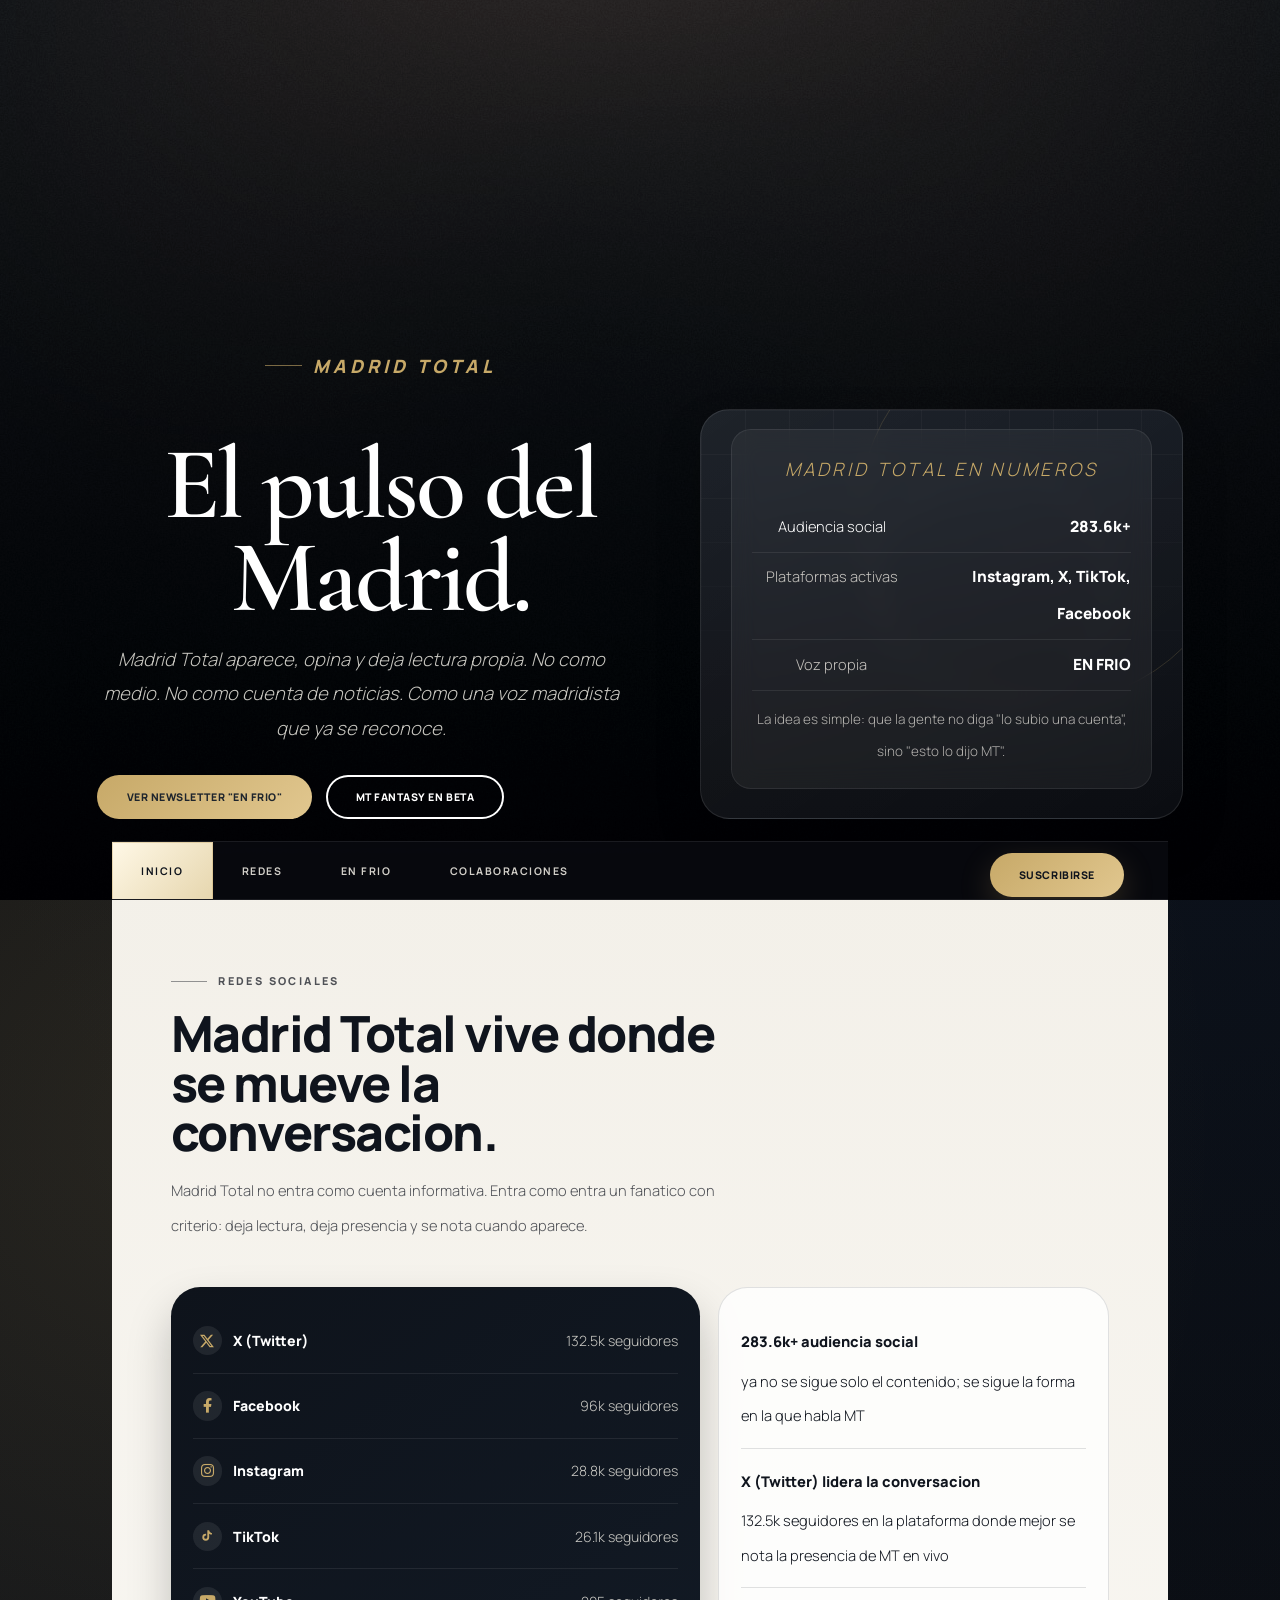
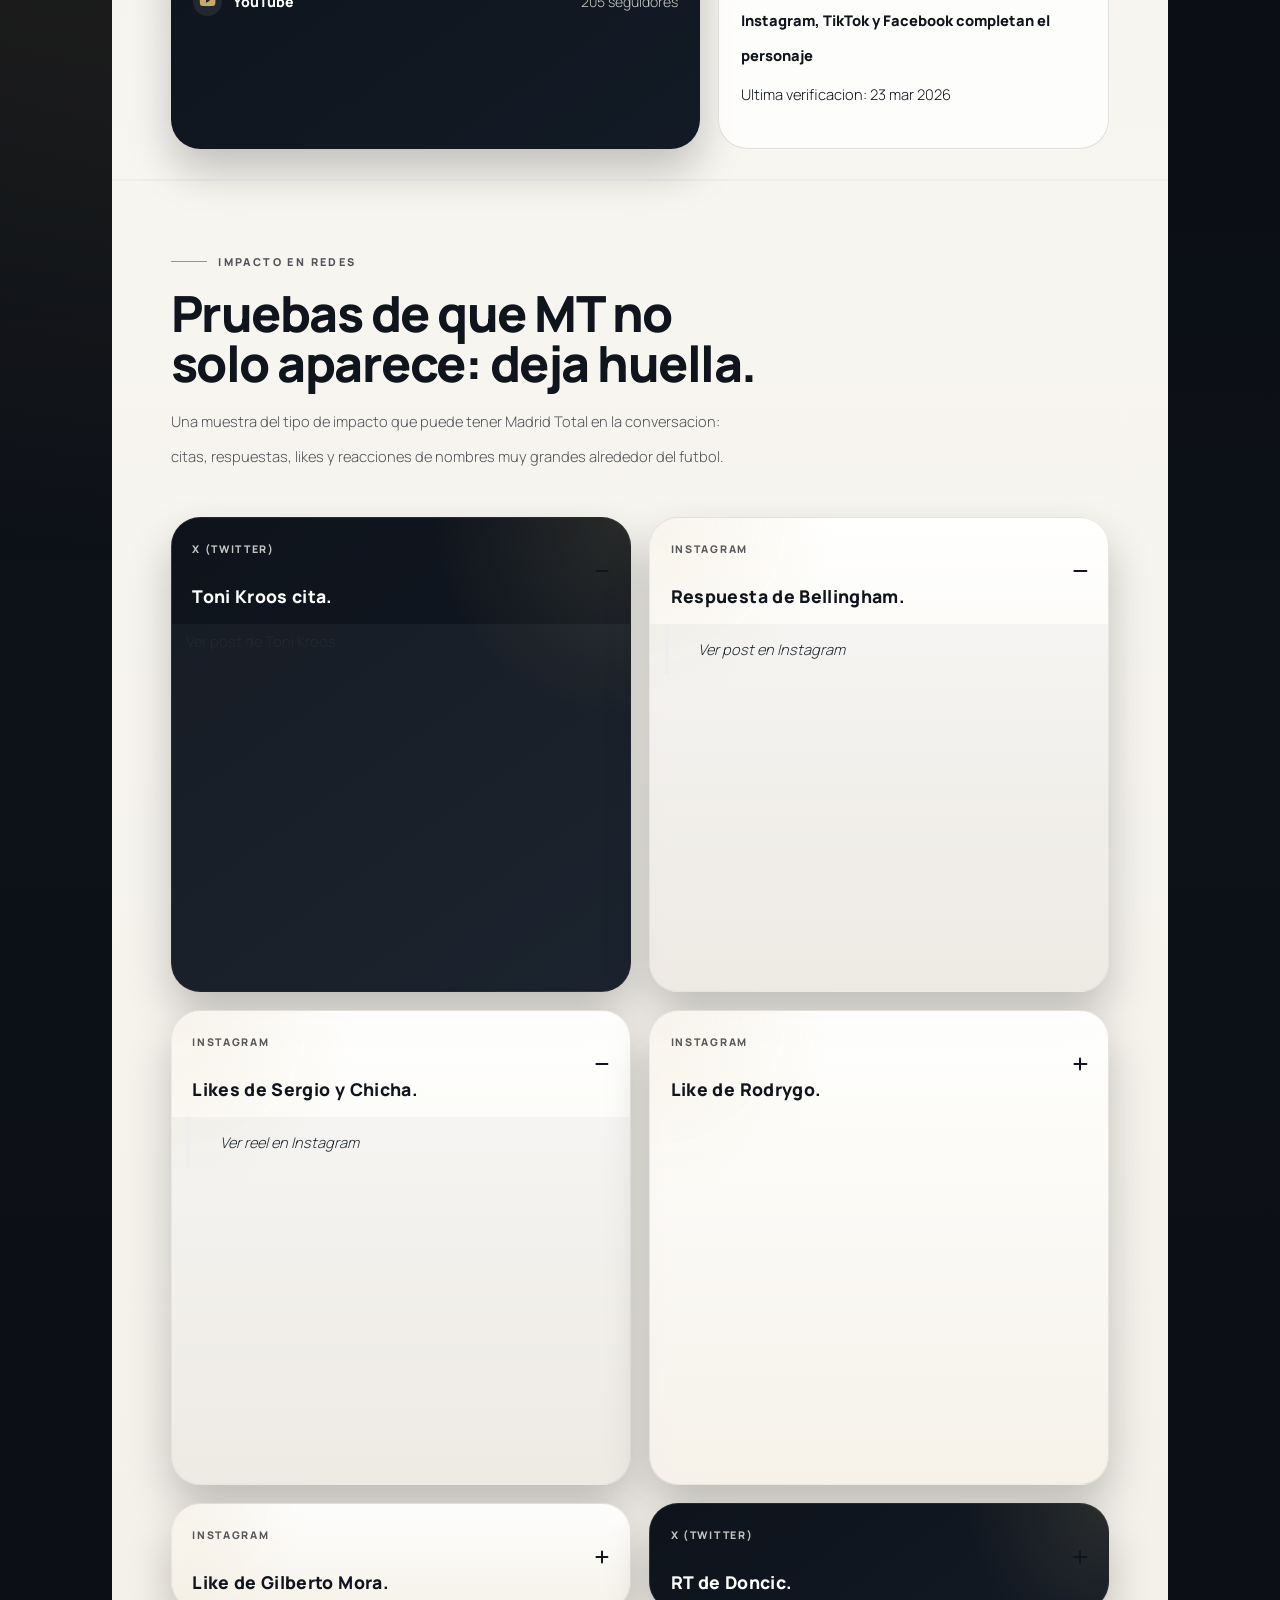
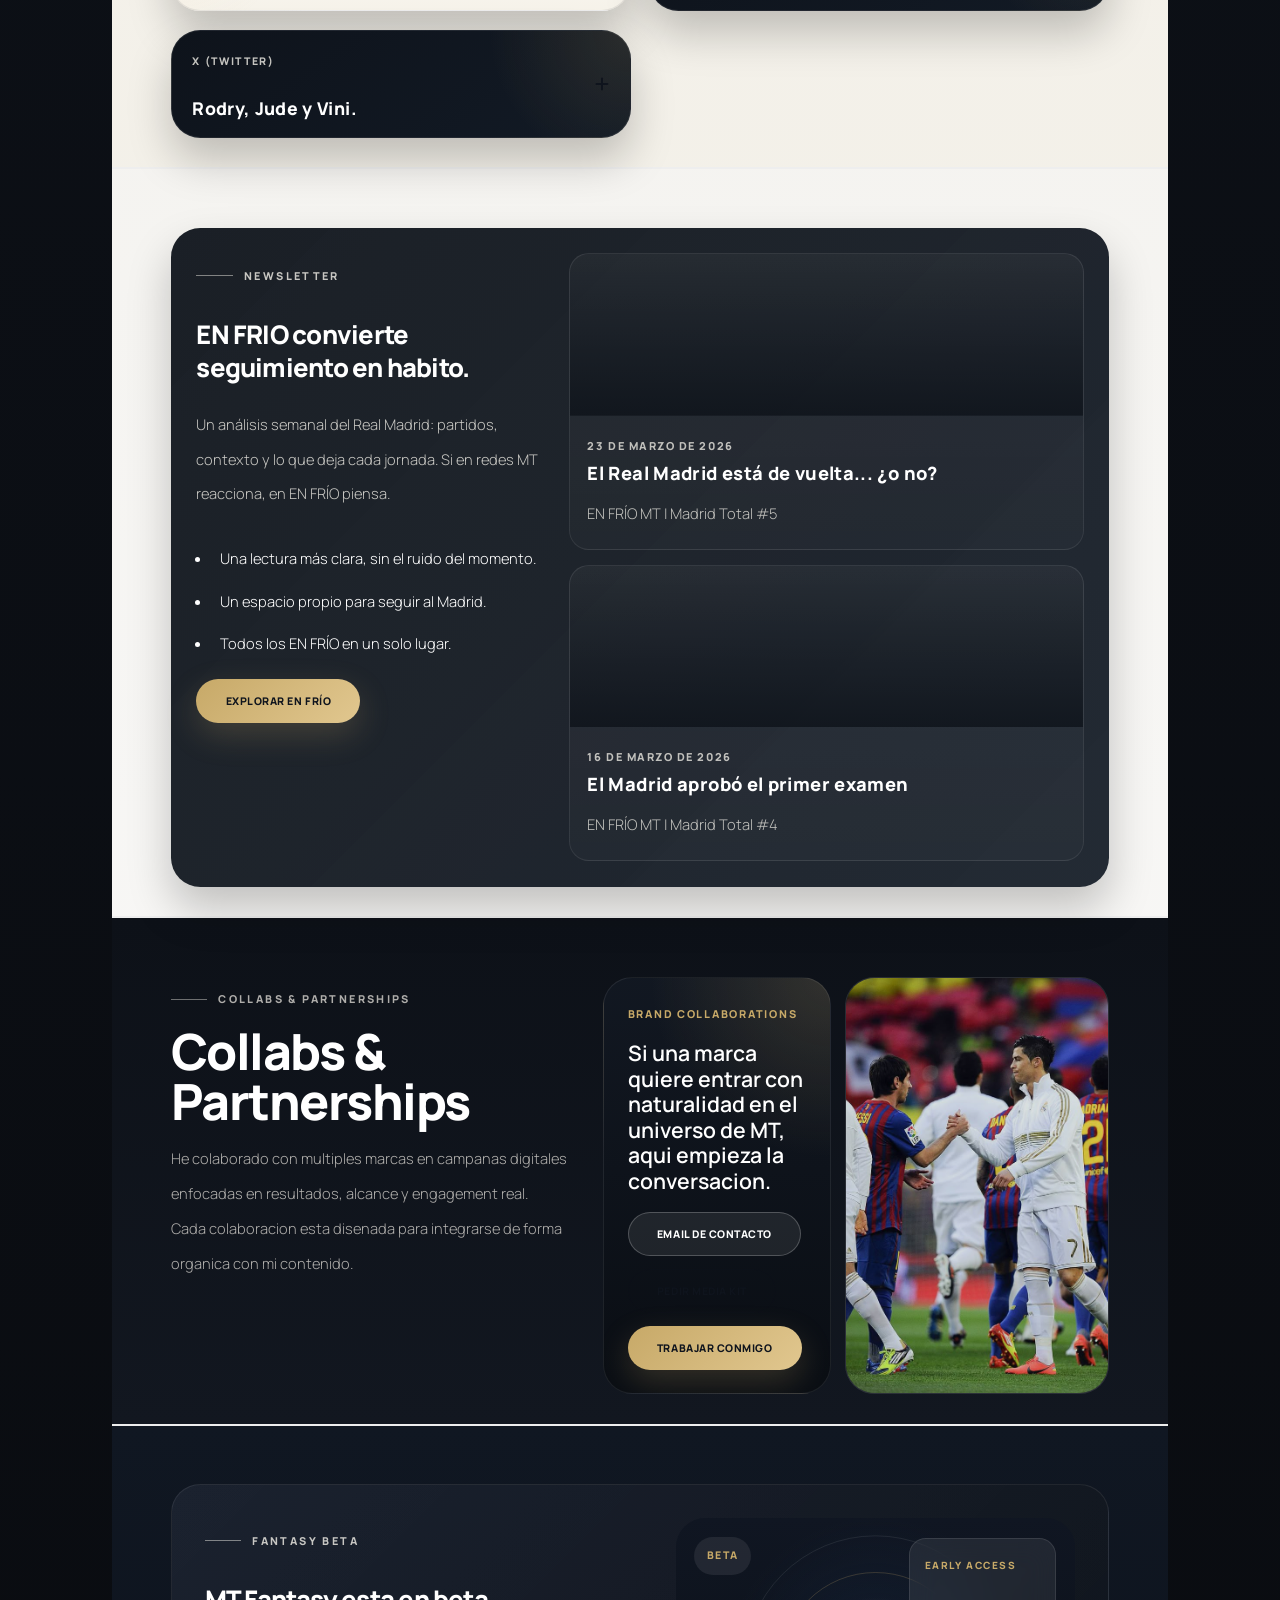
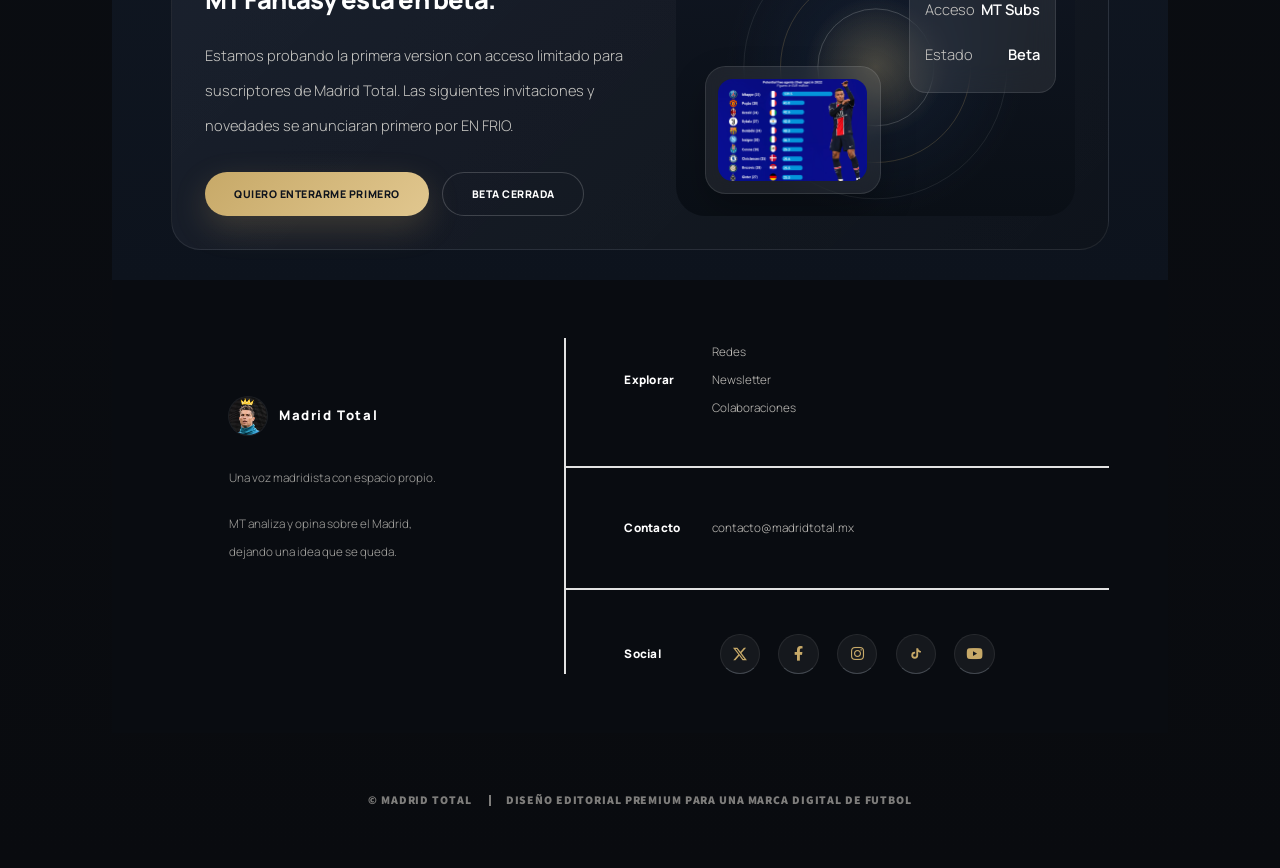
==== commit a68717cb: "Align partnerships section and update fantasy CTA" ====
--- a/index.html
+++ b/index.html
@@ -284,28 +284,30 @@
 			</section>
 
 			<section id="partners" class="madrid-section partners-section" aria-labelledby="partners-title">
-				<div class="section-heading left">
-					<p class="eyebrow">Collabs &amp; Partnerships</p>
-					<h2 id="partners-title">Collabs &amp; Partnerships</h2>
-					<p>
-						He colaborado con multiples marcas en campanas digitales enfocadas en resultados, alcance y engagement real.
-					</p>
-					<p>
-						Cada colaboracion esta disenada para integrarse de forma organica con mi contenido.
-					</p>
-				</div>
-				<div class="partners-showcase">
-					<div class="partners-visual-card partners-visual-copy">
-						<p class="partners-visual-kicker">Let&apos;s work together</p>
-						<strong>Si una marca quiere entrar con naturalidad en el universo de MT, aqui empieza la conversacion.</strong>
-						<div class="partners-actions">
-							<a href="mailto:contacto@madridtotal.mx?subject=Contacto%20Madrid%20Total" class="button ghost partner-mail-button">Email de contacto</a>
-							<a href="mailto:contacto@madridtotal.mx?subject=Media%20Kit%20Madrid%20Total" class="button ghost-light">Pedir media kit</a>
-							<a href="mailto:contacto@madridtotal.mx?subject=Trabajar%20con%20Madrid%20Total" class="button primary">Trabajar conmigo</a>
-						</div>
-					</div>
-					<div class="partners-visual-card partners-visual-image">
-						<img src="assets/handshake.jpg" alt="Apretón de manos representando una colaboración de marca" />
+				<div class="partners-layout">
+					<div class="section-heading left">
+						<p class="eyebrow">Collabs &amp; Partnerships</p>
+						<h2 id="partners-title">Collabs &amp; Partnerships</h2>
+						<p>
+							He colaborado con multiples marcas en campanas digitales enfocadas en resultados, alcance y engagement real.
+						</p>
+						<p>
+							Cada colaboracion esta disenada para integrarse de forma organica con mi contenido.
+						</p>
+					</div>
+					<div class="partners-showcase">
+						<div class="partners-visual-card partners-visual-copy">
+							<p class="partners-visual-kicker">Brand Collaborations</p>
+							<strong>Si una marca quiere entrar con naturalidad en el universo de MT, aqui empieza la conversacion.</strong>
+							<div class="partners-actions">
+								<a href="mailto:contacto@madridtotal.mx?subject=Contacto%20Madrid%20Total" class="button ghost partner-mail-button">Email de contacto</a>
+								<a href="mailto:contacto@madridtotal.mx?subject=Media%20Kit%20Madrid%20Total" class="button ghost-light">Pedir media kit</a>
+								<a href="mailto:contacto@madridtotal.mx?subject=Trabajar%20con%20Madrid%20Total" class="button primary">Trabajar conmigo</a>
+							</div>
+						</div>
+						<div class="partners-visual-card partners-visual-image">
+							<img src="assets/handshake.jpg" alt="Apretón de manos representando una colaboración de marca" />
+						</div>
 					</div>
 				</div>
 			</section>
@@ -320,7 +322,7 @@
 							Las siguientes invitaciones y novedades se anunciaran primero por EN FRIO.
 						</p>
 						<div class="fantasy-actions">
-							<a href="#newsletter" class="button primary scrolly">Quiero enterarme primero</a>
+							<a href="mailto:contacto@madridtotal.mx?subject=Interes%20en%20MT%20Fantasy%20Beta" class="button primary">Quiero enterarme primero</a>
 							<span class="button ghost fantasy-status-pill">Beta cerrada</span>
 						</div>
 					</div>
--- a/assets/css/custom.css
+++ b/assets/css/custom.css
@@ -1564,6 +1564,18 @@
 	color: rgba(243, 240, 232, 0.7);
 }
 
+.partners-layout {
+	display: grid;
+	grid-template-columns: minmax(0, 0.9fr) minmax(0, 1.1fr);
+	gap: 1.25rem;
+	align-items: start;
+}
+
+.partners-layout .section-heading {
+	margin: 0;
+	max-width: none;
+}
+
 .partners-grid {
 	display: grid;
 	grid-template-columns: repeat(3, minmax(0, 1fr));
@@ -1596,7 +1608,6 @@
 	display: grid;
 	grid-template-columns: minmax(0, 1.05fr) minmax(18rem, 0.95fr);
 	gap: 1rem;
-	margin-top: 1.25rem;
 	align-items: stretch;
 }
 
@@ -1943,6 +1954,7 @@
 	.newsletter-featured-card,
 	.newsletter-post-grid,
 	.newsletter-shell,
+	.partners-layout,
 	.partners-grid,
 	.partners-showcase,
 	.fantasy-shell,
@@ -2077,6 +2089,7 @@
 	.hero-shell,
 	.social-layout,
 	.newsletter-post-grid,
+	.partners-layout,
 	.partners-grid,
 	.partners-showcase,
 	.fantasy-shell {
@@ -2252,12 +2265,8 @@
 		min-height: 9rem;
 	}
 
-	.partners-showcase,
 	.fantasy-teaser {
 		display: none;
-	}
-
-	.fantasy-teaser {
 		min-height: 12.5rem;
 	}
 
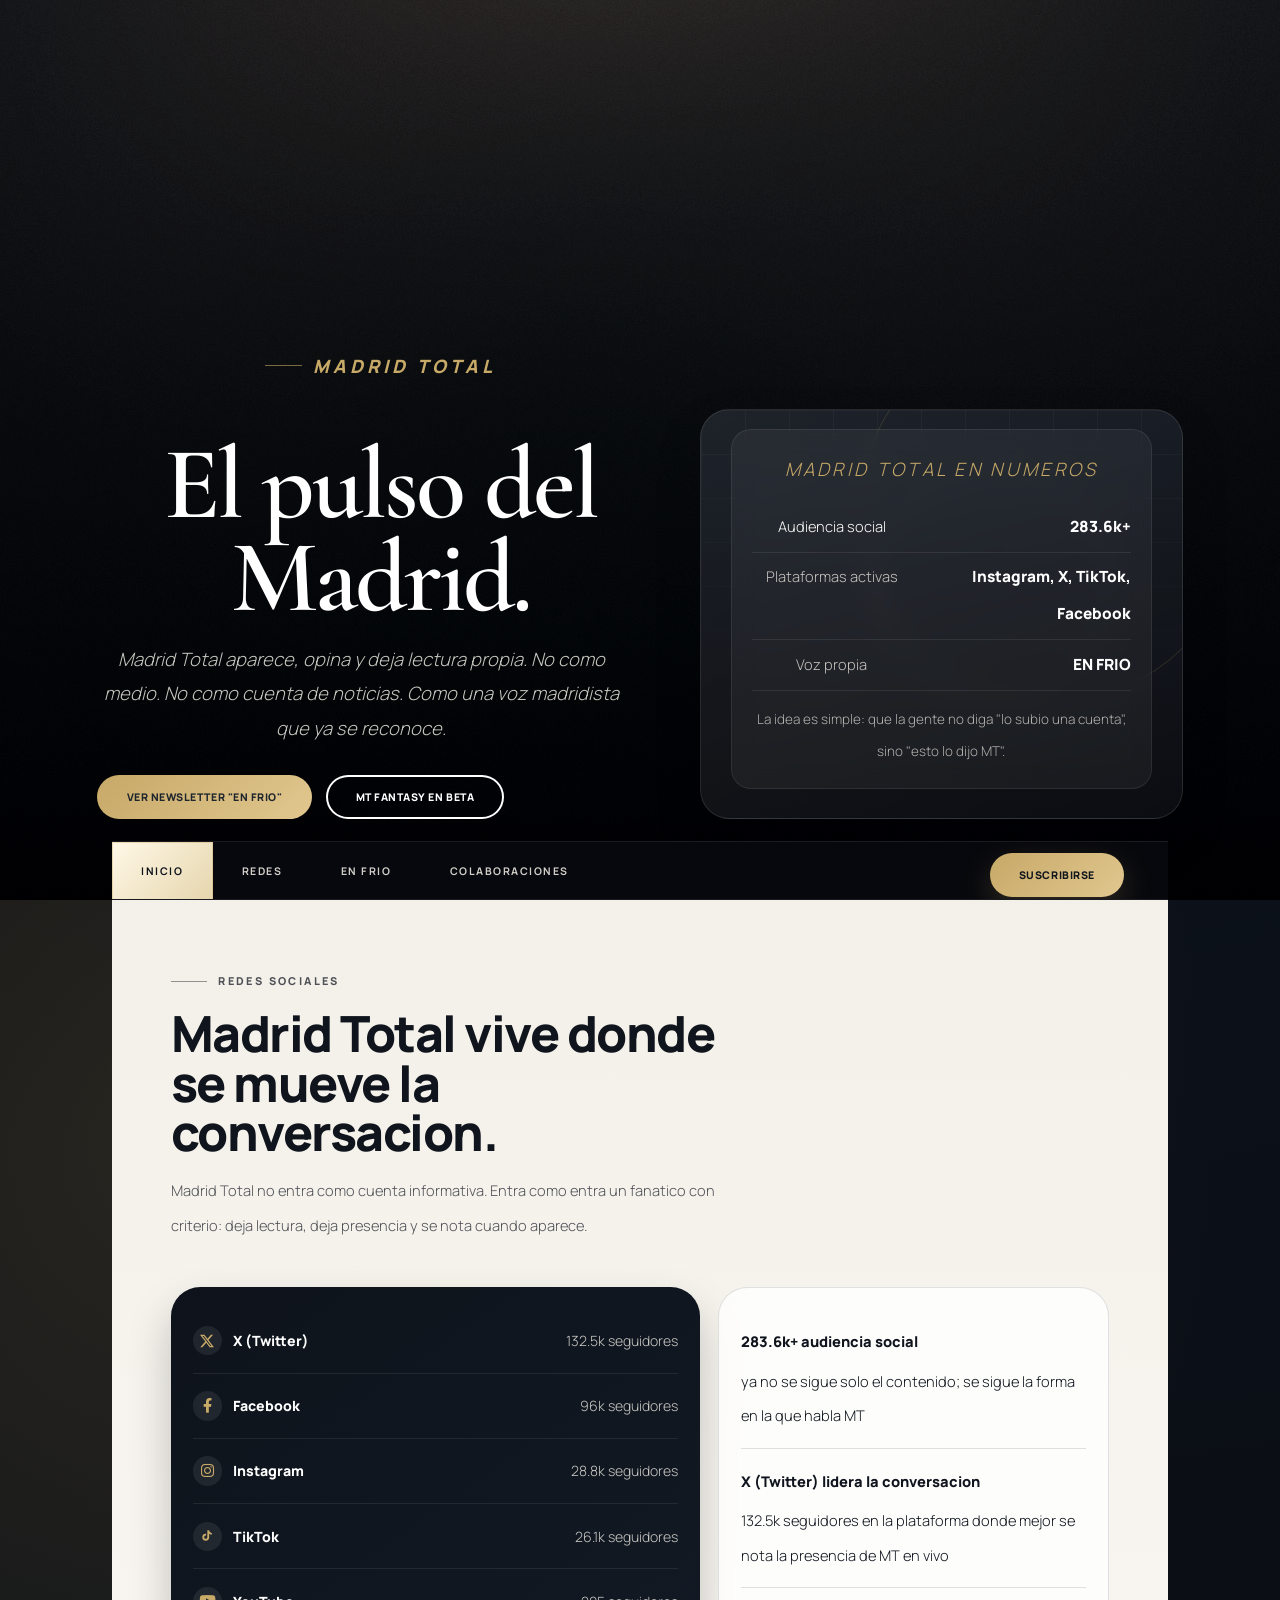
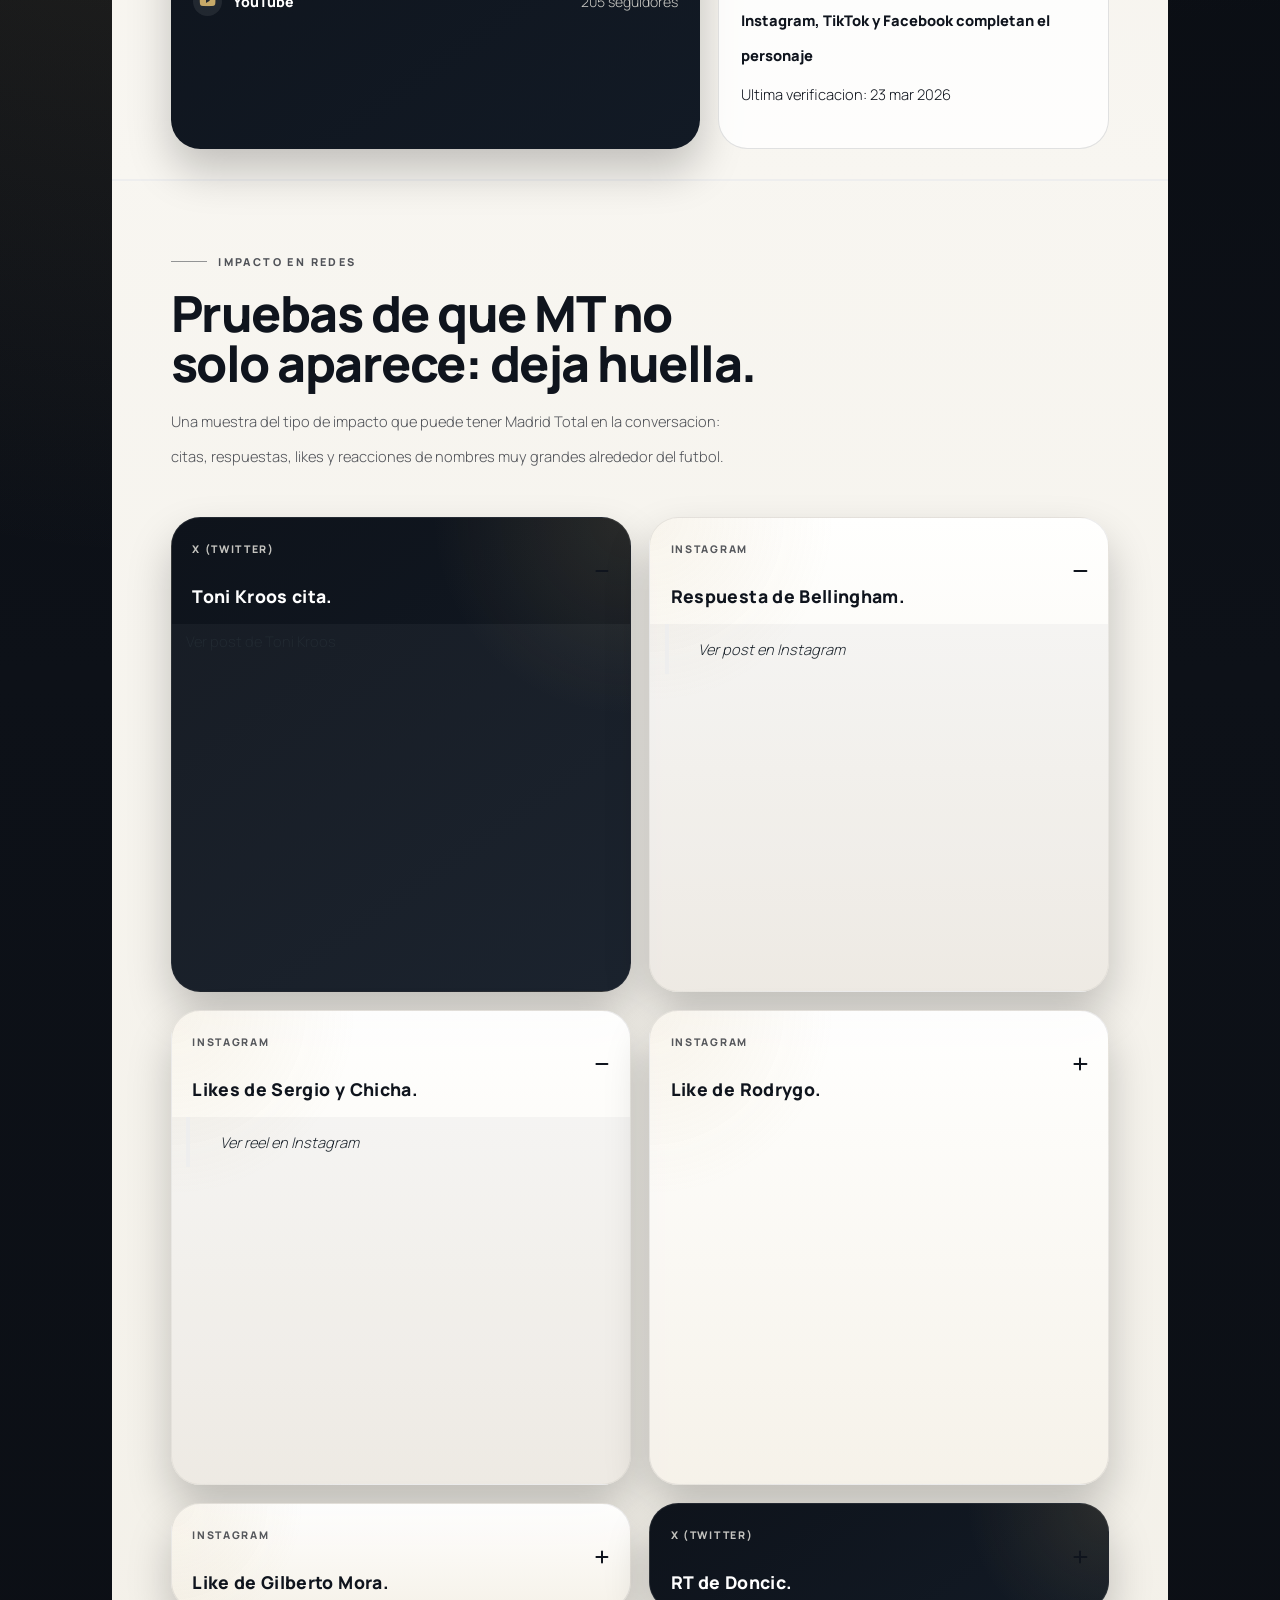
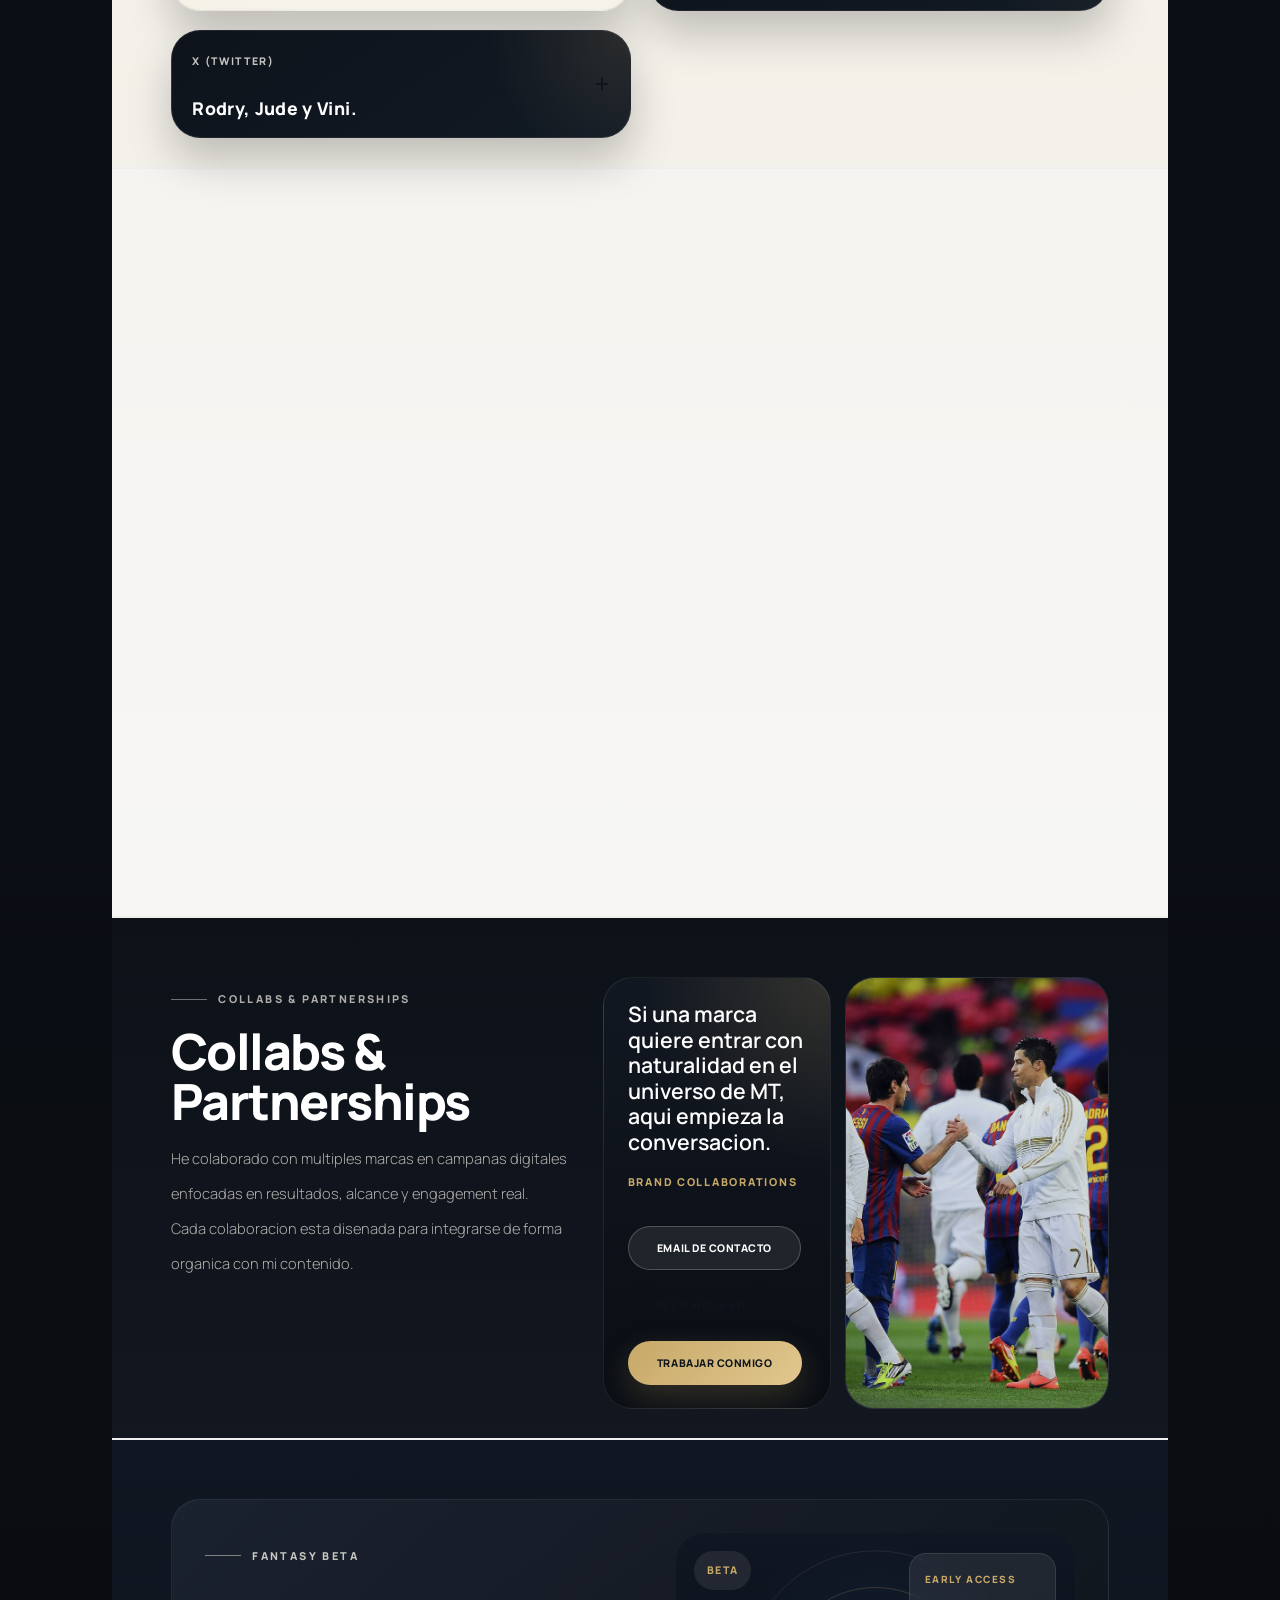
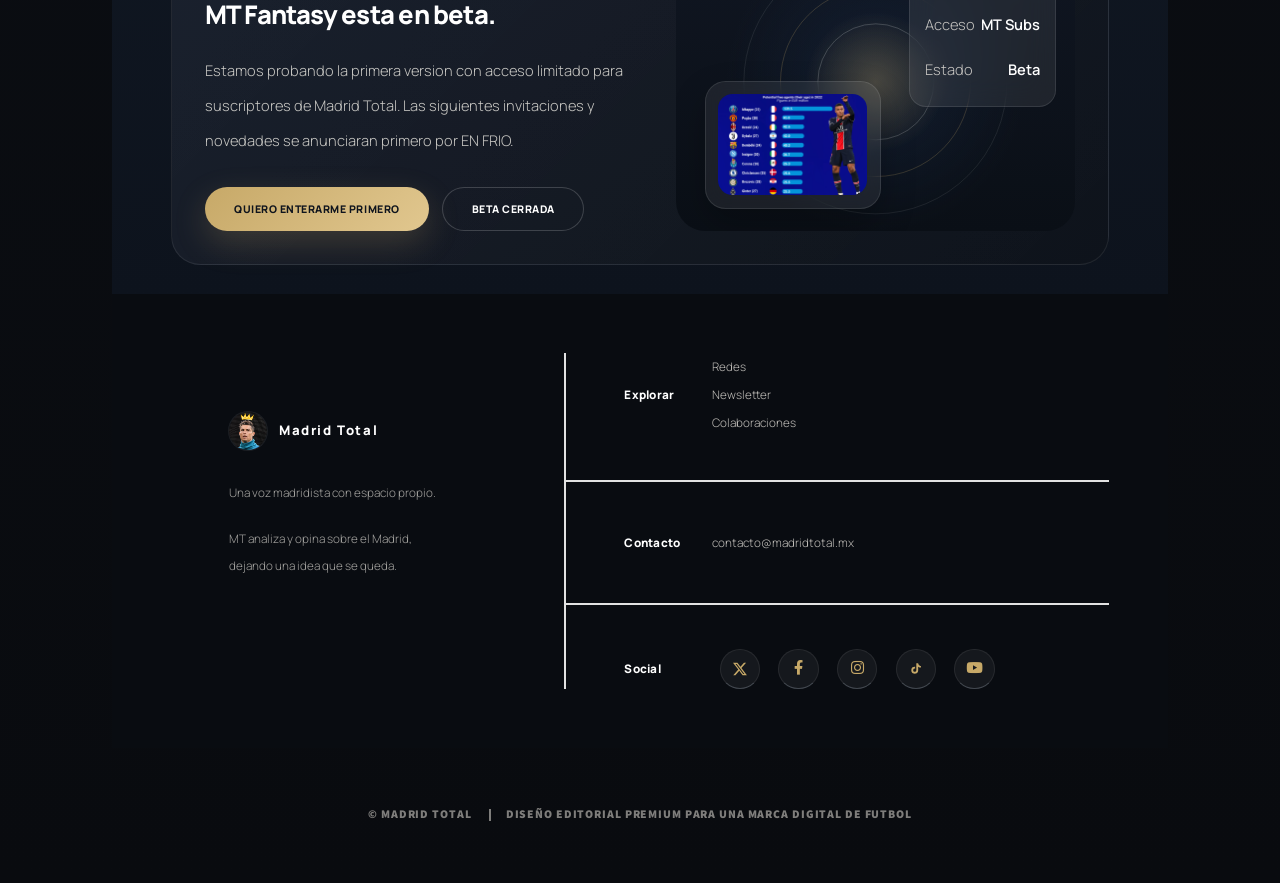
==== commit af2440fb: "Adjust partnerships card text order" ====
--- a/index.html
+++ b/index.html
@@ -297,8 +297,8 @@
 					</div>
 					<div class="partners-showcase">
 						<div class="partners-visual-card partners-visual-copy">
+							<strong>Si una marca quiere entrar con naturalidad en el universo de MT, aqui empieza la conversacion.</strong>
 							<p class="partners-visual-kicker">Brand Collaborations</p>
-							<strong>Si una marca quiere entrar con naturalidad en el universo de MT, aqui empieza la conversacion.</strong>
 							<div class="partners-actions">
 								<a href="mailto:contacto@madridtotal.mx?subject=Contacto%20Madrid%20Total" class="button ghost partner-mail-button">Email de contacto</a>
 								<a href="mailto:contacto@madridtotal.mx?subject=Media%20Kit%20Madrid%20Total" class="button ghost-light">Pedir media kit</a>
--- a/assets/css/custom.css
+++ b/assets/css/custom.css
@@ -1638,7 +1638,7 @@
 }
 
 .partners-visual-kicker {
-	margin: 0 0 0.9rem 0;
+	margin: 1rem 0 0.9rem 0;
 	font-size: 0.74rem;
 	font-weight: 800;
 	letter-spacing: 0.16em;
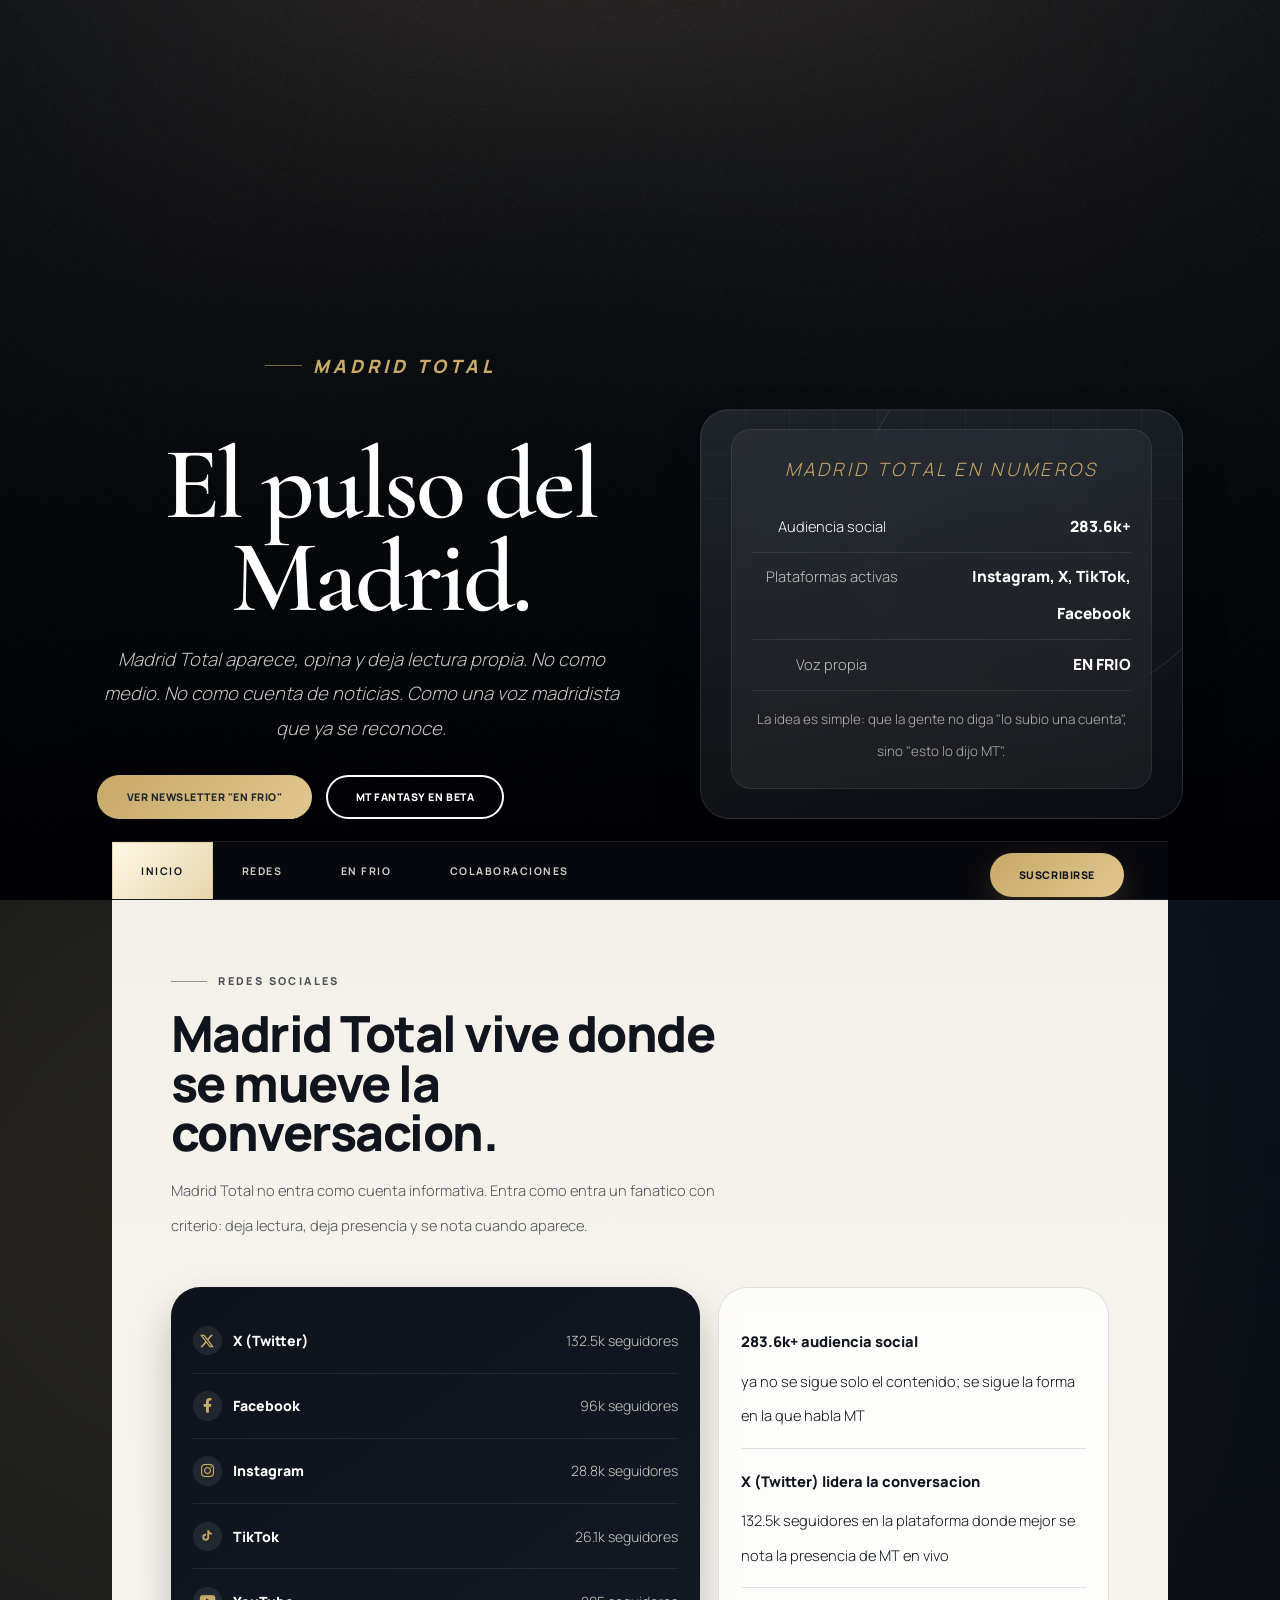
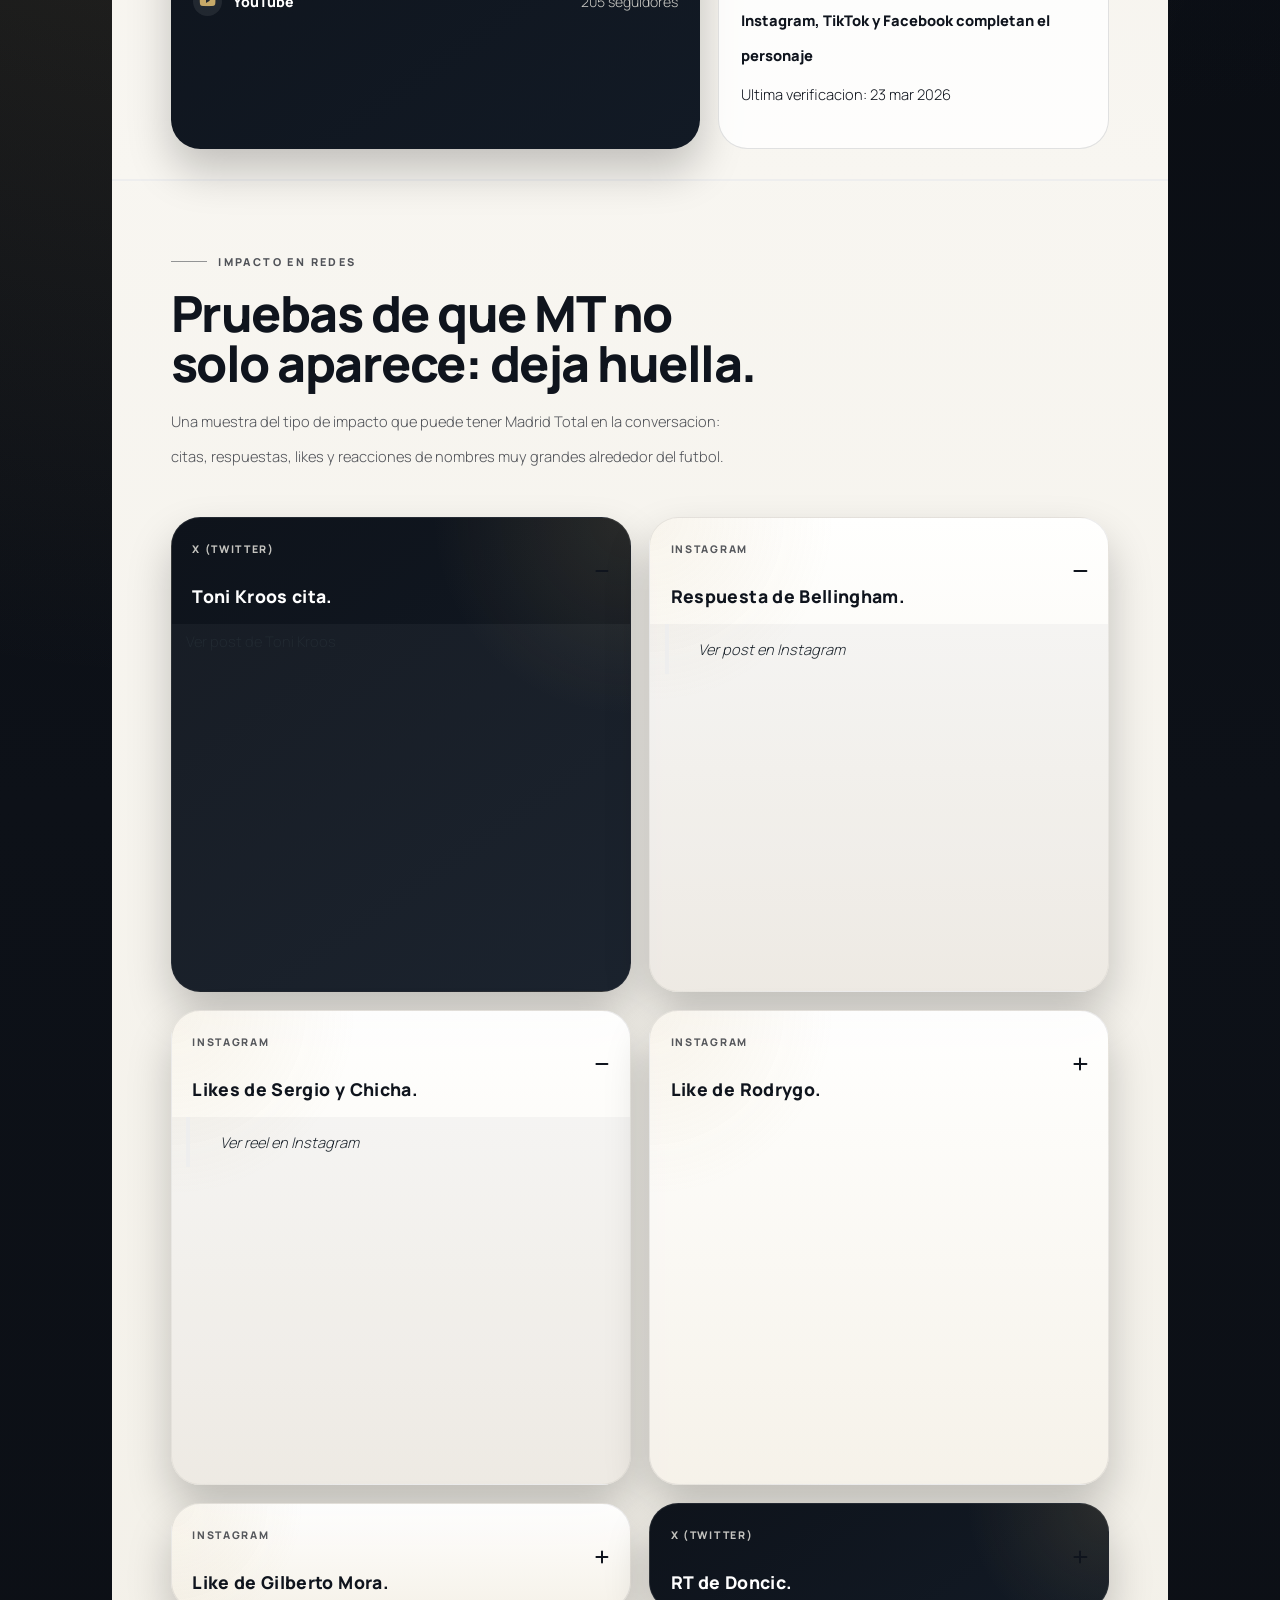
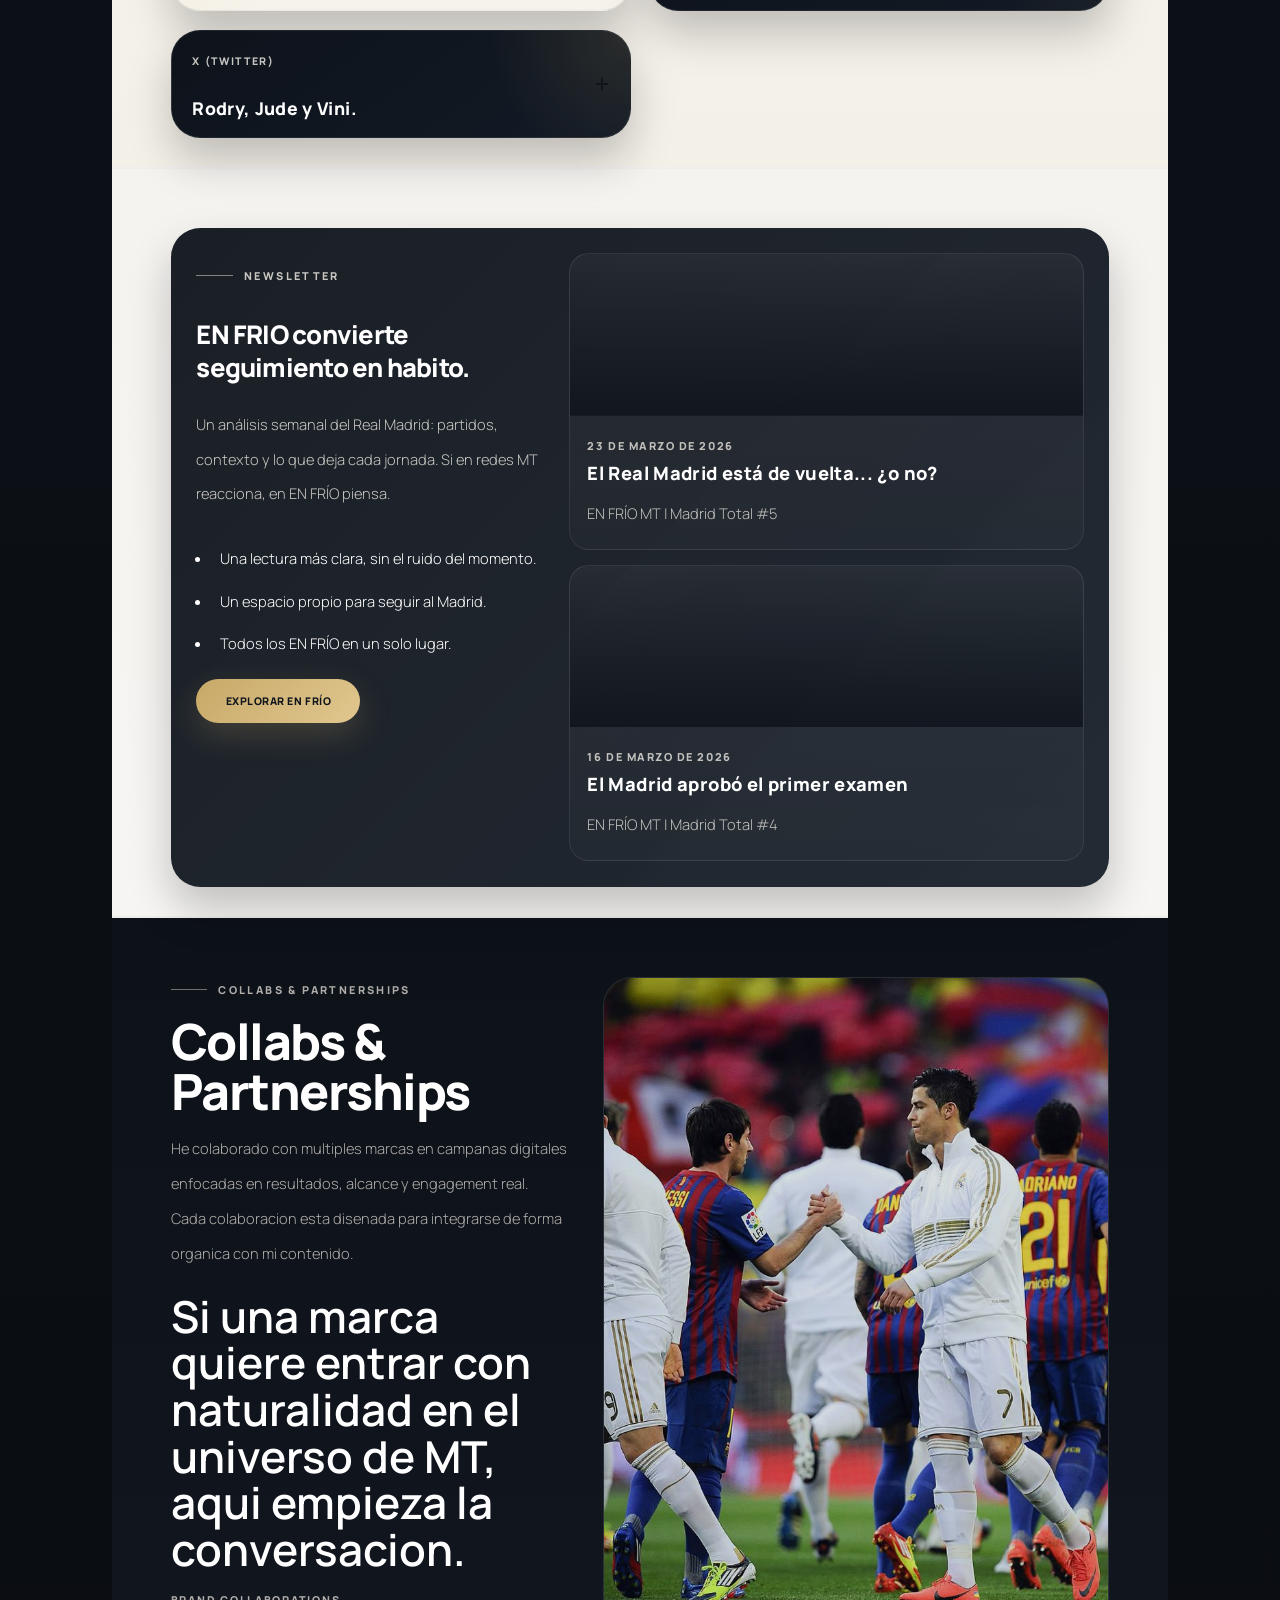
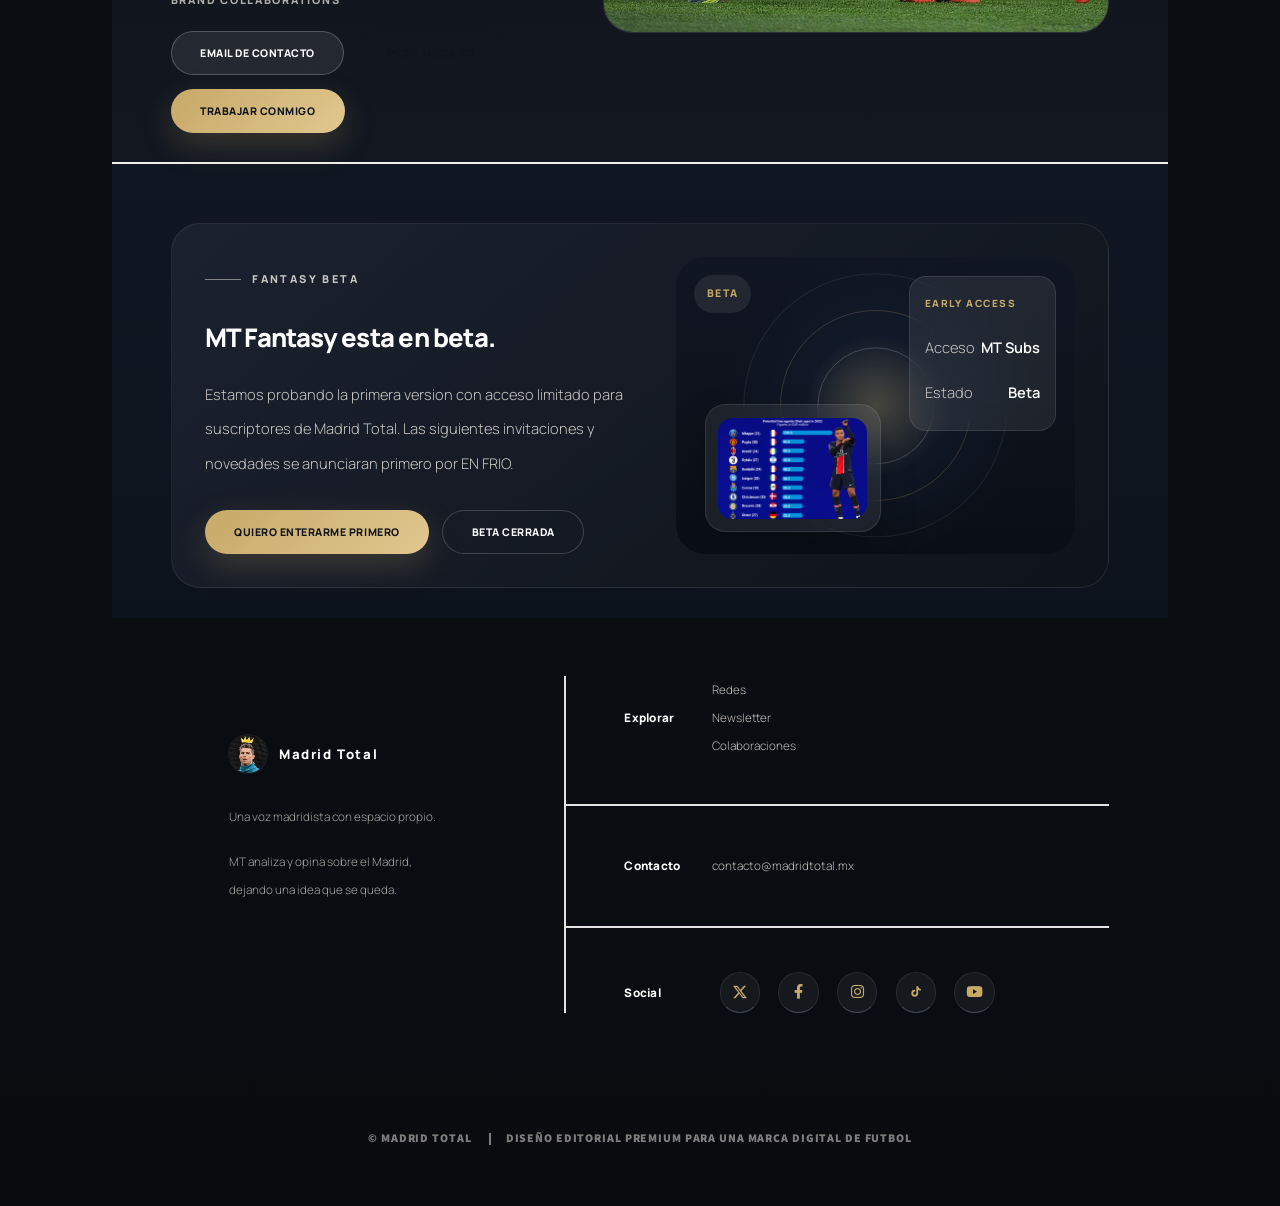
==== commit 69e27627: "Keep only partnerships image on right" ====
--- a/index.html
+++ b/index.html
@@ -285,7 +285,7 @@
 
 			<section id="partners" class="madrid-section partners-section" aria-labelledby="partners-title">
 				<div class="partners-layout">
-					<div class="section-heading left">
+					<div class="section-heading left partners-copy-column">
 						<p class="eyebrow">Collabs &amp; Partnerships</p>
 						<h2 id="partners-title">Collabs &amp; Partnerships</h2>
 						<p>
@@ -294,9 +294,7 @@
 						<p>
 							Cada colaboracion esta disenada para integrarse de forma organica con mi contenido.
 						</p>
-					</div>
-					<div class="partners-showcase">
-						<div class="partners-visual-card partners-visual-copy">
+						<div class="partners-copy-panel">
 							<strong>Si una marca quiere entrar con naturalidad en el universo de MT, aqui empieza la conversacion.</strong>
 							<p class="partners-visual-kicker">Brand Collaborations</p>
 							<div class="partners-actions">
@@ -305,9 +303,9 @@
 								<a href="mailto:contacto@madridtotal.mx?subject=Trabajar%20con%20Madrid%20Total" class="button primary">Trabajar conmigo</a>
 							</div>
 						</div>
-						<div class="partners-visual-card partners-visual-image">
-							<img src="assets/handshake.jpg" alt="Apretón de manos representando una colaboración de marca" />
-						</div>
+					</div>
+					<div class="partners-visual-card partners-visual-image">
+						<img src="assets/handshake.jpg" alt="Apretón de manos representando una colaboración de marca" />
 					</div>
 				</div>
 			</section>
--- a/assets/css/custom.css
+++ b/assets/css/custom.css
@@ -1576,6 +1576,18 @@
 	max-width: none;
 }
 
+.partners-copy-column {
+	display: flex;
+	flex-direction: column;
+}
+
+.partners-copy-panel {
+	margin-top: 1.5rem;
+	padding: 0;
+	border: 0;
+	background: transparent;
+}
+
 .partners-grid {
 	display: grid;
 	grid-template-columns: repeat(3, minmax(0, 1fr));
@@ -1605,10 +1617,7 @@
 }
 
 .partners-showcase {
-	display: grid;
-	grid-template-columns: minmax(0, 1.05fr) minmax(18rem, 0.95fr);
-	gap: 1rem;
-	align-items: stretch;
+	display: contents;
 }
 
 .partners-visual-card {
@@ -1652,6 +1661,14 @@
 	color: var(--white);
 }
 
+.partners-copy-panel strong {
+	display: block;
+	max-width: 28rem;
+	font-size: clamp(2rem, 4vw, 3rem);
+	line-height: 1.06;
+	color: var(--white);
+}
+
 .partners-cta {
 	display: flex;
 	justify-content: space-between;
@@ -1675,6 +1692,11 @@
 }
 
 .partners-visual-copy .partners-actions {
+	margin-top: 1.25rem;
+	justify-content: flex-start;
+}
+
+.partners-copy-panel .partners-actions {
 	margin-top: 1.25rem;
 	justify-content: flex-start;
 }
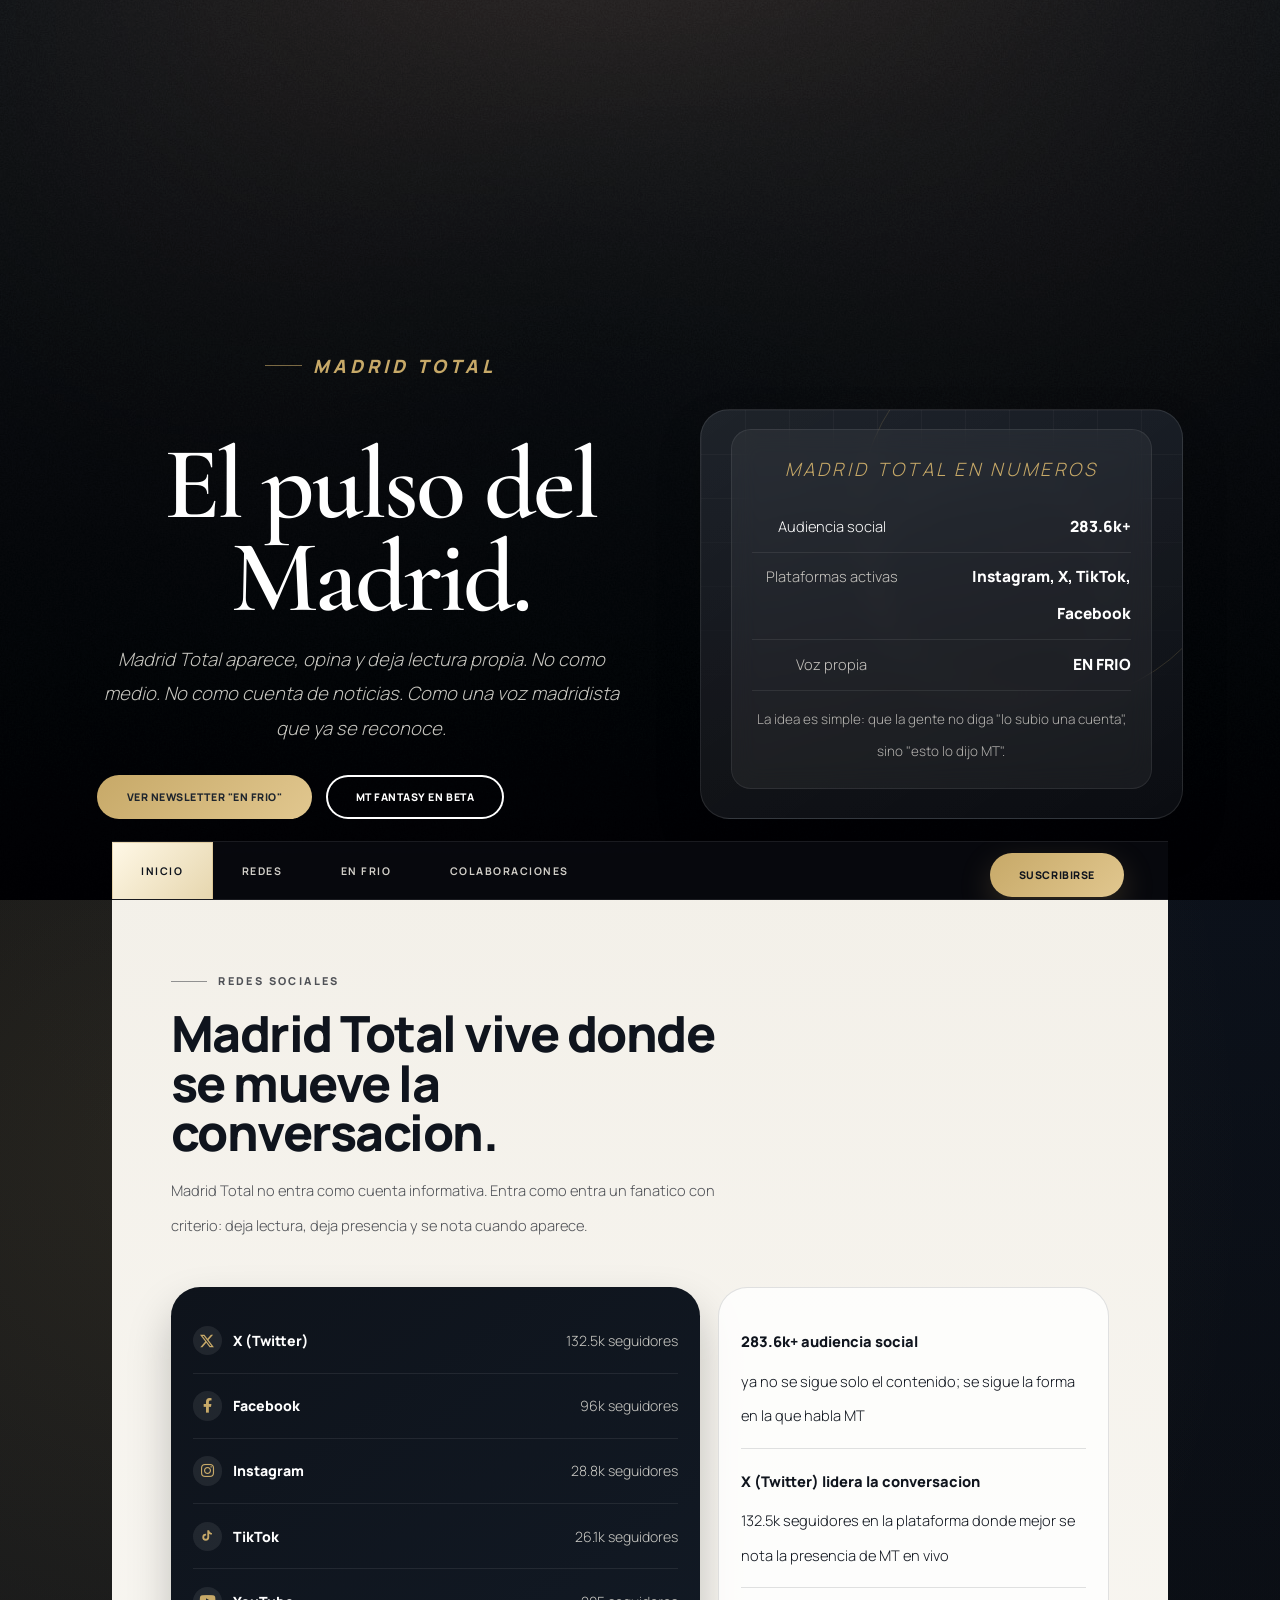
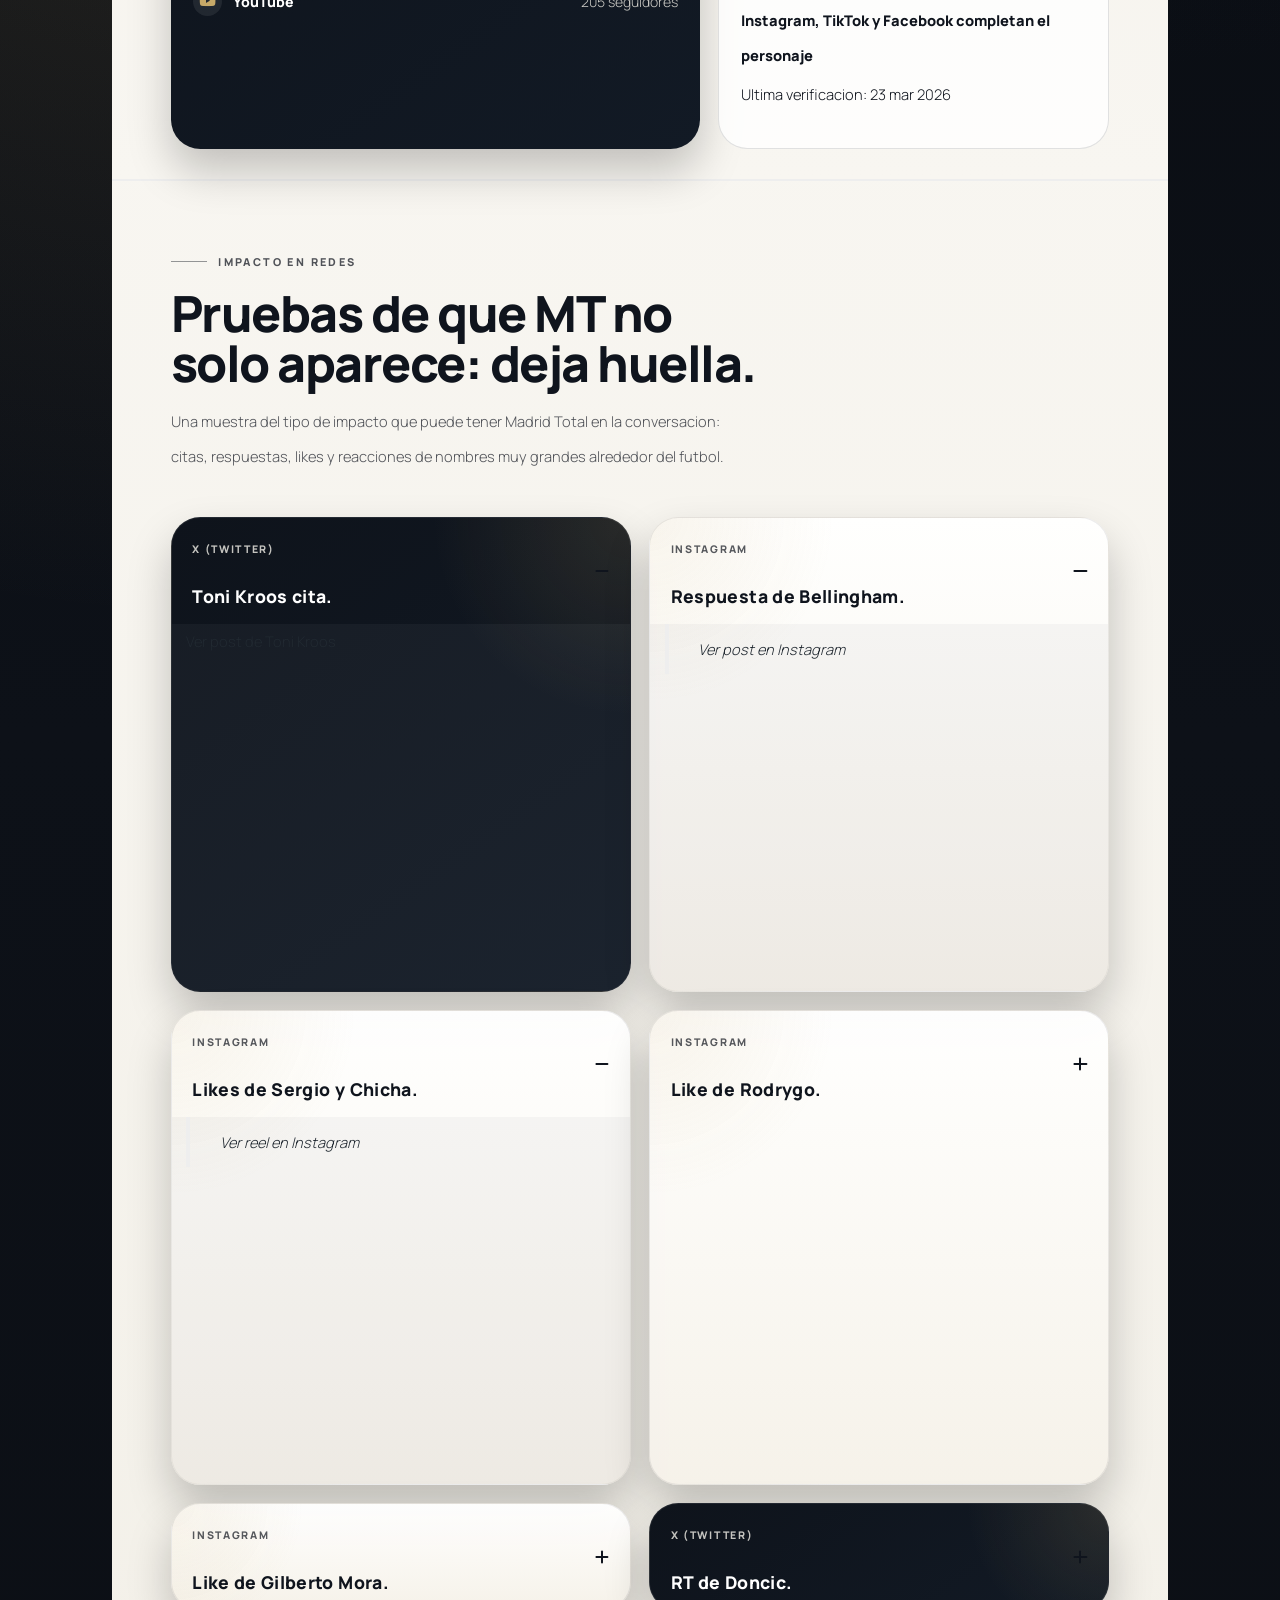
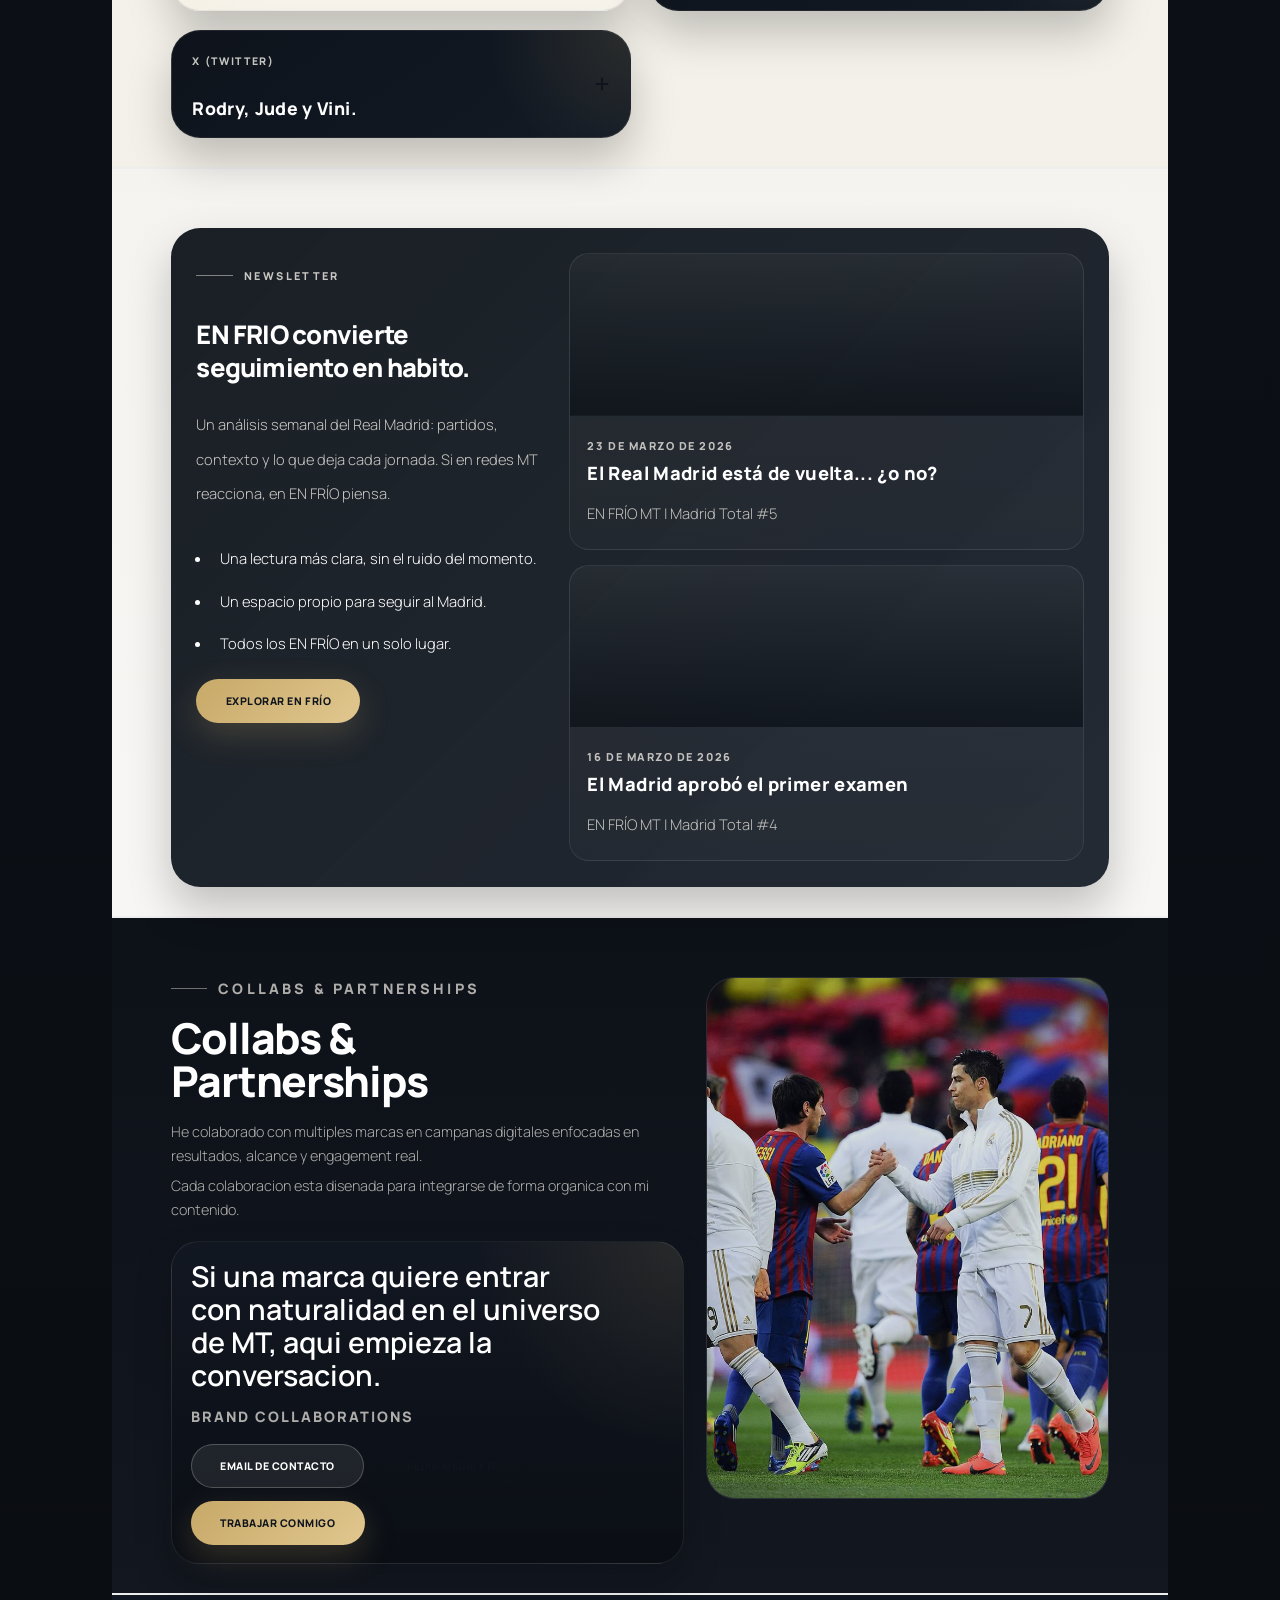
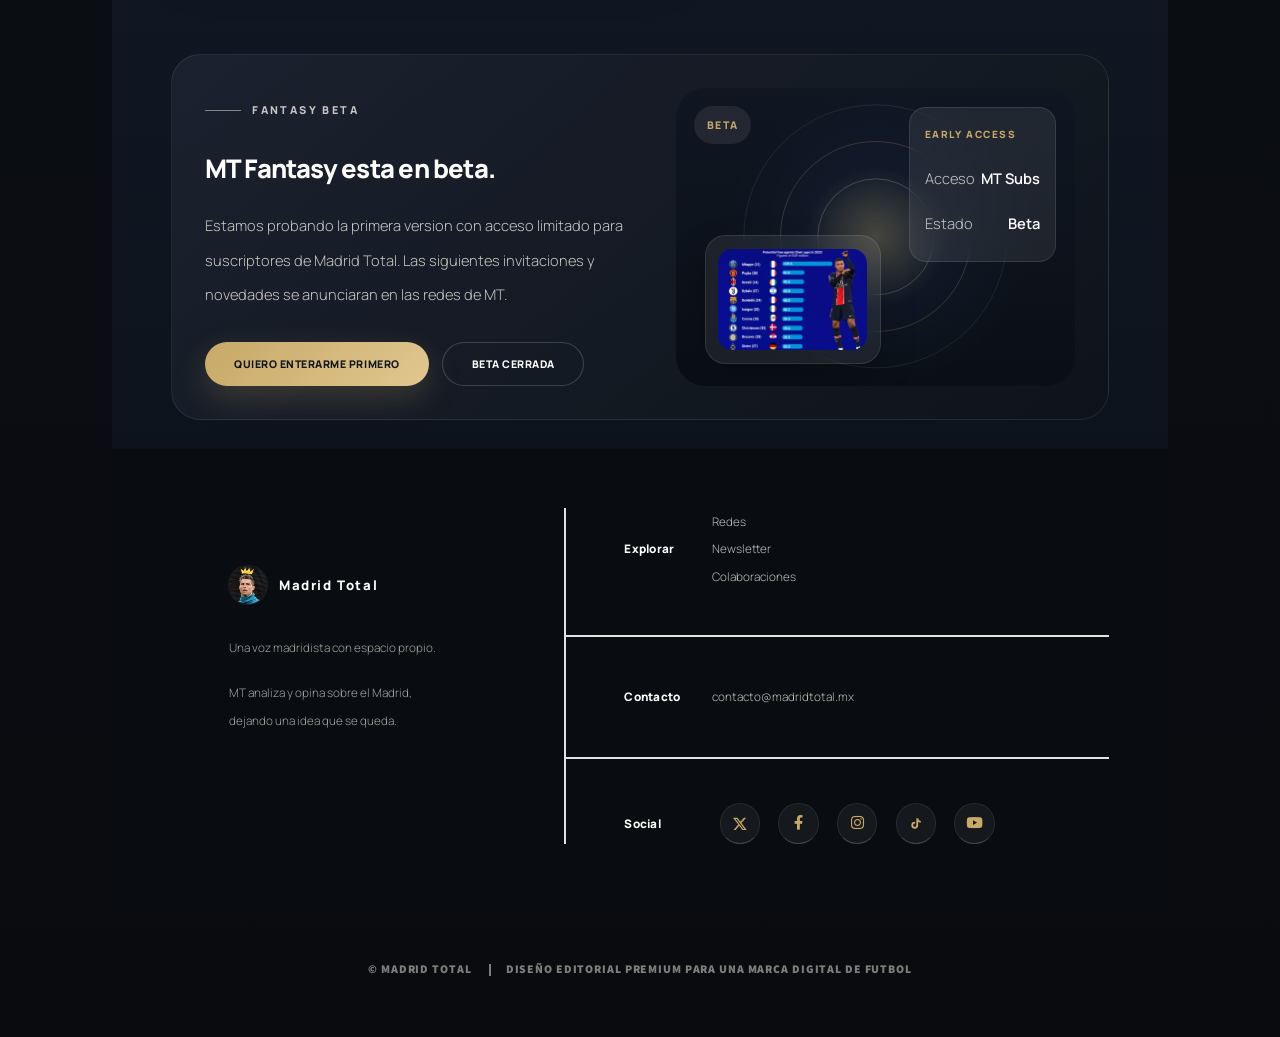
==== commit 31a76068: "Update fantasy copy and hide partnerships image on mobile" ====
--- a/index.html
+++ b/index.html
@@ -317,7 +317,7 @@
 						<h2 id="fantasy-title">MT Fantasy esta en beta.</h2>
 						<p>
 							Estamos probando la primera version con acceso limitado para suscriptores de Madrid Total.
-							Las siguientes invitaciones y novedades se anunciaran primero por EN FRIO.
+							Las siguientes invitaciones y novedades se anunciaran en las redes de MT.
 						</p>
 						<div class="fantasy-actions">
 							<a href="mailto:contacto@madridtotal.mx?subject=Interes%20en%20MT%20Fantasy%20Beta" class="button primary">Quiero enterarme primero</a>
--- a/assets/css/custom.css
+++ b/assets/css/custom.css
@@ -1564,10 +1564,23 @@
 	color: rgba(243, 240, 232, 0.7);
 }
 
+.partners-section .section-heading h2 {
+	font-size: clamp(1.95rem, 3.4vw, 2.9rem);
+	margin-top: 0.75rem;
+	margin-bottom: 0.85rem;
+	max-width: 30rem;
+}
+
+.partners-section .section-heading p {
+	font-size: 0.98rem;
+	line-height: 1.7;
+	max-width: 34rem;
+}
+
 .partners-layout {
 	display: grid;
-	grid-template-columns: minmax(0, 0.9fr) minmax(0, 1.1fr);
-	gap: 1.25rem;
+	grid-template-columns: minmax(0, 1.12fr) minmax(20rem, 0.88fr);
+	gap: 1.5rem;
 	align-items: start;
 }
 
@@ -1579,13 +1592,21 @@
 .partners-copy-column {
 	display: flex;
 	flex-direction: column;
+	grid-column: 1;
+	min-width: 0;
+	gap: 0.35rem;
 }
 
 .partners-copy-panel {
-	margin-top: 1.5rem;
-	padding: 0;
-	border: 0;
-	background: transparent;
+	margin-top: 0.9rem;
+	padding: 1.2rem 1.3rem;
+	border: 1px solid rgba(255, 255, 255, 0.08);
+	border-radius: 1.9rem;
+	background:
+		radial-gradient(circle at top right, rgba(199, 169, 104, 0.12), transparent 34%),
+		linear-gradient(180deg, rgba(18, 24, 34, 0.92), rgba(10, 14, 20, 0.94));
+	box-shadow: 0 1.2rem 2.6rem rgba(0, 0, 0, 0.18);
+	max-width: 36rem;
 }
 
 .partners-grid {
@@ -1627,11 +1648,17 @@
 	background: rgba(255, 255, 255, 0.04);
 }
 
+.partners-visual-image {
+	grid-column: 2;
+	align-self: start;
+	min-width: 0;
+}
+
 .partners-visual-image img {
 	display: block;
 	width: 100%;
-	height: 100%;
-	min-height: 17rem;
+	height: auto;
+	min-height: 23rem;
 	object-fit: cover;
 	opacity: 0.86;
 }
@@ -1647,10 +1674,10 @@
 }
 
 .partners-visual-kicker {
-	margin: 1rem 0 0.9rem 0;
-	font-size: 0.74rem;
+	margin: 0.85rem 0 0.8rem 0;
+	font-size: 0.68rem;
 	font-weight: 800;
-	letter-spacing: 0.16em;
+	letter-spacing: 0.14em;
 	text-transform: uppercase;
 	color: var(--gold);
 }
@@ -1664,8 +1691,8 @@
 .partners-copy-panel strong {
 	display: block;
 	max-width: 28rem;
-	font-size: clamp(2rem, 4vw, 3rem);
-	line-height: 1.06;
+	font-size: clamp(1.28rem, 2.55vw, 1.95rem);
+	line-height: 1.16;
 	color: var(--white);
 }
 
@@ -1697,7 +1724,7 @@
 }
 
 .partners-copy-panel .partners-actions {
-	margin-top: 1.25rem;
+	margin-top: 1rem;
 	justify-content: flex-start;
 }
 
@@ -2031,6 +2058,10 @@
 		width: 100%;
 	}
 
+	.partners-visual-image {
+		display: none;
+	}
+
 	#nav ul.icons.nav-cta {
 		width: 100%;
 		margin-left: 0;
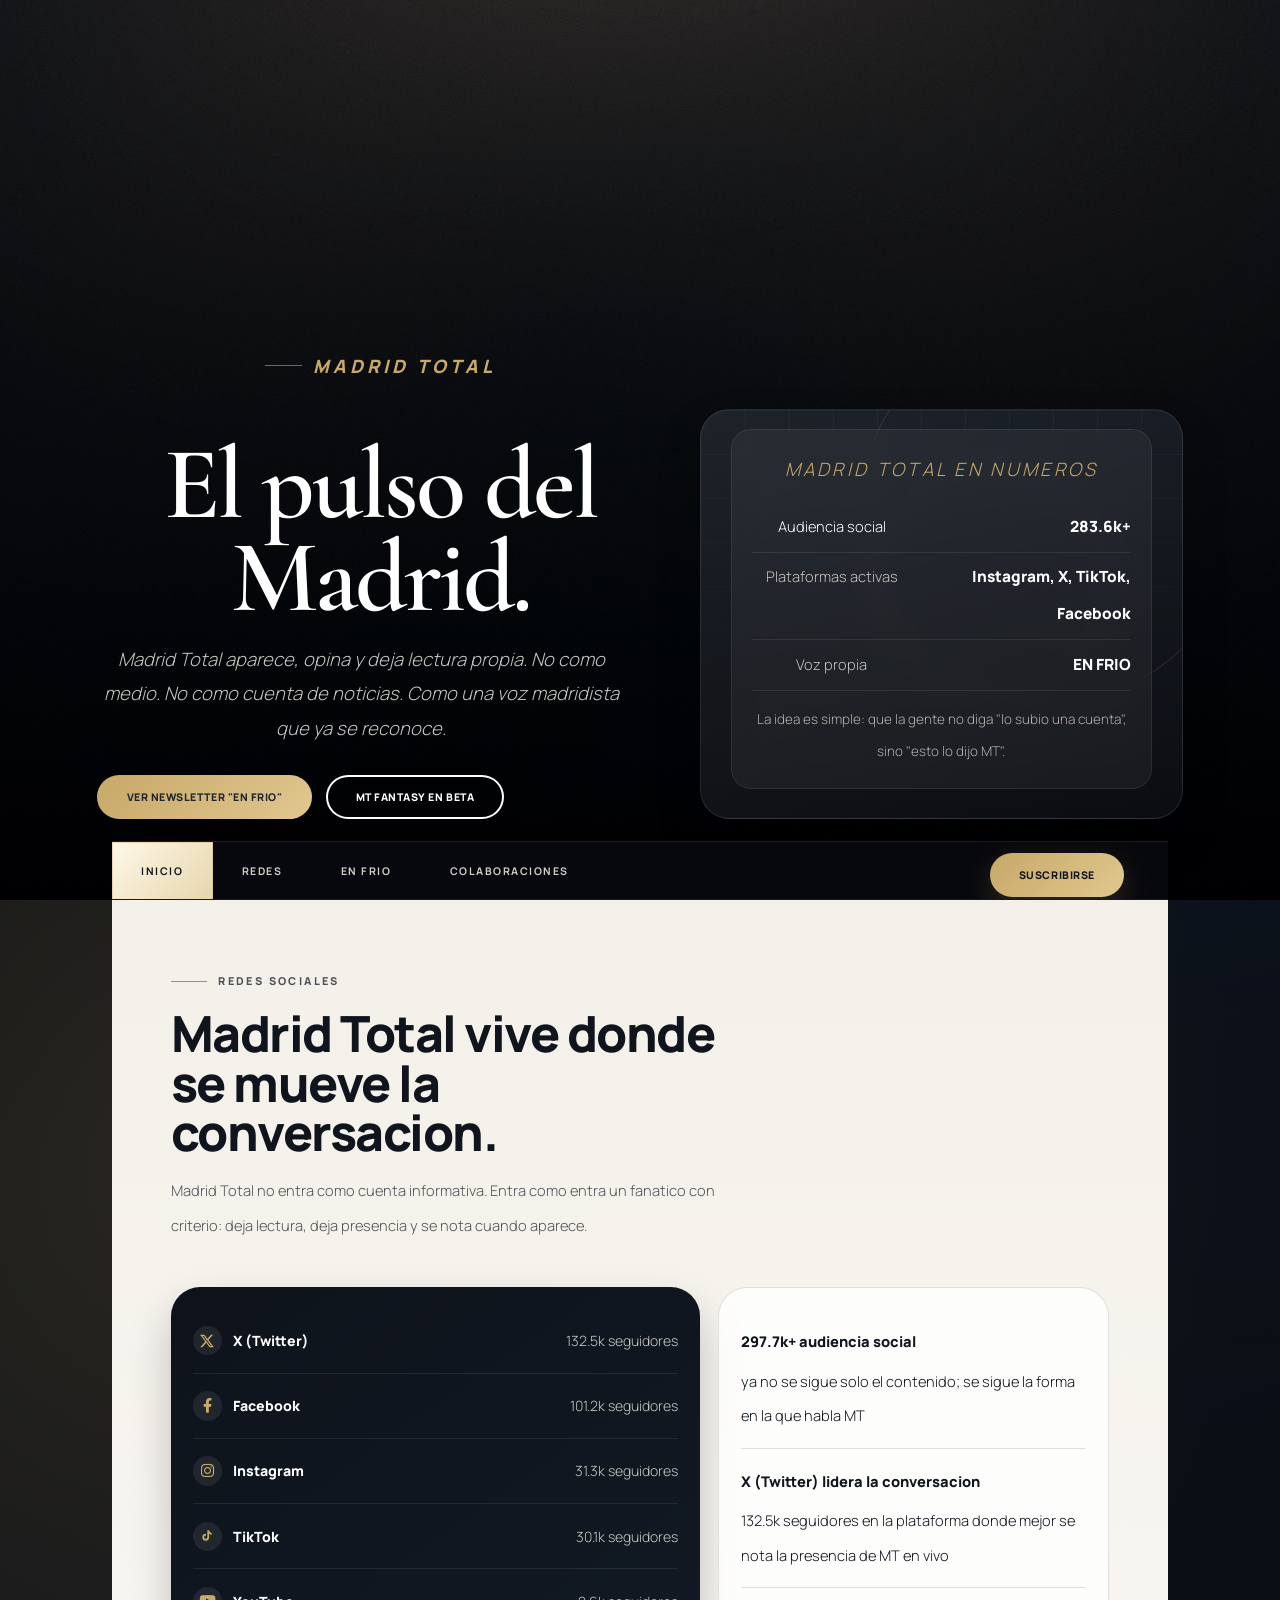
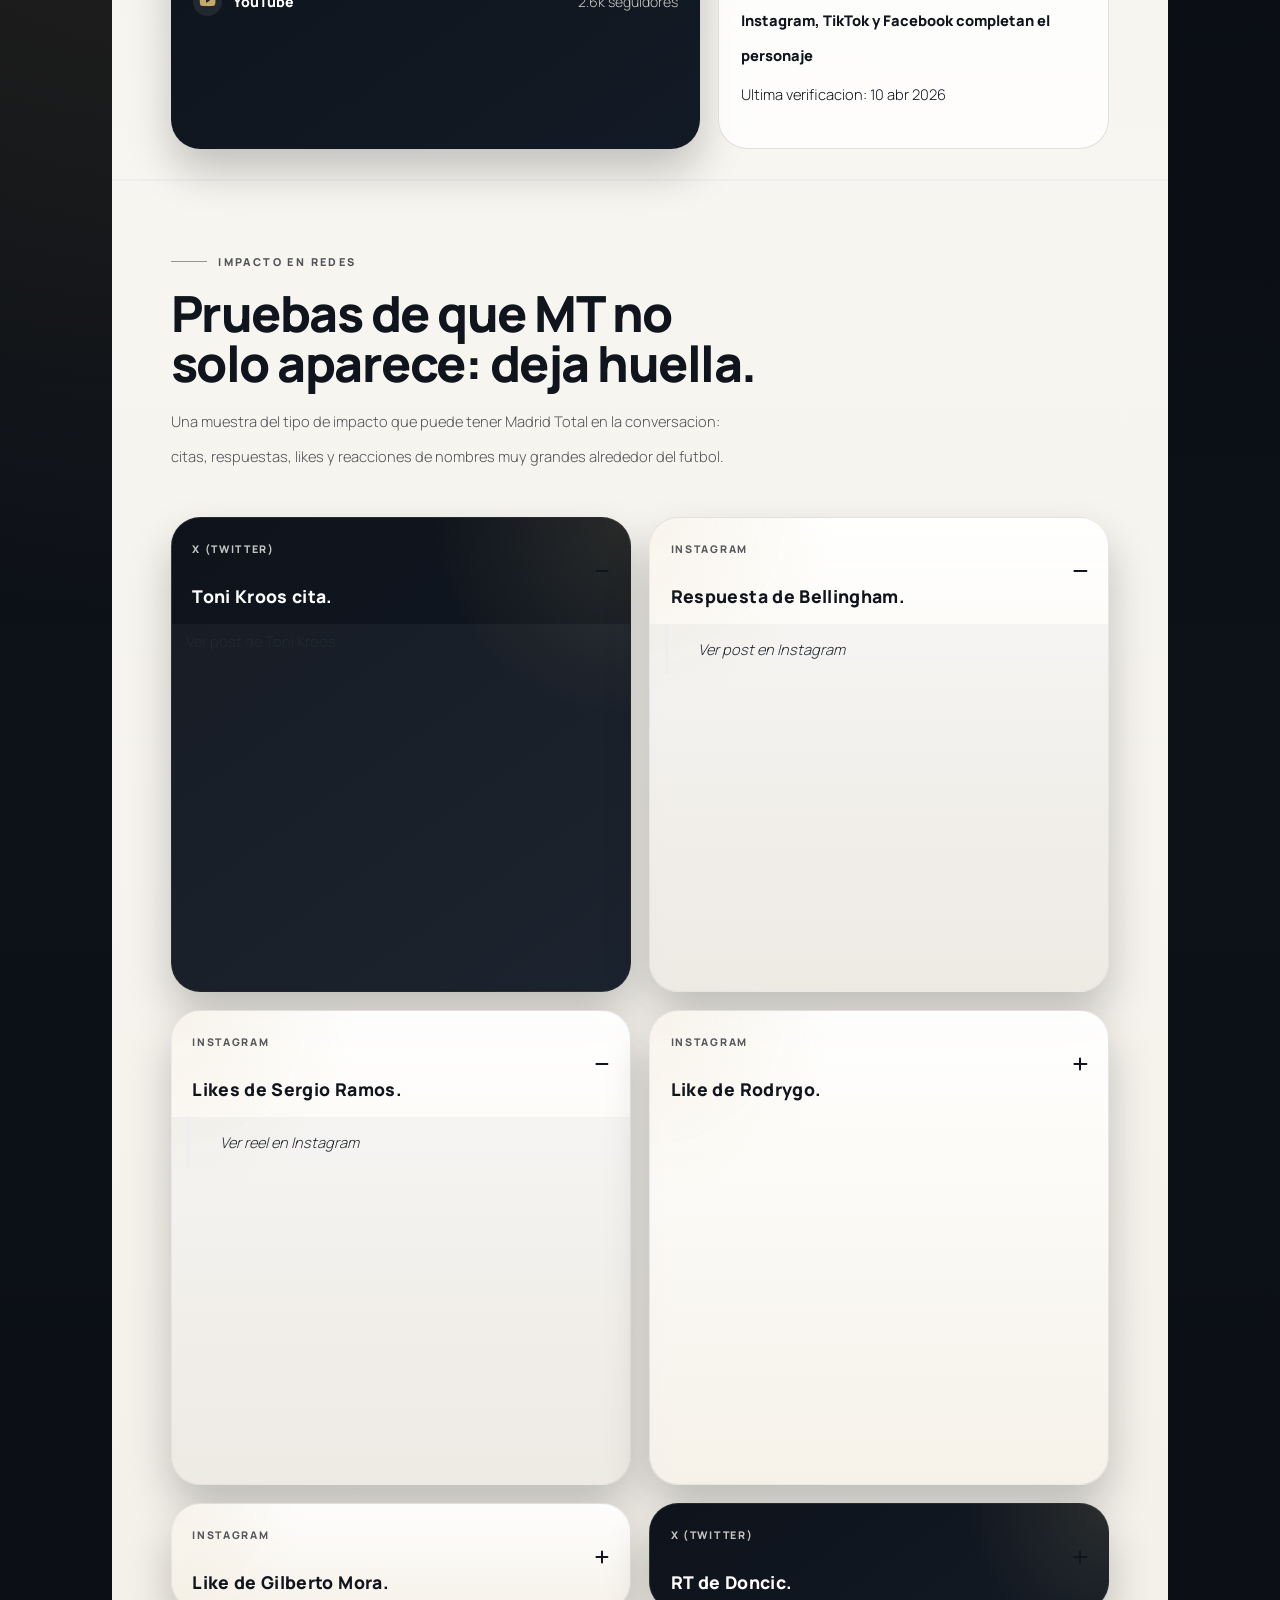
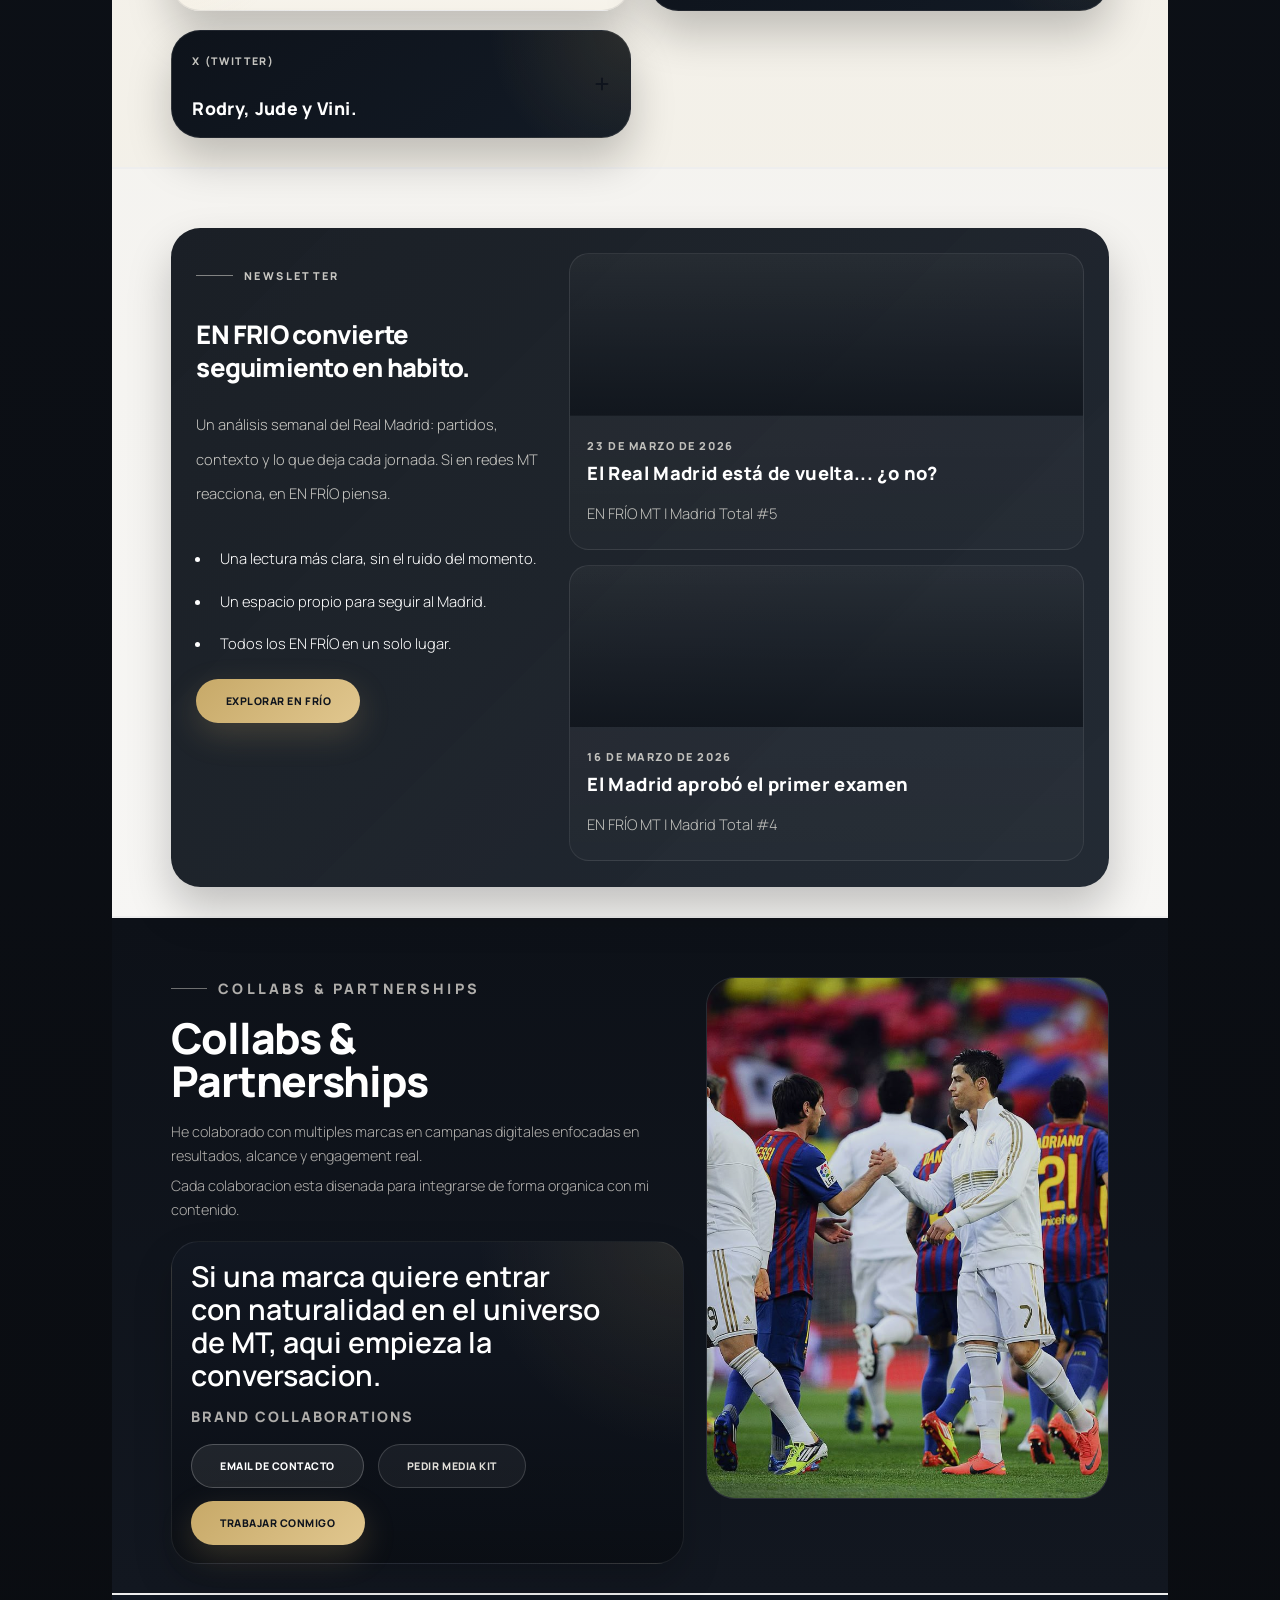
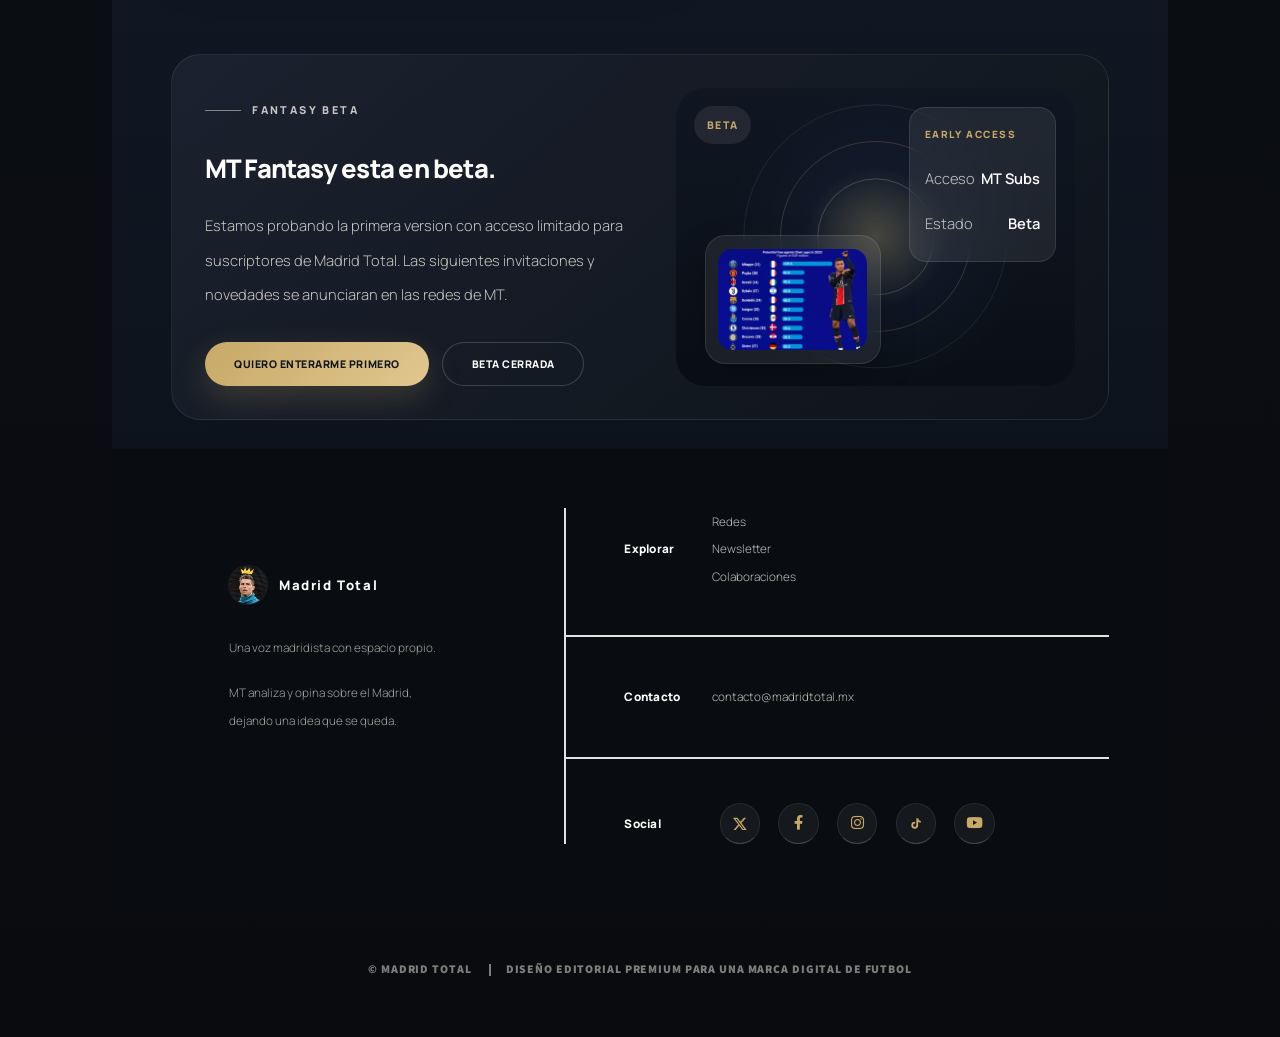
==== commit 953868e3: "Update social follower counts and Sergio Ramos embed title" ====
--- a/index.html
+++ b/index.html
@@ -105,14 +105,14 @@
 								<i class="icon brands fa-facebook-f social-icon-mark" aria-hidden="true"></i>
 								<span>Facebook</span>
 							</span>
-							<span data-social-followers="facebook">96k seguidores</span>
+							<span data-social-followers="facebook">101.2k seguidores</span>
 						</a>
 						<a class="platform-row platform-link" href="https://www.instagram.com/madridtotal__?igsh=cGt5YXd0c240aXM0&utm_source=qr" target="_blank" rel="noopener noreferrer">
 							<span class="platform-label">
 								<i class="icon brands fa-instagram social-icon-mark" aria-hidden="true"></i>
 								<span>Instagram</span>
 							</span>
-							<span data-social-followers="instagram">28.8k seguidores</span>
+							<span data-social-followers="instagram">31.3k seguidores</span>
 						</a>
 						<a class="platform-row platform-link" href="https://www.tiktok.com/@madrid_total2?_r=1&_t=ZS-94hI3UkbtAK" target="_blank" rel="noopener noreferrer">
 							<span class="platform-label">
@@ -123,19 +123,19 @@
 								</span>
 								<span>TikTok</span>
 							</span>
-							<span data-social-followers="tiktok">26.1k seguidores</span>
+							<span data-social-followers="tiktok">30.1k seguidores</span>
 						</a>
 						<a class="platform-row platform-link" href="https://youtube.com/@madridtotal_?si=naPXZ1wUeU4FVzVs" target="_blank" rel="noopener noreferrer">
 							<span class="platform-label">
 								<i class="icon brands fa-youtube social-icon-mark" aria-hidden="true"></i>
 								<span>YouTube</span>
 							</span>
-							<span data-social-followers="youtube">205 seguidores</span>
+							<span data-social-followers="youtube">2.6k seguidores</span>
 						</a>
 					</div>
 					<div class="social-panel social-panel-light">
 						<div class="social-metric">
-							<strong data-social-total>283.6k+ audiencia social</strong>
+							<strong data-social-total>297.7k+ audiencia social</strong>
 							<span>ya no se sigue solo el contenido; se sigue la forma en la que habla MT</span>
 						</div>
 						<div class="social-metric">
@@ -192,7 +192,7 @@
 						<summary class="social-proof-summary">
 							<div class="social-proof-card-header">
 								<p class="social-proof-kicker">Instagram</p>
-								<h3>Likes de Sergio y Chicha.</h3>
+								<h3>Likes de Sergio Ramos.</h3>
 							</div>
 							<span class="social-proof-summary-icon" aria-hidden="true"></span>
 						</summary>
--- a/assets/css/custom.css
+++ b/assets/css/custom.css
@@ -1734,6 +1734,12 @@
 	color: var(--white) !important;
 }
 
+.partners-copy-panel .button.ghost-light {
+	background: rgba(255, 255, 255, 0.05);
+	box-shadow: inset 0 0 0 1px rgba(255, 255, 255, 0.16);
+	color: rgba(243, 240, 232, 0.92) !important;
+}
+
 .partners-contact-list {
 	margin: 0;
 	padding: 0;
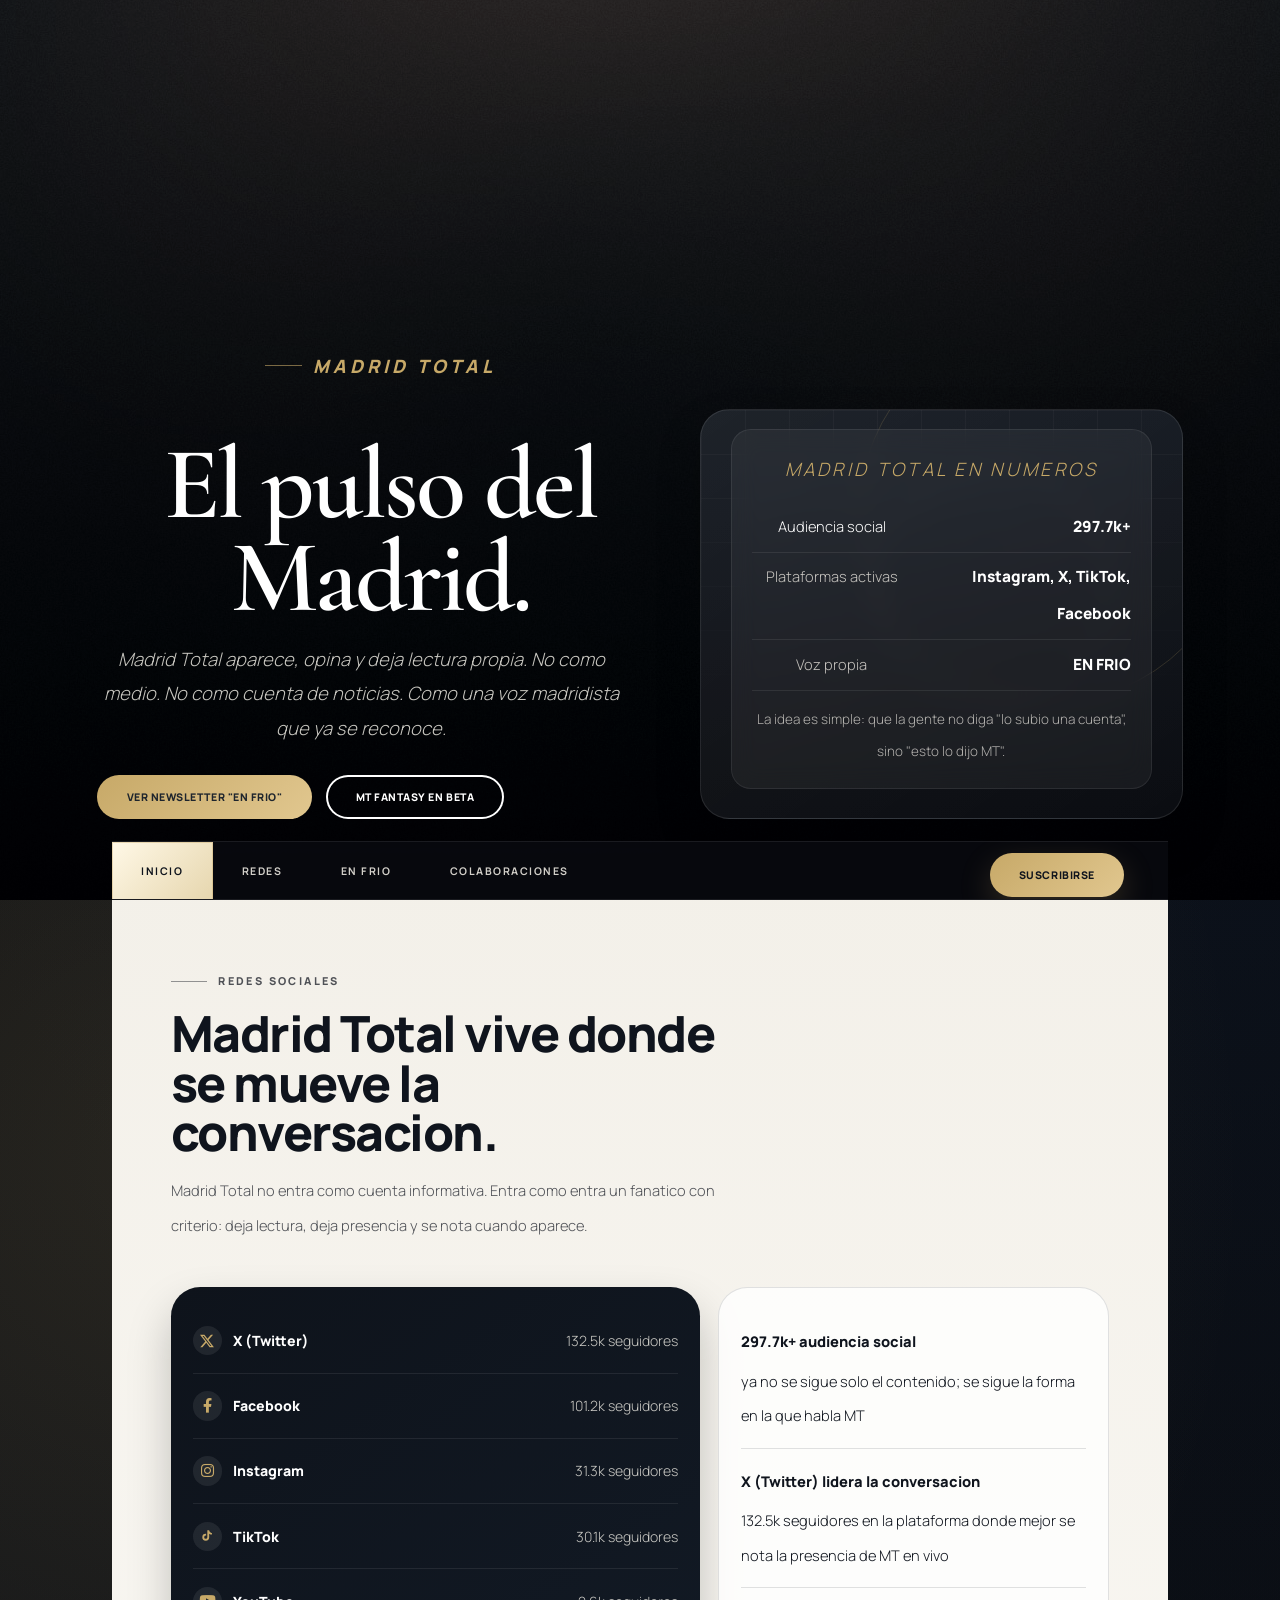
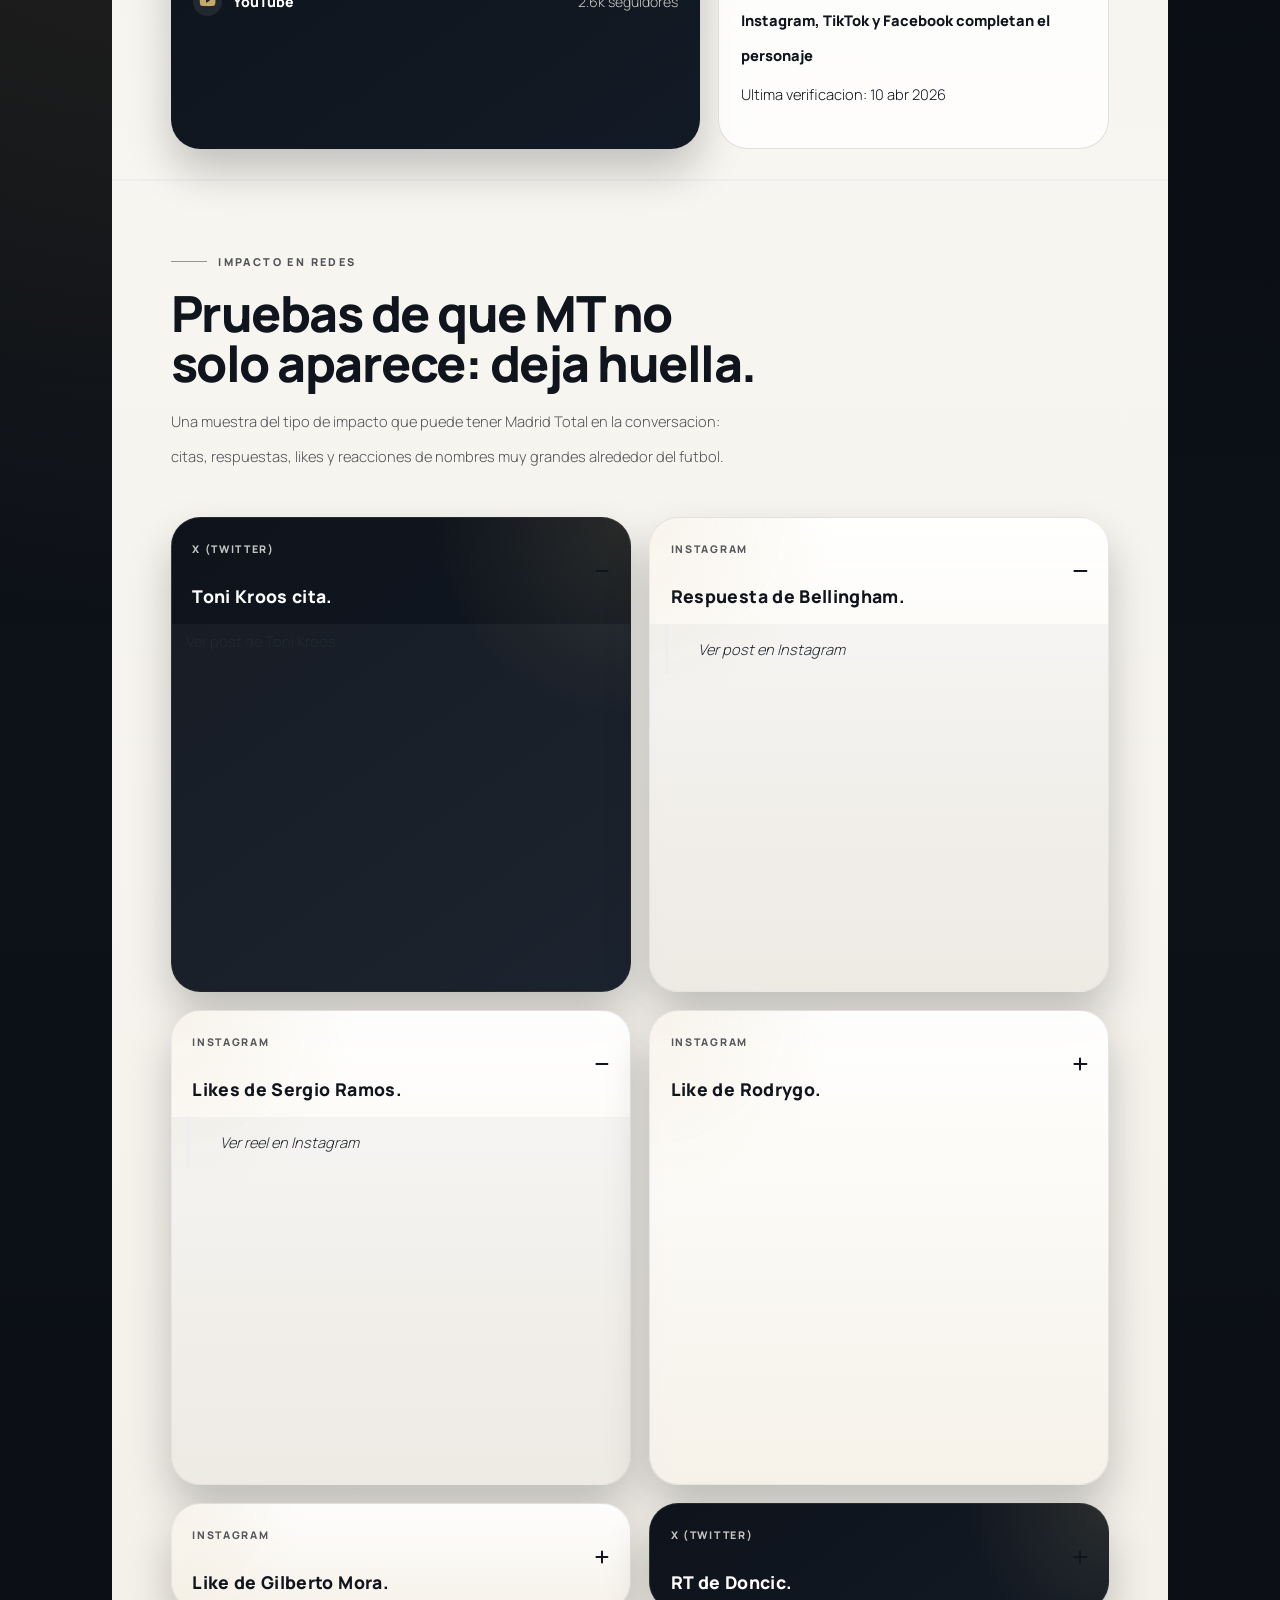
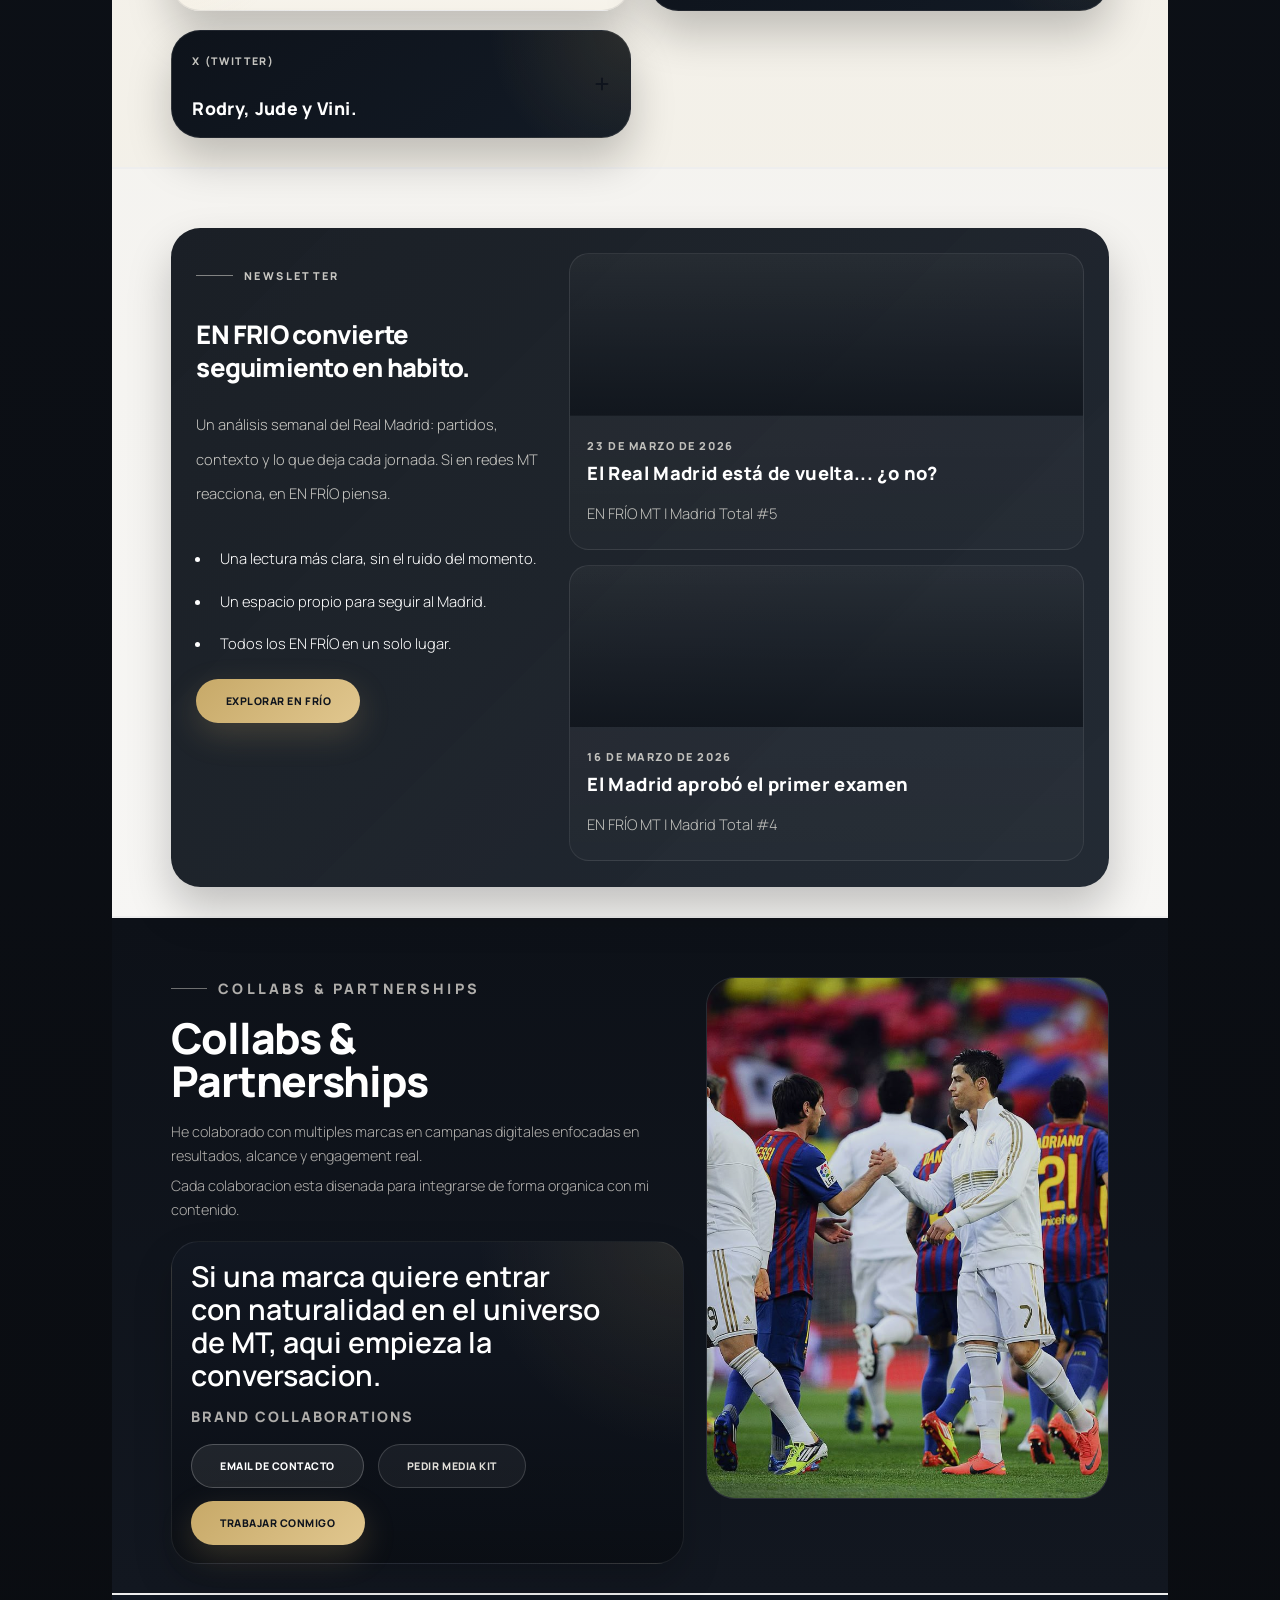
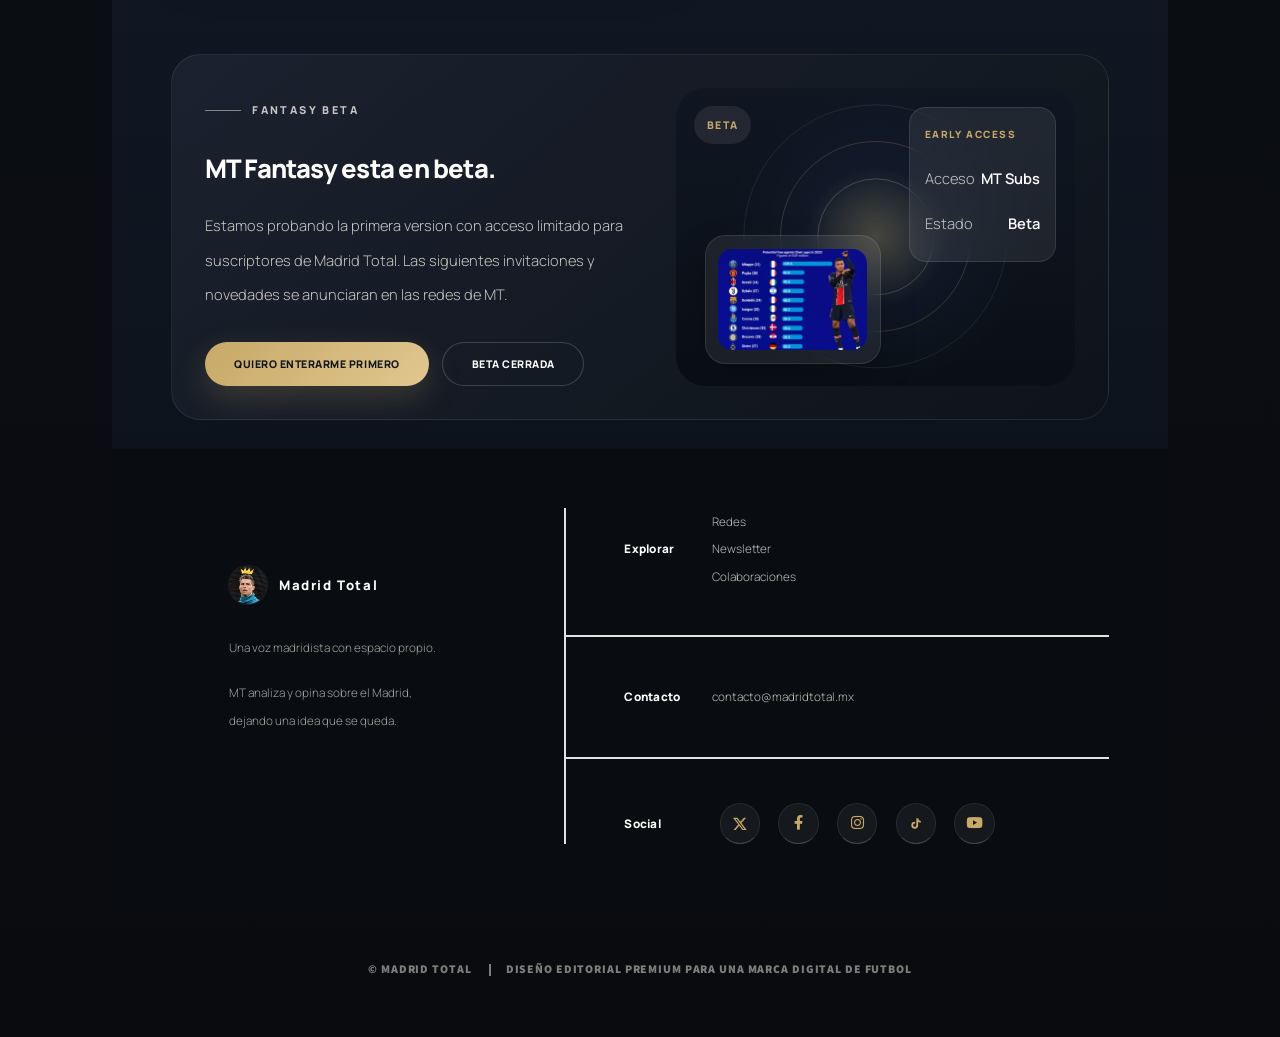
==== commit 90937f60: "Keep social audience total synced across hero and social section" ====
--- a/index.html
+++ b/index.html
@@ -35,7 +35,7 @@
 						<p class="scorecard-label">Madrid Total en numeros</p>
 						<div class="scorecard-line">
 							<span>Audiencia social</span>
-							<strong>283.6k+</strong>
+							<strong data-social-total-compact>297.7k+</strong>
 						</div>
 						<div class="scorecard-line muted">
 							<span>Plataformas activas</span>
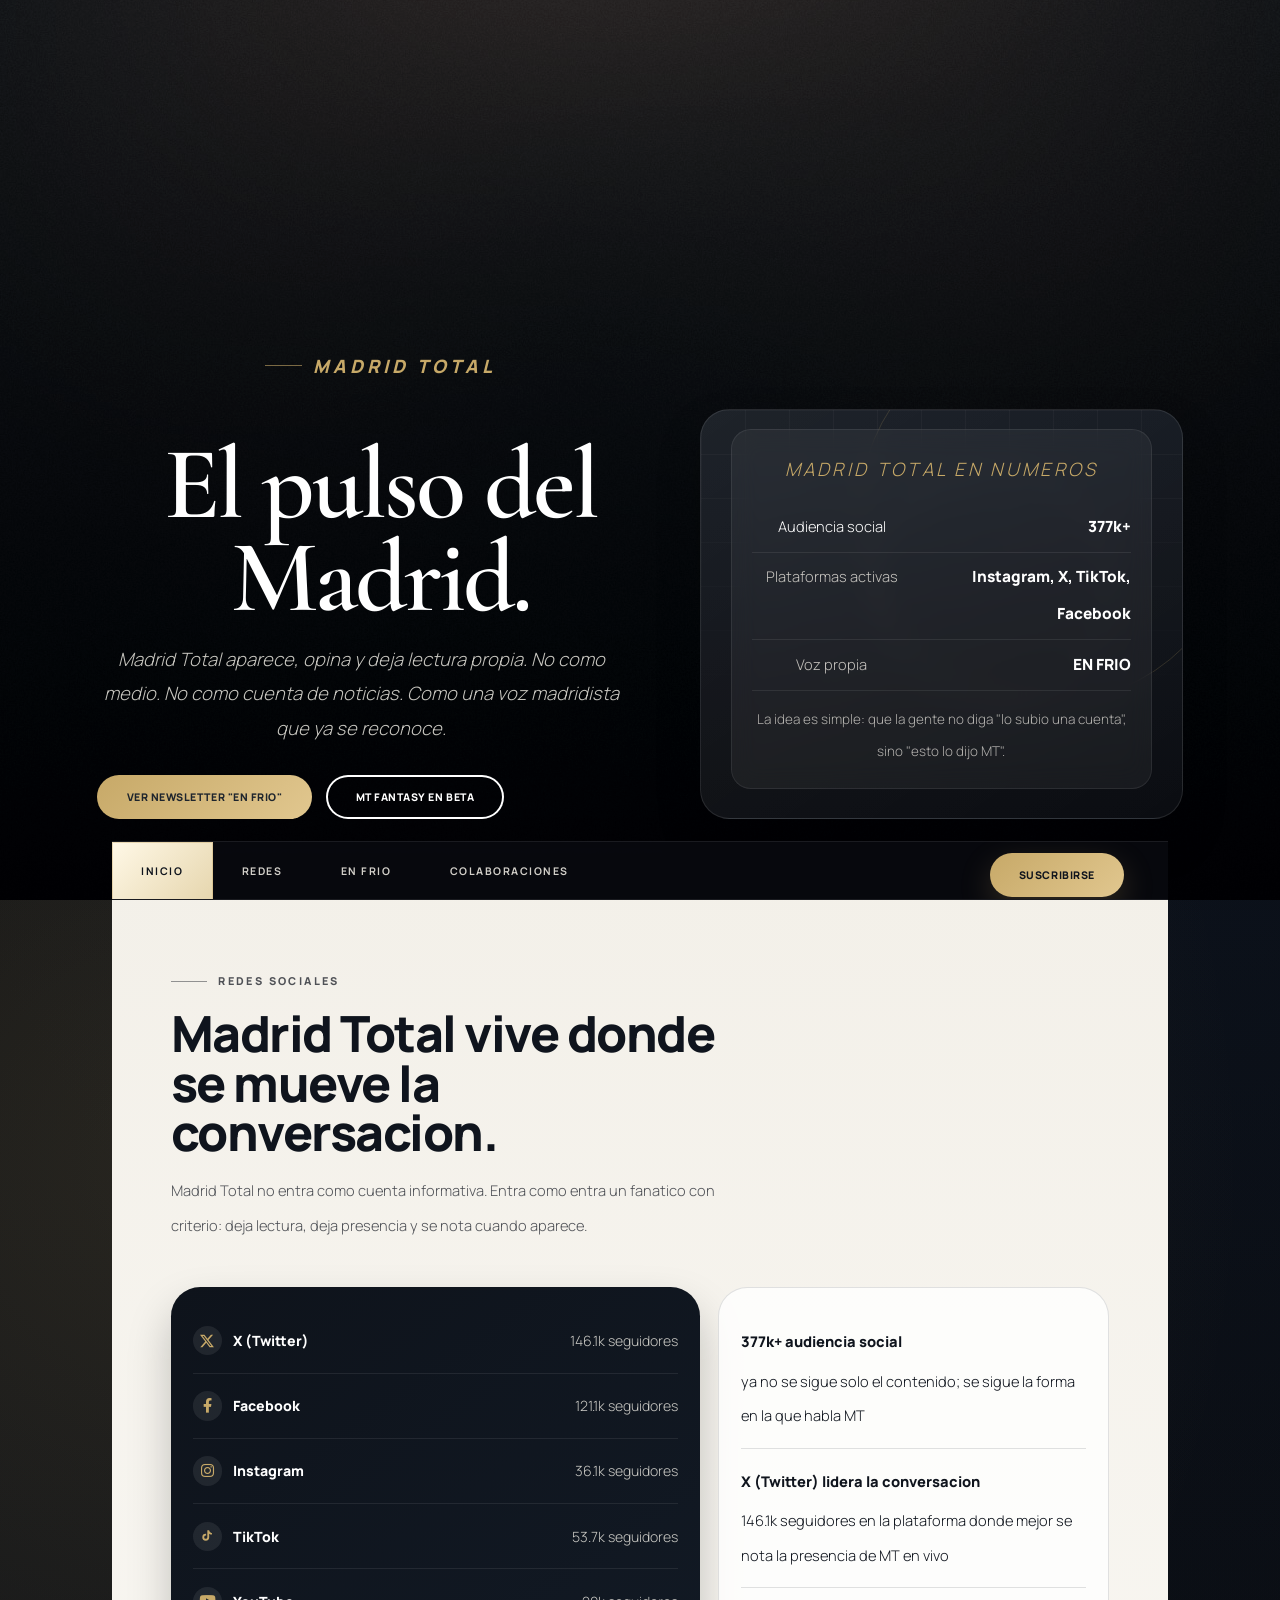
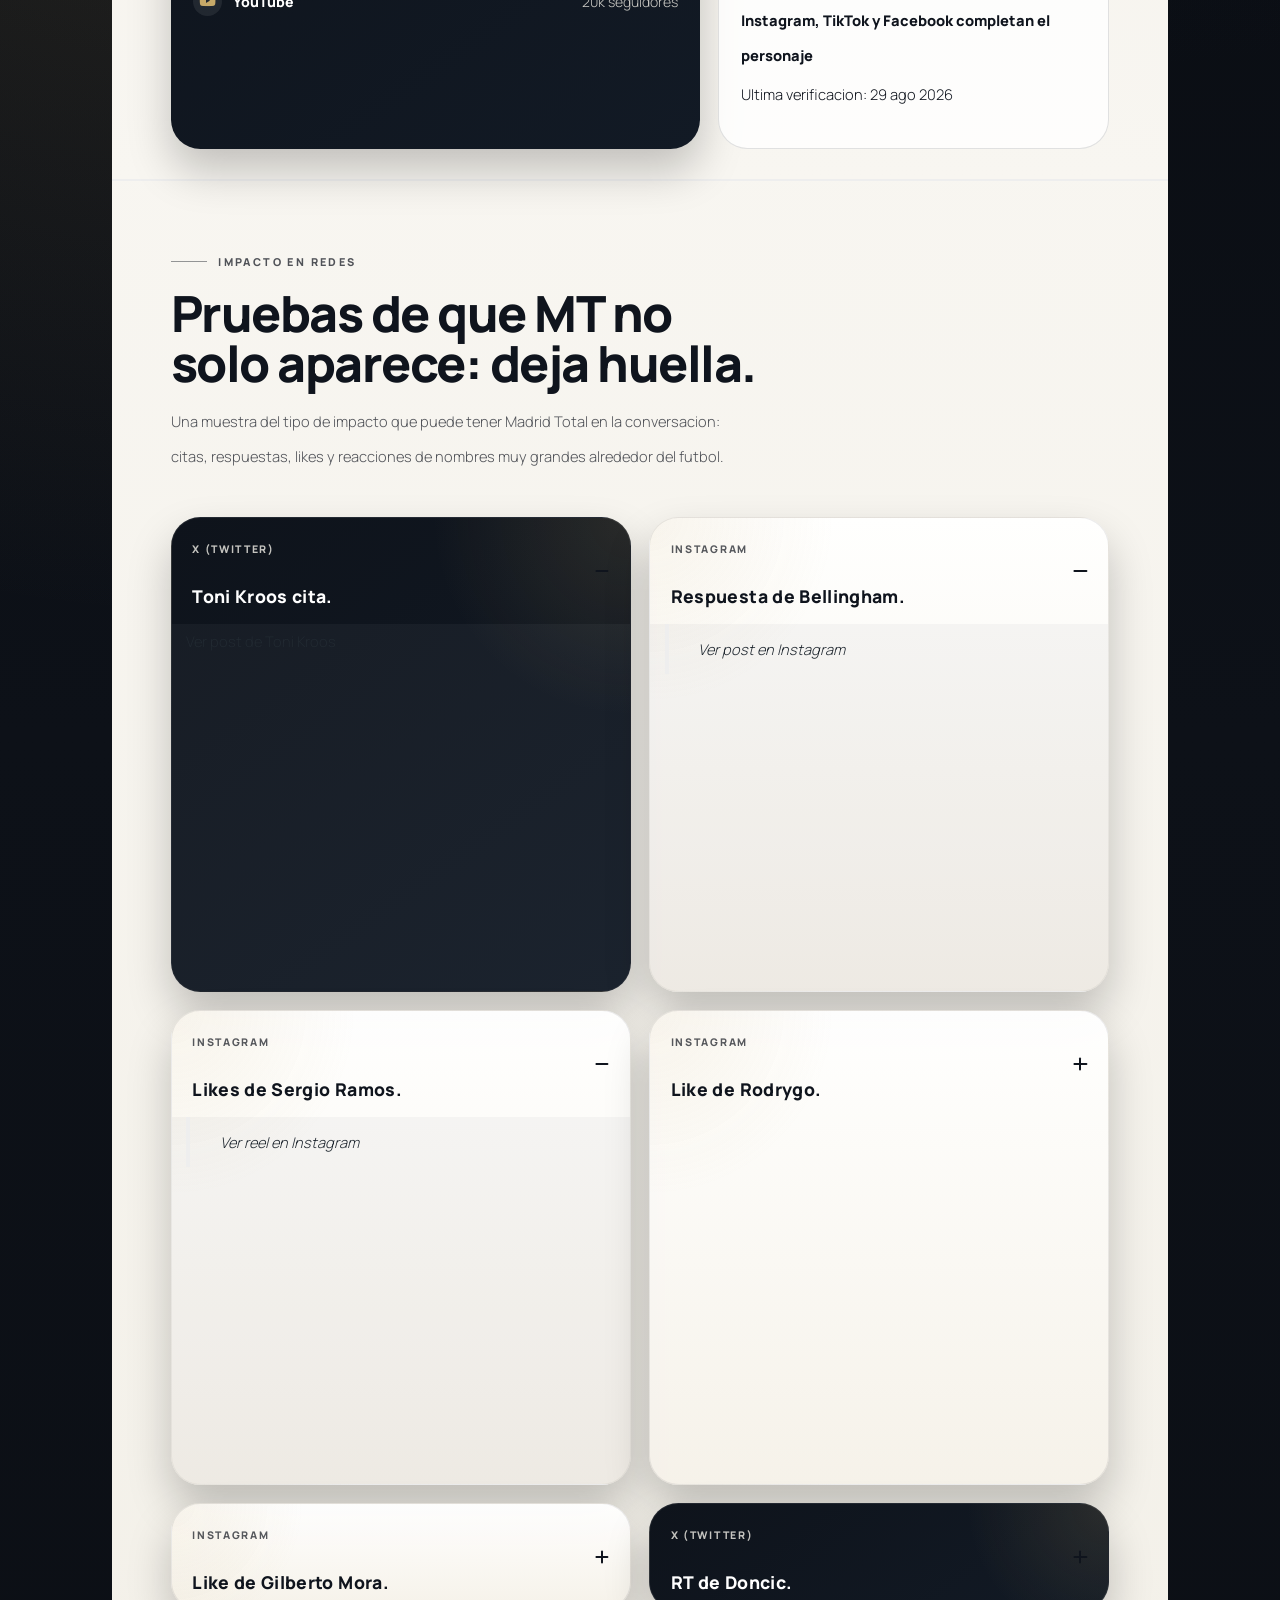
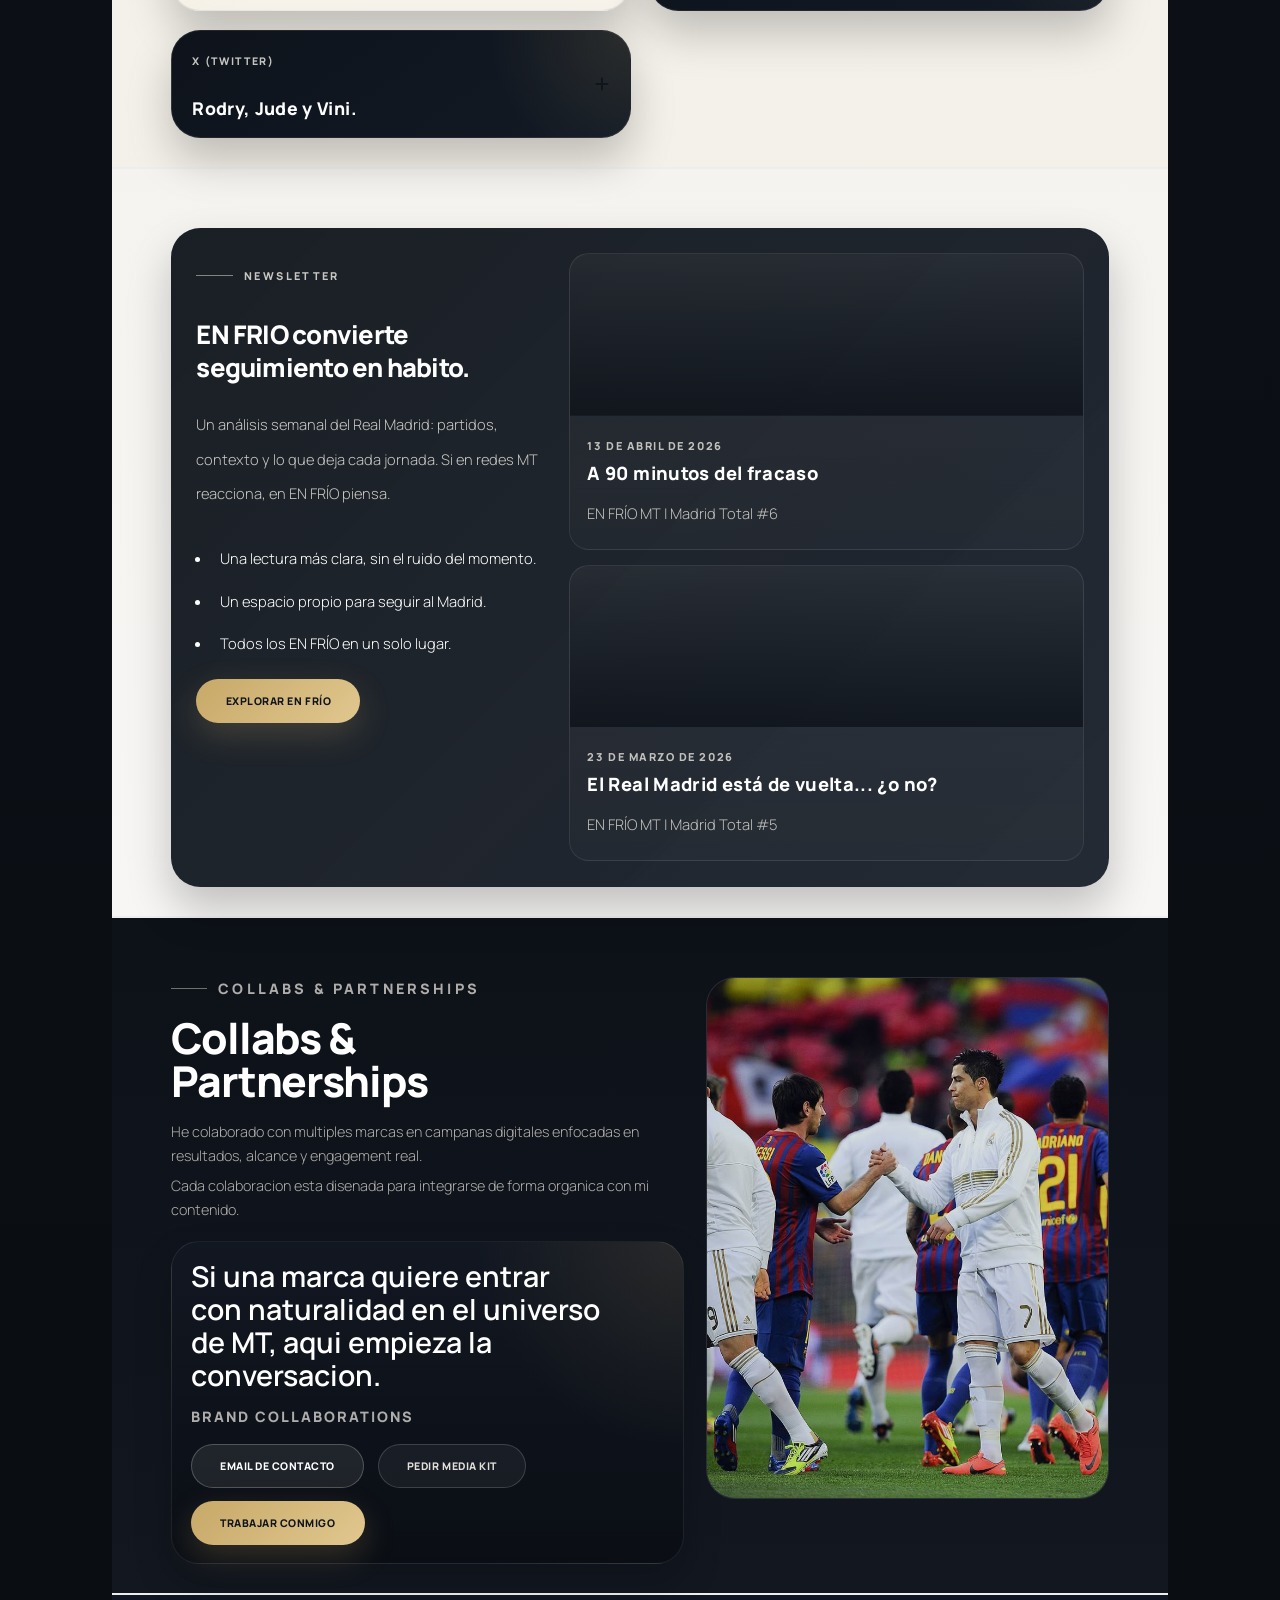
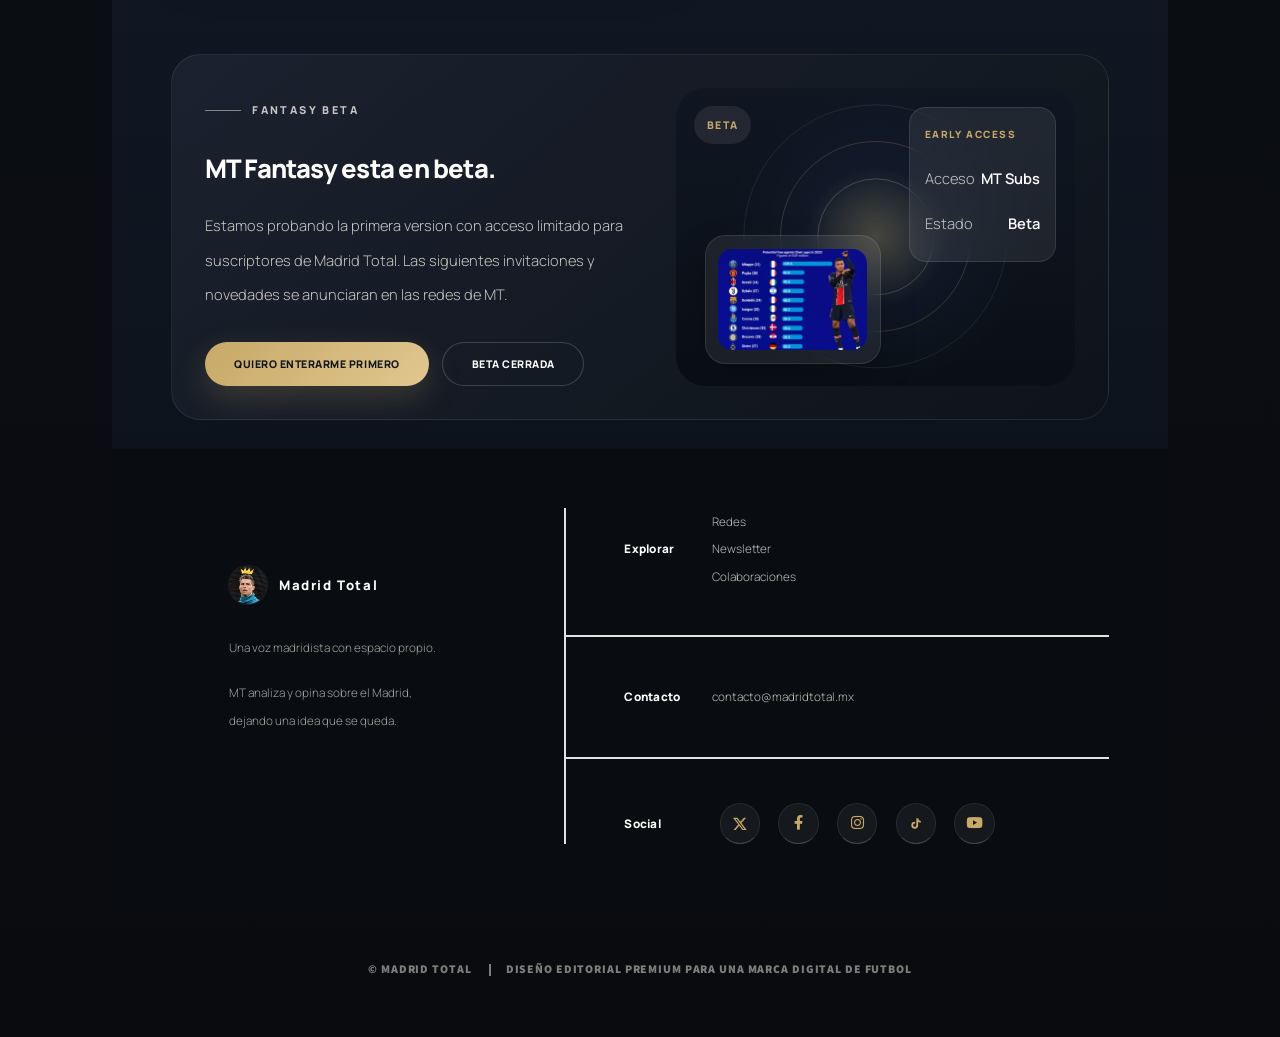
==== commit 89b81332: "Update social follower counts" ====
--- a/index.html
+++ b/index.html
@@ -35,7 +35,7 @@
 						<p class="scorecard-label">Madrid Total en numeros</p>
 						<div class="scorecard-line">
 							<span>Audiencia social</span>
-							<strong data-social-total-compact>297.7k+</strong>
+							<strong data-social-total-compact>377k+</strong>
 						</div>
 						<div class="scorecard-line muted">
 							<span>Plataformas activas</span>
@@ -98,21 +98,21 @@
 								</span>
 								<span>X (Twitter)</span>
 							</span>
-							<span data-social-followers="x">132.5k seguidores</span>
+							<span data-social-followers="x">146.1k seguidores</span>
 						</a>
 						<a class="platform-row platform-link" href="https://www.facebook.com/share/1ZugyrfZaS/?mibextid=wwXIfr" target="_blank" rel="noopener noreferrer">
 							<span class="platform-label">
 								<i class="icon brands fa-facebook-f social-icon-mark" aria-hidden="true"></i>
 								<span>Facebook</span>
 							</span>
-							<span data-social-followers="facebook">101.2k seguidores</span>
+							<span data-social-followers="facebook">121.1k seguidores</span>
 						</a>
 						<a class="platform-row platform-link" href="https://www.instagram.com/madridtotal__?igsh=cGt5YXd0c240aXM0&utm_source=qr" target="_blank" rel="noopener noreferrer">
 							<span class="platform-label">
 								<i class="icon brands fa-instagram social-icon-mark" aria-hidden="true"></i>
 								<span>Instagram</span>
 							</span>
-							<span data-social-followers="instagram">31.3k seguidores</span>
+							<span data-social-followers="instagram">36.1k seguidores</span>
 						</a>
 						<a class="platform-row platform-link" href="https://www.tiktok.com/@madrid_total2?_r=1&_t=ZS-94hI3UkbtAK" target="_blank" rel="noopener noreferrer">
 							<span class="platform-label">
@@ -123,24 +123,24 @@
 								</span>
 								<span>TikTok</span>
 							</span>
-							<span data-social-followers="tiktok">30.1k seguidores</span>
+							<span data-social-followers="tiktok">53.7k seguidores</span>
 						</a>
 						<a class="platform-row platform-link" href="https://youtube.com/@madridtotal_?si=naPXZ1wUeU4FVzVs" target="_blank" rel="noopener noreferrer">
 							<span class="platform-label">
 								<i class="icon brands fa-youtube social-icon-mark" aria-hidden="true"></i>
 								<span>YouTube</span>
 							</span>
-							<span data-social-followers="youtube">2.6k seguidores</span>
+							<span data-social-followers="youtube">20k seguidores</span>
 						</a>
 					</div>
 					<div class="social-panel social-panel-light">
 						<div class="social-metric">
-							<strong data-social-total>297.7k+ audiencia social</strong>
+							<strong data-social-total>377k+ audiencia social</strong>
 							<span>ya no se sigue solo el contenido; se sigue la forma en la que habla MT</span>
 						</div>
 						<div class="social-metric">
 							<strong>X (Twitter) lidera la conversacion</strong>
-							<span><span data-social-followers="x-detail">132.5k seguidores</span> en la plataforma donde mejor se nota la presencia de MT en vivo</span>
+							<span><span data-social-followers="x-detail">146.1k seguidores</span> en la plataforma donde mejor se nota la presencia de MT en vivo</span>
 						</div>
 						<div class="social-metric">
 							<strong>Instagram, TikTok y Facebook completan el personaje</strong>
